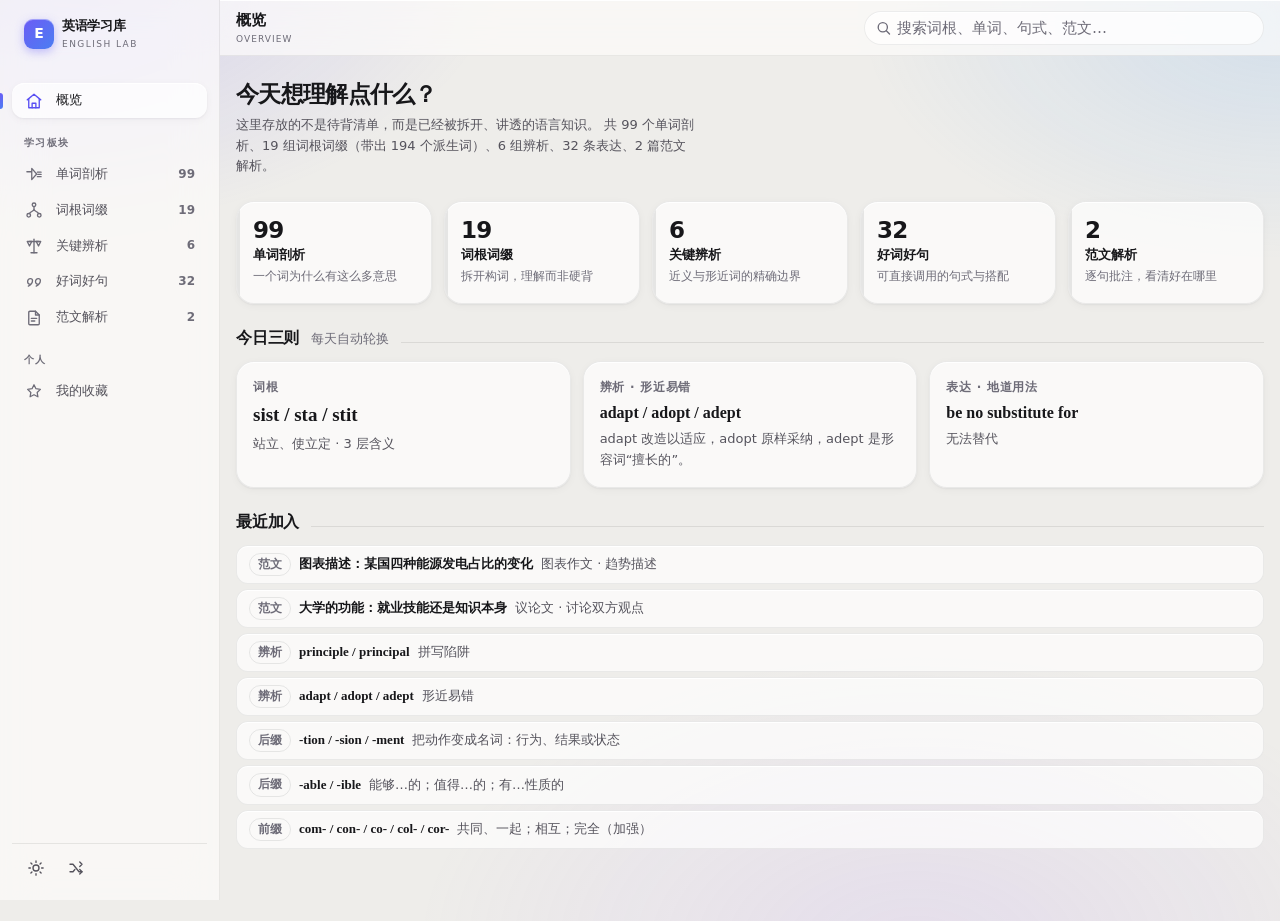
==== index.html @ 4ee68f3d "English Lab：零构建的个人英语学习库 五个板块，数据与界面完全分离，追加内容只需编辑 data/*.js：  - 单词剖析 99 条 / 268 义项：核心图景 → 多维义项 → 构词与边界" ====
<!DOCTYPE html>
<html lang="zh-CN" data-theme="auto">
<head>
<meta charset="UTF-8">
<meta name="viewport" content="width=device-width, initial-scale=1, viewport-fit=cover">
<meta name="description" content="个人英语学习库：词根词缀、关键辨析、好词好句、范文解析">
<meta name="theme-color" content="#f6f5f2" media="(prefers-color-scheme: light)">
<meta name="theme-color" content="#131316" media="(prefers-color-scheme: dark)">
<meta name="apple-mobile-web-app-capable" content="yes">
<title>English Lab · 我的英语学习库</title>
<link rel="stylesheet" href="assets/css/styles.css">
</head>
<body data-section="home">

<!-- 图标 sprite -->
<svg style="display:none" aria-hidden="true">
  <symbol id="i-home" viewBox="0 0 24 24" fill="none" stroke="currentColor" stroke-width="1.8" stroke-linecap="round" stroke-linejoin="round"><path d="M3 10.5 12 3l9 7.5"/><path d="M5 9.5V21h14V9.5"/><path d="M9.5 21v-6h5v6"/></symbol>
  <symbol id="i-roots" viewBox="0 0 24 24" fill="none" stroke="currentColor" stroke-width="1.8" stroke-linecap="round" stroke-linejoin="round"><circle cx="12" cy="5" r="2.4"/><circle cx="5" cy="19" r="2.4"/><circle cx="19" cy="19" r="2.4"/><path d="M12 7.4v3.2M12 10.6c0 3-3.5 3-5.6 5.2M12 10.6c0 3 3.5 3 5.6 5.2"/></symbol>
  <symbol id="i-contrast" viewBox="0 0 24 24" fill="none" stroke="currentColor" stroke-width="1.8" stroke-linecap="round" stroke-linejoin="round"><path d="M12 3v18"/><path d="M6 6H3l3 6 3-6H6z"/><path d="M18 6h-3l3 6 3-6h-3z"/><path d="M6 6h12"/><path d="M8 21h8"/></symbol>
  <symbol id="i-phrase" viewBox="0 0 24 24" fill="none" stroke="currentColor" stroke-width="1.8" stroke-linecap="round" stroke-linejoin="round"><path d="M7 15c-2.2 0-3.5-1.5-3.5-3.6S5 7.5 7.2 7.5c1.6 0 2.8 1 2.8 2.6 0 3.4-2.4 6-5.5 7.4"/><path d="M17.5 15c-2.2 0-3.5-1.5-3.5-3.6s1.5-3.9 3.7-3.9c1.6 0 2.8 1 2.8 2.6 0 3.4-2.4 6-5.5 7.4"/></symbol>
  <symbol id="i-essay" viewBox="0 0 24 24" fill="none" stroke="currentColor" stroke-width="1.8" stroke-linecap="round" stroke-linejoin="round"><path d="M14 3H6.5A1.5 1.5 0 0 0 5 4.5v15A1.5 1.5 0 0 0 6.5 21h11a1.5 1.5 0 0 0 1.5-1.5V8z"/><path d="M14 3v5h5"/><path d="M8.5 12.5h7M8.5 16h4.5"/></symbol>
  <symbol id="i-star" viewBox="0 0 24 24" fill="none" stroke="currentColor" stroke-width="1.7" stroke-linecap="round" stroke-linejoin="round"><path d="m12 3.6 2.6 5.3 5.9.9-4.3 4.1 1 5.8-5.2-2.7-5.2 2.7 1-5.8L3.5 9.8l5.9-.9z"/></symbol>
  <symbol id="i-search" viewBox="0 0 24 24" fill="none" stroke="currentColor" stroke-width="1.9" stroke-linecap="round"><circle cx="11" cy="11" r="6.5"/><path d="m16 16 4.5 4.5"/></symbol>
  <symbol id="i-x" viewBox="0 0 24 24" fill="none" stroke="currentColor" stroke-width="2" stroke-linecap="round"><path d="M6 6l12 12M18 6 6 18"/></symbol>
  <symbol id="i-back" viewBox="0 0 24 24" fill="none" stroke="currentColor" stroke-width="2" stroke-linecap="round" stroke-linejoin="round"><path d="M14.5 5 8 12l6.5 7"/></symbol>
  <symbol id="i-sun" viewBox="0 0 24 24" fill="none" stroke="currentColor" stroke-width="1.8" stroke-linecap="round"><circle cx="12" cy="12" r="4"/><path d="M12 2.5v2M12 19.5v2M2.5 12h2M19.5 12h2M5.2 5.2l1.4 1.4M17.4 17.4l1.4 1.4M18.8 5.2l-1.4 1.4M6.6 17.4l-1.4 1.4"/></symbol>
  <symbol id="i-moon" viewBox="0 0 24 24" fill="none" stroke="currentColor" stroke-width="1.8" stroke-linecap="round" stroke-linejoin="round"><path d="M20 14.5A8.5 8.5 0 0 1 9.5 4a8.5 8.5 0 1 0 10.5 10.5z"/></symbol>
  <symbol id="i-copy" viewBox="0 0 24 24" fill="none" stroke="currentColor" stroke-width="1.7" stroke-linecap="round" stroke-linejoin="round"><rect x="9" y="9" width="11" height="11" rx="2"/><path d="M5.5 15H5a1 1 0 0 1-1-1V5a1 1 0 0 1 1-1h9a1 1 0 0 1 1 1v.5"/></symbol>
  <symbol id="i-shuffle" viewBox="0 0 24 24" fill="none" stroke="currentColor" stroke-width="1.8" stroke-linecap="round" stroke-linejoin="round"><path d="M17 4l3 3-3 3"/><path d="M17 14l3 3-3 3"/><path d="M4 7h4l8 10h4"/><path d="M4 17h4l2.5-3"/></symbol>
  <symbol id="i-chev" viewBox="0 0 24 24" fill="none" stroke="currentColor" stroke-width="2.2" stroke-linecap="round" stroke-linejoin="round"><path d="M9 5.5 15.5 12 9 18.5"/></symbol>
  <symbol id="i-collapse" viewBox="0 0 24 24" fill="none" stroke="currentColor" stroke-width="1.8" stroke-linecap="round" stroke-linejoin="round"><path d="M4 6h16M4 18h16"/><path d="M12 9.5 9 12.5h6L12 9.5z" fill="currentColor" stroke="none"/><path d="M12 14.5 9 11.5h6l-3 3z" fill="currentColor" stroke="none"/></symbol>
  <symbol id="i-expand" viewBox="0 0 24 24" fill="none" stroke="currentColor" stroke-width="1.8" stroke-linecap="round" stroke-linejoin="round"><path d="M4 5h16M4 19h16"/><path d="M12 8.5 9 11.5h6L12 8.5z" fill="currentColor" stroke="none"/><path d="M12 15.5 9 12.5h6l-3 3z" fill="currentColor" stroke="none"/></symbol>
  <symbol id="i-sort" viewBox="0 0 24 24" fill="none" stroke="currentColor" stroke-width="1.8" stroke-linecap="round" stroke-linejoin="round"><path d="M4 7h13M4 12h9M4 17h5"/><path d="M18 10.5V19m0 0 2.5-2.5M18 19l-2.5-2.5"/></symbol>
  <!-- 单词剖析：一束光经棱镜散成多条谱线＝一个词长出多个义项 -->
  <symbol id="i-word" viewBox="0 0 24 24" fill="none" stroke="currentColor" stroke-width="1.7" stroke-linecap="round" stroke-linejoin="round"><path d="M2.5 9h6.2"/><path d="M9 4.5 15.5 12 9 19.5z"/><path d="M16.5 9.5h5M17 12.5h4.5M16.5 15.5h5"/></symbol>
  <symbol id="i-link" viewBox="0 0 24 24" fill="none" stroke="currentColor" stroke-width="1.8" stroke-linecap="round" stroke-linejoin="round"><path d="M10 13.5a3.5 3.5 0 0 0 5 0l3-3a3.5 3.5 0 0 0-5-5l-1.5 1.5"/><path d="M14 10.5a3.5 3.5 0 0 0-5 0l-3 3a3.5 3.5 0 0 0 5 5l1.5-1.5"/></symbol>
</svg>

<div class="app">

  <!-- 侧栏 / 导轨 -->
  <nav class="rail" aria-label="主导航">
    <div class="brand">
      <div class="brand__mark">E</div>
      <div class="brand__txt">英语学习库<small>English Lab</small></div>
    </div>
    <ul class="navlist" id="nav"></ul>
    <div class="rail__foot">
      <button class="btn btn--icon btn--ghost" id="themeBtn" title="切换主题" aria-label="切换主题">
        <svg width="18" height="18"><use href="#i-sun"/></svg>
      </button>
      <button class="btn btn--icon btn--ghost" id="shuffleBtn" title="随机复习一条" aria-label="随机复习">
        <svg width="18" height="18"><use href="#i-shuffle"/></svg>
      </button>
    </div>
  </nav>

  <!-- 主区 -->
  <div class="main">
    <header class="topbar">
      <div class="topbar__title" id="pageTitle">概览<small>OVERVIEW</small></div>
      <div class="topbar__spacer"></div>
      <div class="search" id="searchBox">
        <span class="search__icon"><svg width="17" height="17"><use href="#i-search"/></svg></span>
        <input id="searchInput" type="search" placeholder="搜索词根、单词、句式、范文…" autocomplete="off" aria-label="全站搜索">
        <button class="search__clear" id="searchClear" aria-label="清除"><svg width="14" height="14"><use href="#i-x"/></svg></button>
      </div>
    </header>

    <main class="content" id="view" tabindex="-1"></main>
  </div>
</div>

<!-- 手机底部导航 -->
<nav class="tabbar" id="tabbar" aria-label="底部导航"></nav>

<script src="data/words.js"></script>
<script src="data/roots.js"></script>
<script src="data/contrasts.js"></script>
<script src="data/phrases.js"></script>
<script src="data/essays.js"></script>
<script src="assets/js/app.js"></script>
</body>
</html>
---- assets/css/styles.css ----
/* ============================================================
   English Lab — 设计系统（玻璃质感版）
   材质分三层：
     ① 环境层  body 上一层固定的柔和光晕，玻璃能透出颜色靠它
     ② 悬浮层  顶栏 / 侧栏 / 标签栏 / 浮层面板 —— 半透明 + backdrop blur
     ③ 内容层  卡片 —— 半透明填充 + 顶部高光描边，不加 blur（几十张卡同时 blur 太贵）
   配色：一个主题色（靛紫）+ 一个功能色（琥珀＝提醒/标记），其余中性灰阶。

   1. 令牌  2. 基础  3. 布局  4. 导航  5. 组件
   6. 板块  7. 响应式  8. 动效
   ============================================================ */

/* ---------- 1. 令牌 ---------- */
:root {
  /* 中性灰阶 */
  --bg:            #eeedea;
  --ink:           #17171a;
  --ink-2:         #55535c;
  --ink-3:         #6e6c78;

  /* 玻璃材质 */
  --glass:         rgba(255, 255, 255, .68);   /* 内容层卡片 */
  --glass-2:       rgba(255, 255, 255, .52);   /* 次级面 */
  --glass-chrome:  rgba(252, 251, 250, .72);   /* 悬浮层 */
  --glass-pop:     rgba(255, 255, 255, .86);   /* 浮层面板，需更实 */
  --glass-hi:      rgba(255, 255, 255, .9);    /* 顶部高光 */
  --glass-edge:    rgba(23, 23, 26, .07);      /* 外描边 */
  --line:          rgba(23, 23, 26, .09);
  --line-strong:   rgba(23, 23, 26, .18);
  --blur:          22px;

  /* 主题色 */
  --accent:        #5a4ff3;
  --accent-soft:   rgba(90, 79, 243, .12);
  --accent-line:   rgba(90, 79, 243, .3);
  --accent-ink:    #3f34c9;
  --accent-grad:   linear-gradient(135deg, #6c5cf5 0%, #4b7ef2 100%);

  /* 功能色 */
  --warn:          #b0700c;
  --warn-soft:     rgba(202, 138, 30, .16);

  /* 环境光晕 */
  --amb-a:         rgba(96, 84, 245, .20);
  --amb-b:         rgba(72, 150, 240, .16);
  --amb-c:         rgba(168, 120, 245, .13);

  --font-cn: "PingFang SC", "Microsoft YaHei", "Hiragino Sans GB", system-ui, sans-serif;
  --font-en: "Charter", "Iowan Old Style", "Georgia", "Songti SC", serif;
  --font-ui: system-ui, -apple-system, "Segoe UI", var(--font-cn), sans-serif;
  --fs-xs: .75rem;  --fs-sm: .8125rem; --fs-base: .9375rem;
  --fs-md: 1rem; --fs-lg: 1.1875rem; --fs-xl: 1.4375rem; --fs-2xl: 1.75rem;

  --s1: 4px; --s2: 8px; --s3: 12px; --s4: 16px; --s5: 24px; --s6: 32px; --s7: 48px;
  --r-sm: 8px; --r-md: 12px; --r-lg: 18px; --r-xl: 24px; --r-full: 999px;

  /* 阴影带一点主题色，避免灰扑扑 */
  --sh-1: 0 1px 2px rgba(23,23,40,.05), 0 2px 8px rgba(23,23,40,.04);
  --sh-2: 0 2px 6px rgba(23,23,40,.06), 0 12px 32px rgba(40,36,90,.10);
  --sh-3: 0 8px 24px rgba(23,23,40,.10), 0 24px 64px rgba(40,36,90,.18);
  --hi: inset 0 1px 0 var(--glass-hi);

  --rail: 220px;
  --topbar: 56px;
  --tabbar: 62px;
  --safe-b: env(safe-area-inset-bottom, 0px);
}

@media (prefers-color-scheme: dark) {
  :root:not([data-theme="light"]) {
    --bg: #0c0c10;
    --ink: #ecebf0; --ink-2: #a9a7b4; --ink-3: #8a8894;
    --glass: rgba(46, 46, 56, .58);
    --glass-2: rgba(46, 46, 56, .40);
    --glass-chrome: rgba(24, 24, 30, .70);
    --glass-pop: rgba(38, 38, 47, .88);
    --glass-hi: rgba(255, 255, 255, .10);
    --glass-edge: rgba(255, 255, 255, .09);
    --line: rgba(255, 255, 255, .10);
    --line-strong: rgba(255, 255, 255, .22);
    --accent: #948cff; --accent-soft: rgba(148, 140, 255, .18);
    --accent-line: rgba(148, 140, 255, .36); --accent-ink: #bab4ff;
    --accent-grad: linear-gradient(135deg, #8d7dff 0%, #5b9dff 100%);
    --warn: #e0a655; --warn-soft: rgba(224, 166, 85, .18);
    --amb-a: rgba(108, 92, 245, .26);
    --amb-b: rgba(56, 130, 240, .20);
    --amb-c: rgba(180, 120, 250, .16);
    --sh-1: 0 1px 2px rgba(0,0,0,.5);
    --sh-2: 0 2px 8px rgba(0,0,0,.5), 0 12px 32px rgba(0,0,0,.4);
    --sh-3: 0 12px 40px rgba(0,0,0,.6), 0 24px 70px rgba(0,0,0,.5);
  }
}
:root[data-theme="dark"] {
  --bg: #0c0c10;
  --ink: #ecebf0; --ink-2: #a9a7b4; --ink-3: #8a8894;
  --glass: rgba(46, 46, 56, .58);
  --glass-2: rgba(46, 46, 56, .40);
  --glass-chrome: rgba(24, 24, 30, .70);
  --glass-pop: rgba(38, 38, 47, .88);
  --glass-hi: rgba(255, 255, 255, .10);
  --glass-edge: rgba(255, 255, 255, .09);
  --line: rgba(255, 255, 255, .10);
  --line-strong: rgba(255, 255, 255, .22);
  --accent: #948cff; --accent-soft: rgba(148, 140, 255, .18);
  --accent-line: rgba(148, 140, 255, .36); --accent-ink: #bab4ff;
  --accent-grad: linear-gradient(135deg, #8d7dff 0%, #5b9dff 100%);
  --warn: #e0a655; --warn-soft: rgba(224, 166, 85, .18);
  --amb-a: rgba(108, 92, 245, .26);
  --amb-b: rgba(56, 130, 240, .20);
  --amb-c: rgba(180, 120, 250, .16);
  --sh-1: 0 1px 2px rgba(0,0,0,.5);
  --sh-2: 0 2px 8px rgba(0,0,0,.5), 0 12px 32px rgba(0,0,0,.4);
  --sh-3: 0 12px 40px rgba(0,0,0,.6), 0 24px 70px rgba(0,0,0,.5);
}

/* ---------- 2. 基础 ---------- */
*, *::before, *::after { box-sizing: border-box; }
html { -webkit-text-size-adjust: 100%; }
body {
  margin: 0; background: var(--bg); color: var(--ink);
  font-family: var(--font-ui); font-size: var(--fs-base); line-height: 1.6;
  -webkit-font-smoothing: antialiased; overscroll-behavior-y: none;
}
/* ① 环境层：固定的柔和光晕，玻璃透出的颜色全来自这里 */
body::before {
  content: ""; position: fixed; inset: -10%; z-index: -1; pointer-events: none;
  background:
    radial-gradient(46% 38% at 10% 4%,  var(--amb-a), transparent 68%),
    radial-gradient(42% 34% at 92% 10%, var(--amb-b), transparent 66%),
    radial-gradient(48% 40% at 68% 96%, var(--amb-c), transparent 68%);
}

h1,h2,h3,h4 { margin: 0; font-weight: 650; line-height: 1.3; letter-spacing: -.014em; }
p { margin: 0; }
ul { margin: 0; padding: 0; list-style: none; }
button { font: inherit; color: inherit; background: none; border: 0; cursor: pointer; }
a { color: inherit; text-decoration: none; }
input { font: inherit; color: inherit; }
:focus-visible { outline: 2px solid var(--accent); outline-offset: 2px; border-radius: 5px; }
::selection { background: var(--accent-soft); color: var(--accent-ink); }

.en { font-family: var(--font-en); }
.sr { position: absolute; width: 1px; height: 1px; overflow: hidden; clip: rect(0 0 0 0); }

* { scrollbar-width: thin; scrollbar-color: var(--line-strong) transparent; }
*::-webkit-scrollbar { width: 9px; height: 9px; }
*::-webkit-scrollbar-thumb { background: var(--line-strong); border-radius: 99px; border: 3px solid transparent; background-clip: content-box; }
*::-webkit-scrollbar-track { background: transparent; }

/* 玻璃工具类 */
.glass { background: var(--glass); border: 1px solid var(--glass-edge); box-shadow: var(--sh-1), var(--hi); }

/* ---------- 3. 布局 ---------- */
.app { display: grid; grid-template-columns: var(--rail) 1fr; min-height: 100dvh; }
.main { min-width: 0; display: flex; flex-direction: column; }

/* ② 悬浮层 */
.topbar {
  position: sticky; top: 0; z-index: 40; height: var(--topbar);
  display: flex; align-items: center; gap: var(--s3); padding: 0 var(--s4);
  background: var(--glass-chrome);
  backdrop-filter: blur(var(--blur)) saturate(180%);
  -webkit-backdrop-filter: blur(var(--blur)) saturate(180%);
  border-bottom: 1px solid var(--glass-edge);
  box-shadow: var(--hi);
}
.topbar__title { font-size: var(--fs-base); font-weight: 650; white-space: nowrap; }
.topbar__title small { display: block; font-size: 9px; font-weight: 500; color: var(--ink-3); letter-spacing: .12em; }
.topbar__spacer { flex: 1; }

.content { flex: 1; padding: var(--s5) var(--s4) var(--s7); }
.wrap { max-width: 1180px; margin: 0 auto; }
.wrap--read { max-width: 780px; margin: 0 auto; }

/* ---------- 4. 导航 ---------- */
.rail {
  position: sticky; top: 0; height: 100dvh; z-index: 50;
  display: flex; flex-direction: column; gap: var(--s2);
  padding: var(--s4) var(--s3);
  background: var(--glass-chrome);
  backdrop-filter: blur(var(--blur)) saturate(180%);
  -webkit-backdrop-filter: blur(var(--blur)) saturate(180%);
  border-right: 1px solid var(--glass-edge);
}
.brand { display: flex; align-items: center; gap: var(--s2); padding: 0 var(--s3) var(--s5); }
.brand__mark {
  width: 30px; height: 30px; flex: none; border-radius: 9px;
  display: grid; place-items: center; font-weight: 700; font-size: 14px;
  color: #fff; background: var(--accent-grad);
  box-shadow: 0 3px 10px rgba(90,79,243,.35), inset 0 1px 0 rgba(255,255,255,.4);
}
.brand__txt { font-weight: 700; letter-spacing: -.02em; font-size: var(--fs-sm); }
.brand__txt small { display: block; font-size: 9px; font-weight: 500; letter-spacing: .16em; color: var(--ink-3); text-transform: uppercase; }

.navlist { display: flex; flex-direction: column; gap: 1px; }
.navitem {
  display: flex; align-items: center; gap: var(--s3); position: relative;
  padding: 7px var(--s3); border-radius: var(--r-md);
  color: var(--ink-2); font-weight: 550; font-size: var(--fs-sm);
  transition: background .16s, color .16s;
}
.navitem:hover { background: var(--glass-2); color: var(--ink); }
.navitem__ico { display: grid; place-items: center; width: 20px; height: 20px; flex: none; color: var(--ink-3); transition: color .16s; }
.navitem__label { flex: 1; }
.navitem__count { font-size: var(--fs-xs); color: var(--ink-3); font-variant-numeric: tabular-nums; }
.navitem.is-active { background: var(--glass); color: var(--ink); box-shadow: var(--sh-1), var(--hi); }
.navitem.is-active .navitem__ico { color: var(--accent); }
.navitem.is-active::before {
  content: ""; position: absolute; left: -12px; top: 50%; transform: translateY(-50%);
  width: 3px; height: 16px; border-radius: 0 3px 3px 0; background: var(--accent-grad);
}
.nav-group { margin-top: var(--s4); padding: 0 var(--s3) 5px; font-size: 10px; letter-spacing: .14em; text-transform: uppercase; color: var(--ink-3); font-weight: 650; }
.rail__foot { margin-top: auto; display: flex; align-items: center; gap: var(--s2); padding: var(--s2) var(--s2) 0; border-top: 1px solid var(--line); }

.tabbar { display: none; }

/* ---------- 5. 组件 ---------- */
/* ③ 内容层：半透明 + 顶部高光，不加 blur */
.card { background: var(--glass); border: 1px solid var(--glass-edge); border-radius: var(--r-lg); box-shadow: var(--sh-1), var(--hi); }
.card--pad { padding: var(--s4); }

.btn {
  display: inline-flex; align-items: center; justify-content: center; gap: 6px;
  height: 32px; padding: 0 12px; border-radius: var(--r-full);
  background: var(--glass); border: 1px solid var(--glass-edge); color: var(--ink-2);
  font-size: var(--fs-sm); font-weight: 550; box-shadow: var(--hi);
  transition: background .15s, color .15s, border-color .15s, transform .08s;
}
.btn:hover { border-color: var(--line-strong); color: var(--ink); }
.btn:active { transform: scale(.96); }
.btn--icon { width: 32px; padding: 0; }
.btn--ghost { background: transparent; border-color: transparent; box-shadow: none; }
.btn--ghost:hover { background: var(--glass-2); }

.chips { display: flex; flex-wrap: wrap; gap: 6px; }
.chip {
  padding: 5px 11px; border-radius: var(--r-full); font-size: var(--fs-sm); font-weight: 550;
  background: var(--glass); border: 1px solid var(--glass-edge); color: var(--ink-2);
  box-shadow: var(--hi); transition: all .15s; white-space: nowrap;
}
.chip:hover { border-color: var(--line-strong); color: var(--ink); }
/* 链接型 chip（相关词根等）内容可能很长，允许折行，避免撑破窄屏 */
a.chip { white-space: normal; max-width: 100%; }
.chip.is-on {
  background: var(--accent-grad); border-color: transparent; color: #fff;
  box-shadow: 0 2px 8px rgba(90,79,243,.32), inset 0 1px 0 rgba(255,255,255,.3);
}

.search { position: relative; flex: 1; max-width: 400px; }
.search input {
  width: 100%; height: 34px; padding: 0 32px;
  background: var(--glass); border: 1px solid var(--glass-edge); border-radius: var(--r-full);
  box-shadow: var(--hi);
  transition: border-color .15s, box-shadow .15s;
}
.search input:focus { outline: none; border-color: var(--accent-line); box-shadow: 0 0 0 3px var(--accent-soft); }
.search input::placeholder { color: var(--ink-3); }
.search__icon { position: absolute; left: 11px; top: 50%; transform: translateY(-50%); color: var(--ink-3); pointer-events: none; display: flex; }
.search__clear { position: absolute; right: 4px; top: 50%; transform: translateY(-50%); width: 26px; height: 26px; border-radius: 50%; display: none; place-items: center; color: var(--ink-3); }
.search.has-value .search__clear { display: grid; }
.search__clear:hover { background: var(--glass-2); color: var(--ink); }

.sechead { display: flex; align-items: baseline; gap: var(--s3); margin-bottom: var(--s3); }
.sechead h2 { font-size: var(--fs-md); }
.sechead__meta { font-size: var(--fs-sm); color: var(--ink-3); }
.sechead__rule { flex: 1; height: 1px; background: var(--line); }

.tag { display: inline-block; padding: 1px 8px; border-radius: var(--r-full); font-size: var(--fs-xs); font-weight: 600; background: var(--glass-2); color: var(--ink-2); }
.tag--accent { background: var(--accent-soft); color: var(--accent-ink); }
.tag--warn { background: var(--warn-soft); color: var(--warn); }
.tag--line { background: transparent; border: 1px solid var(--line); color: var(--ink-3); }

/* 构词成分：同一主题色的三档强弱 */
.morph { display: inline-flex; flex-wrap: wrap; align-items: stretch; gap: 3px; }
.morph__part { display: inline-flex; flex-direction: column; align-items: center; padding: 2px 8px 3px; border-radius: var(--r-sm); line-height: 1.2; }
.morph__part b { font-family: var(--font-en); font-size: var(--fs-sm); font-weight: 650; }
.morph__part i { font-style: normal; font-size: 10px; opacity: .8; }
.morph__part[data-k="root"]   { background: var(--accent-soft); color: var(--accent-ink); }
.morph__part[data-k="prefix"] { background: transparent; border: 1px solid var(--accent-line); color: var(--accent-ink); }
.morph__part[data-k="suffix"] { background: var(--glass-2); color: var(--ink-2); }
.morph__plus { align-self: center; color: var(--ink-3); font-size: 11px; }

.legend { display: flex; flex-wrap: wrap; gap: var(--s3); font-size: var(--fs-xs); color: var(--ink-3); }
.legend span { display: inline-flex; align-items: center; gap: 5px; }
.legend i { width: 20px; height: 11px; border-radius: 3px; display: inline-block; }
.legend i[data-k="root"]   { background: var(--accent-soft); }
.legend i[data-k="prefix"] { border: 1px solid var(--accent-line); }
.legend i[data-k="suffix"] { background: var(--glass-2); }

.star { width: 28px; height: 28px; border-radius: 50%; display: grid; place-items: center; color: var(--ink-3); flex: none; transition: color .15s, background .15s, transform .1s; }
.star:hover { background: var(--glass-2); color: var(--warn); }
.star:active { transform: scale(.86); }
.star.is-on { color: var(--warn); }
.star.is-on svg { fill: currentColor; }

.empty { text-align: center; padding: var(--s7) var(--s4); color: var(--ink-3); }
.empty__icon { font-size: 26px; opacity: .45; margin-bottom: var(--s2); }

.backbar {
  display: inline-flex; align-items: center; gap: 3px;
  padding: 5px 11px 5px 7px; border-radius: var(--r-full);
  background: var(--glass); border: 1px solid var(--glass-edge); box-shadow: var(--hi);
  color: var(--ink-2); font-weight: 550; font-size: var(--fs-sm);
  transition: border-color .15s, color .15s;
}
.backbar:hover { border-color: var(--line-strong); color: var(--ink); }

/* 访问栈：顺着链接跳进去后，一层层原路退回 */
.trail { display: flex; align-items: center; gap: 2px; flex-wrap: wrap; min-width: 0; }
.trail__item {
  max-width: 14ch; overflow: hidden; text-overflow: ellipsis; white-space: nowrap;
  padding: 3px 9px; border-radius: var(--r-full);
  font-family: var(--font-en); font-size: var(--fs-sm); font-weight: 600;
  color: var(--ink-3); transition: background .15s, color .15s;
}
.trail__item:hover { background: var(--accent-soft); color: var(--accent-ink); }
.trail__sep { display: flex; color: var(--ink-3); opacity: .5; }
.trail__sep:last-child { display: none; }

/* — 视图控件 — */
.ctrlbar { display: flex; align-items: center; gap: var(--s2); flex-wrap: wrap; margin-bottom: var(--s4); }
.ctrlbar__end { margin-left: auto; display: flex; align-items: center; gap: var(--s2); }

.ctrl { position: relative; }
.ctrl__btn {
  display: inline-flex; align-items: center; gap: 6px; height: 32px; padding: 0 11px;
  border-radius: var(--r-full); background: var(--glass); border: 1px solid var(--glass-edge);
  box-shadow: var(--hi); color: var(--ink-2); font-size: var(--fs-sm); font-weight: 550;
  cursor: pointer; list-style: none; white-space: nowrap;
  transition: border-color .15s, background .15s, color .15s;
}
.ctrl__btn::-webkit-details-marker { display: none; }
.ctrl__btn:hover { border-color: var(--line-strong); color: var(--ink); }
.ctrl[open] .ctrl__btn { background: var(--accent-soft); border-color: var(--accent-line); color: var(--accent-ink); }
.ctrl__state { font-weight: 600; }
.ctrl__sep { color: var(--ink-3); opacity: .6; }
.ctrl__chev { display: flex; color: var(--ink-3); transition: transform .2s cubic-bezier(.2,.7,.3,1); }
.ctrl[open] .ctrl__chev { transform: rotate(90deg); color: inherit; }
.ctrl__panel {
  position: absolute; z-index: 70; top: calc(100% + 7px); left: 0;
  min-width: 264px; max-width: min(92vw, 400px); padding: var(--s4);
  background: var(--glass-pop);
  backdrop-filter: blur(28px) saturate(180%); -webkit-backdrop-filter: blur(28px) saturate(180%);
  border: 1px solid var(--glass-edge); border-radius: var(--r-xl);
  box-shadow: var(--sh-3), var(--hi);
  animation: popIn .18s cubic-bezier(.2,.8,.3,1);
}
.ctrl__group + .ctrl__group { margin-top: var(--s3); padding-top: var(--s3); border-top: 1px solid var(--line); }
.ctrl__label { font-size: 10px; font-weight: 700; letter-spacing: .1em; color: var(--ink-3); margin-bottom: 6px; }

/* — 折叠区 — */
.fold { margin-bottom: var(--s5); }
.fold:last-child { margin-bottom: 0; }
.fold:not([open]) { margin-bottom: var(--s2); }
.fold__sum {
  display: flex; align-items: center; gap: var(--s2);
  padding: 5px 0; margin-bottom: var(--s3);
  cursor: pointer; list-style: none; user-select: none;
  transition: color .15s;
}
.fold__sum::-webkit-details-marker { display: none; }
.fold__sum:hover, .fold__sum:hover .fold__chev { color: var(--accent); }
.fold:not([open]) .fold__sum { margin-bottom: 0; }
.fold__chev { display: grid; place-items: center; width: 15px; height: 15px; flex: none; color: var(--ink-3); transition: transform .2s cubic-bezier(.2,.7,.3,1), color .15s; }
.fold[open] > .fold__sum .fold__chev { transform: rotate(90deg); }
.fold__title { font-size: var(--fs-md); font-weight: 650; letter-spacing: -.012em; }
.fold__meta { font-size: var(--fs-sm); color: var(--ink-3); font-variant-numeric: tabular-nums; }
.fold__rule { flex: 1; height: 1px; background: var(--line); }
.fold__body { animation: foldIn .2s cubic-bezier(.2,.7,.3,1); }

/* 义项节：标题前带序号，让「第几层含义」一眼可数 */
.fold__n {
  display: grid; place-items: center; width: 20px; height: 20px; flex: none;
  border-radius: 50%; background: var(--accent-grad); color: #fff;
  font-size: 11px; font-weight: 700; font-variant-numeric: tabular-nums;
  box-shadow: inset 0 1px 0 rgba(255,255,255,.3);
}
.fold--sense:not([open]) .fold__n { background: var(--glass-2); color: var(--ink-3); box-shadow: none; }
.fold--sense { padding-left: var(--s3); border-left: 2px solid var(--line); }
.fold--sense[open] { border-left-color: var(--accent-line); }

/* 义项总览：进详情页先看到这个词缀一共分几层 */
.sensenav {
  display: flex; align-items: center; gap: 6px; flex-wrap: wrap;
  padding: var(--s3) var(--s4); margin-bottom: var(--s4);
  background: var(--glass); border: 1px solid var(--glass-edge);
  border-radius: var(--r-lg); box-shadow: var(--hi);
}
.sensenav__label { font-size: var(--fs-xs); font-weight: 700; letter-spacing: .06em; color: var(--ink-3); margin-right: 2px; }
.sensenav__item { display: inline-flex; align-items: center; gap: 5px; font-size: var(--fs-sm); color: var(--ink-2); }
.sensenav__item b {
  display: grid; place-items: center; width: 16px; height: 16px;
  border-radius: 50%; background: var(--accent-soft); color: var(--accent-ink);
  font-size: 10px; font-weight: 700;
}
.sensenav__item + .sensenav__item { margin-left: var(--s2); }

.sensegloss { font-family: var(--font-en); font-size: var(--fs-sm); color: var(--ink-3); font-style: italic; margin-bottom: 5px; }
.sensenote { font-size: var(--fs-sm); color: var(--ink-2); line-height: 1.6; margin-bottom: var(--s3); }

.fold--group .fold__title { font-size: var(--fs-base); }
.fold--group .fold__key {
  display: inline-grid; place-items: center; min-width: 24px; height: 22px; padding: 0 7px;
  border-radius: var(--r-sm); background: var(--glass-2); color: var(--ink-2);
  font-family: var(--font-en); font-size: var(--fs-sm); font-weight: 700;
  font-variant-numeric: tabular-nums;
}
.fold--group[open] .fold__key { background: var(--accent-soft); color: var(--accent-ink); }

/* ---------- 6. 板块 ---------- */

/* — 卡片墙 — */
.cardgrid { display: grid; gap: var(--s3); }
.cardgrid--root { grid-template-columns: repeat(auto-fill, minmax(196px, 1fr)); }
.cardgrid--cmp  { grid-template-columns: repeat(auto-fill, minmax(268px, 1fr)); }

.cardgrid--root.cards-min { grid-template-columns: repeat(auto-fill, minmax(140px, 1fr)); gap: var(--s2); }
.cardgrid--root.cards-std { grid-template-columns: repeat(auto-fill, minmax(168px, 1fr)); }
.cardgrid--cmp.cards-min  { grid-template-columns: repeat(auto-fill, minmax(196px, 1fr)); gap: var(--s2); }
.cardgrid--cmp.cards-std  { grid-template-columns: repeat(auto-fill, minmax(230px, 1fr)); }
.pgrid.cards-min { grid-template-columns: repeat(auto-fill, minmax(240px, 1fr)); }

.entry {
  position: relative; display: flex; flex-direction: column; gap: 3px;
  padding: var(--s4) var(--s4) var(--s3); min-height: 100%;
  background: var(--glass); border: 1px solid var(--glass-edge); border-radius: var(--r-lg);
  box-shadow: var(--sh-1), var(--hi);
  transition: transform .18s cubic-bezier(.2,.8,.3,1), box-shadow .18s, border-color .18s, background .18s;
}
.entry:hover {
  transform: translateY(-2px); background: var(--glass-pop);
  box-shadow: var(--sh-2), var(--hi); border-color: var(--accent-line);
}
.entry__top { display: flex; align-items: center; gap: 6px; margin-bottom: 2px; }
.entry__form { font-family: var(--font-en); font-size: var(--fs-lg); font-weight: 700; letter-spacing: -.02em; line-height: 1.2; }
.entry__title { font-family: var(--font-en); font-size: var(--fs-base); font-weight: 650; line-height: 1.35; }
.entry--essay .entry__title { font-family: var(--font-ui); }
.entry__mean { font-weight: 600; color: var(--ink); font-size: var(--fs-sm); }
.entry__gloss { font-family: var(--font-en); font-size: var(--fs-xs); color: var(--ink-3); font-style: italic; }
.entry__desc { font-size: var(--fs-sm); color: var(--ink-2); line-height: 1.5; display: -webkit-box; -webkit-line-clamp: 3; -webkit-box-orient: vertical; overflow: hidden; }
.entry__desc--en { font-family: var(--font-en); }
.entry__foot { margin-top: auto; padding-top: var(--s2); display: flex; align-items: center; gap: 5px; flex-wrap: wrap; }
.entry__peek { font-family: var(--font-en); font-size: var(--fs-xs); color: var(--ink-3); overflow: hidden; text-overflow: ellipsis; white-space: nowrap; }
.entry__n { margin-left: auto; font-size: var(--fs-xs); color: var(--ink-3); font-variant-numeric: tabular-nums; white-space: nowrap; }
.entry__link { display: block; }
.entry__link::after { content: ""; position: absolute; inset: 0; border-radius: inherit; }
.entry__link:focus-visible { outline: none; }
.entry__link:focus-visible::after { outline: 2px solid var(--accent); outline-offset: 2px; border-radius: var(--r-lg); }
.entry .star { position: absolute; top: 7px; right: 7px; z-index: 2; }

/* 年份角标：真题卡片上一眼能看到年份 */
.entry__year {
  font-family: var(--font-en); font-size: var(--fs-xs); font-weight: 700;
  padding: 1px 8px; border-radius: var(--r-full);
  background: var(--accent-soft); color: var(--accent-ink);
  font-variant-numeric: tabular-nums;
}

/* 极简 */
.entry--min { padding: var(--s3) var(--s4); justify-content: center; }
.entry--min .entry__form { font-size: var(--fs-md); padding-right: 18px; }
.entry--min .entry__title { font-size: var(--fs-sm); padding-right: 18px; }
.entry--min .star { top: 2px; right: 2px; width: 24px; height: 24px; opacity: 0; transition: opacity .15s, color .15s, background .15s; }
.entry--min:hover .star, .entry--min .star.is-on, .entry--min .star:focus-visible { opacity: 1; }

/* 标准 */
.entry--std { padding: var(--s3) var(--s4); }
.entry--std .entry__form { font-size: var(--fs-md); padding-right: 18px; }
.entry--std .entry__title { font-size: var(--fs-sm); padding-right: 18px; }
.entry--std .star { top: 4px; right: 4px; width: 26px; height: 26px; }

/* — 单词剖析 — */
.wordimage { margin-top: var(--s3); font-size: var(--fs-sm); color: var(--ink-2); line-height: 1.6; }
.wordorigin { font-family: var(--font-en); font-size: var(--fs-sm); color: var(--ink-2); font-style: italic; }

.sense { padding: var(--s4) 0; border-bottom: 1px solid var(--line); }
.sense:first-child { padding-top: 0; }
.sense:last-child { border-bottom: 0; padding-bottom: 0; }
.sense__head { display: flex; align-items: center; gap: var(--s2); flex-wrap: wrap; }
.sense__n {
  display: grid; place-items: center; width: 20px; height: 20px; flex: none;
  border-radius: 50%; background: var(--accent-grad); color: #fff;
  font-size: 11px; font-weight: 700; font-variant-numeric: tabular-nums;
  box-shadow: inset 0 1px 0 rgba(255,255,255,.3);
}
.sense__dim { font-size: var(--fs-base); font-weight: 650; }
.sense__zh { margin-top: 5px; font-weight: 650; color: var(--accent-ink); font-size: var(--fs-sm); }
.sense__scene { margin-top: 5px; font-size: var(--fs-sm); color: var(--ink-2); line-height: 1.6; }
.sense__feature { margin-top: 4px; font-size: var(--fs-sm); color: var(--ink-3); line-height: 1.55; }
.sense__feature b { color: var(--ink-2); }
.sense__ex { margin-top: var(--s2); padding-left: var(--s3); border-left: 2px solid var(--accent-line); }
.sense__exen { font-family: var(--font-en); font-size: var(--fs-sm); }
.sense__exzh { font-size: var(--fs-xs); color: var(--ink-3); }

/* 双向链接 */
.xlinks { display: flex; flex-wrap: wrap; gap: 6px; }
.xlink {
  display: inline-flex; align-items: baseline; gap: 5px;
  padding: 5px 11px; border-radius: var(--r-full);
  background: var(--glass); border: 1px solid var(--glass-edge); box-shadow: var(--hi);
  font-size: var(--fs-sm); transition: border-color .15s, transform .12s;
}
.xlink:hover { border-color: var(--accent-line); transform: translateY(-1px); }
.xlink__ico { color: var(--accent); align-self: center; display: flex; }
.xlink__t { font-family: var(--font-en); font-weight: 650; }
.xlink__d { color: var(--ink-3); font-size: var(--fs-xs); max-width: 16ch; overflow: hidden; text-overflow: ellipsis; white-space: nowrap; }

.rel { padding: var(--s3) 0; border-bottom: 1px solid var(--line); }
.rel:first-child { padding-top: 0; }
.rel:last-child { border-bottom: 0; padding-bottom: 0; }
.rel__head { display: flex; align-items: baseline; gap: 6px; }
.rel__vs { display: inline-flex; align-items: center; gap: 3px; font-size: var(--fs-xs); font-weight: 700; color: var(--ink-3); letter-spacing: .04em; }
.rel__w { font-family: var(--font-en); font-size: var(--fs-md); font-weight: 700; }
.rel__w--link { color: var(--accent-ink); border-bottom: 1px solid var(--accent-line); }
.rel__w--link:hover { border-bottom-color: var(--accent); }
.rel__note { margin-top: 3px; font-size: var(--fs-sm); color: var(--ink-2); line-height: 1.6; }
.rel--back { opacity: .88; }

/* — 详情页 — */
.page__head { padding-bottom: var(--s4); margin-bottom: var(--s5); border-bottom: 1px solid var(--line); }
.page__eyebrow { font-size: var(--fs-xs); font-weight: 650; letter-spacing: .1em; color: var(--ink-3); text-transform: uppercase; }
.page__form { font-family: var(--font-en); font-size: var(--fs-2xl); font-weight: 700; letter-spacing: -.03em; margin-top: 4px; }
.page__title { font-family: var(--font-en); font-size: var(--fs-xl); font-weight: 700; letter-spacing: -.02em; margin-top: 4px; }
.page__mean { font-size: var(--fs-md); font-weight: 600; margin-top: 2px; }
.page__gloss { font-family: var(--font-en); font-size: var(--fs-sm); color: var(--ink-3); font-style: italic; }
.page__row { display: flex; align-items: flex-start; gap: var(--s3); }
.block { margin-bottom: var(--s5); }

.callout {
  padding: var(--s4); border-radius: var(--r-lg);
  background: var(--accent-soft); border: 1px solid var(--accent-line);
  color: var(--accent-ink); box-shadow: var(--hi);
}
.callout p { font-weight: 550; }

.wordrow { padding: var(--s3) 0; border-bottom: 1px solid var(--line); }
.wordrow:first-child { padding-top: 0; }
.wordrow:last-child { border-bottom: 0; padding-bottom: 0; }
.wordrow__top { display: flex; align-items: baseline; gap: var(--s2); flex-wrap: wrap; }
.wordrow__w { font-family: var(--font-en); font-size: var(--fs-md); font-weight: 650; }
.wordrow__def { color: var(--ink-2); font-size: var(--fs-sm); }
.wordrow__morph { margin-top: 6px; }
.wordrow__ex { margin-top: 6px; padding-left: var(--s3); border-left: 2px solid var(--line); font-family: var(--font-en); color: var(--ink-2); font-size: var(--fs-sm); }

.cmp { display: grid; gap: var(--s2); }
@media (min-width: 680px) { .cmp[data-n="2"], .cmp[data-n="4"] { grid-template-columns: 1fr 1fr; } }
@media (min-width: 840px) { .cmp[data-n="3"] { grid-template-columns: repeat(3, 1fr); } }
.cmpcell { padding: var(--s3) var(--s4); border-radius: var(--r-md); background: var(--glass); border: 1px solid var(--glass-edge); box-shadow: var(--hi); }
.cmpcell__w { font-family: var(--font-en); font-size: var(--fs-md); font-weight: 700; }
.cmpcell__pos { font-size: var(--fs-xs); color: var(--ink-3); font-style: italic; margin-left: 5px; }
.cmpcell__core { font-weight: 650; color: var(--accent-ink); margin-top: 1px; font-size: var(--fs-sm); }
.cmpcell__nuance { font-size: var(--fs-sm); color: var(--ink-2); margin-top: 6px; }
.cmpcell__ex { margin-top: var(--s2); padding-top: var(--s2); border-top: 1px solid var(--line); font-family: var(--font-en); font-size: var(--fs-sm); }
.cmpcell__exzh { font-size: var(--fs-xs); color: var(--ink-3); }

.pitfalls li { position: relative; padding-left: 25px; margin-bottom: var(--s2); font-size: var(--fs-sm); color: var(--ink-2); }
.pitfalls li:last-child { margin-bottom: 0; }
.pitfalls li::before { content: "!"; position: absolute; left: 0; top: 2px; width: 17px; height: 17px; border-radius: 50%; background: var(--warn-soft); color: var(--warn); font-size: 11px; font-weight: 800; display: grid; place-items: center; }
.pitfalls b { color: var(--ink); }

.drill { padding: var(--s3) var(--s4); border-radius: var(--r-md); border: 1px dashed var(--line-strong); margin-bottom: var(--s2); }
.drill:last-child { margin-bottom: 0; }
.drill__q { font-family: var(--font-en); }
.drill__a[hidden] { display: none; }
.drill__a { margin-top: 6px; font-size: var(--fs-sm); }
.drill__ans { font-weight: 700; color: var(--accent-ink); font-family: var(--font-en); }
.drill__why { color: var(--ink-3); }

/* — 首页 — */
.hero { padding: 0 0 var(--s5); }
.hero h1 { font-size: var(--fs-xl); letter-spacing: -.03em; }
.hero p { color: var(--ink-2); margin-top: 5px; max-width: 56ch; font-size: var(--fs-sm); }

.tiles { display: grid; grid-template-columns: repeat(auto-fit, minmax(178px, 1fr)); gap: var(--s3); }
.tile {
  position: relative; display: block; padding: var(--s4);
  background: var(--glass); border: 1px solid var(--glass-edge); border-radius: var(--r-lg);
  box-shadow: var(--sh-1), var(--hi); overflow: hidden;
  transition: transform .18s cubic-bezier(.2,.8,.3,1), box-shadow .18s, border-color .18s, background .18s;
}
.tile::after { content: ""; position: absolute; inset: 0 auto 0 0; width: 3px; background: var(--line); transition: background .18s; }
.tile:hover { transform: translateY(-2px); background: var(--glass-pop); box-shadow: var(--sh-2), var(--hi); border-color: var(--accent-line); }
.tile:hover::after { background: var(--accent-grad); }
.tile__n { font-size: var(--fs-xl); font-weight: 700; letter-spacing: -.03em; font-variant-numeric: tabular-nums; line-height: 1.1; }
.tile__t { font-weight: 650; font-size: var(--fs-sm); margin-top: 1px; }
.tile__d { font-size: var(--fs-xs); color: var(--ink-3); margin-top: 2px; }

.daily { display: grid; gap: var(--s3); grid-template-columns: repeat(auto-fit, minmax(250px, 1fr)); }
.daily__card { display: block; padding: var(--s4); border-radius: var(--r-lg); border: 1px solid var(--glass-edge); background: var(--glass); box-shadow: var(--sh-1), var(--hi); transition: border-color .18s, transform .18s, background .18s; }
.daily__card:hover { border-color: var(--accent-line); transform: translateY(-2px); background: var(--glass-pop); }
.daily__kind { font-size: var(--fs-xs); font-weight: 650; letter-spacing: .06em; color: var(--ink-3); }

.minirow { display: flex; align-items: center; gap: var(--s2); padding: 7px var(--s3); border-radius: var(--r-md); background: var(--glass); border: 1px solid var(--glass-edge); box-shadow: var(--hi); margin-bottom: 5px; transition: border-color .15s, transform .12s; }
.minirow:hover { border-color: var(--accent-line); transform: translateX(2px); }
.minirow__t { font-family: var(--font-en); font-weight: 650; font-size: var(--fs-sm); }
.minirow__d { font-size: var(--fs-sm); color: var(--ink-2); overflow: hidden; text-overflow: ellipsis; white-space: nowrap; }

/* — 好词好句 — */
.pgrid { display: grid; gap: var(--s2); grid-template-columns: repeat(auto-fill, minmax(276px, 1fr)); }
.phrase {
  position: relative; padding: var(--s3) var(--s4); border-radius: var(--r-md);
  background: var(--glass); border: 1px solid var(--glass-edge); box-shadow: var(--sh-1), var(--hi);
  display: flex; flex-direction: column; gap: 4px;
  transition: border-color .15s, background .15s;
}
.phrase:hover { border-color: var(--accent-line); background: var(--glass-pop); }
.phrase__en { font-family: var(--font-en); font-size: var(--fs-base); font-weight: 600; line-height: 1.45; padding-right: 26px; }
.phrase__zh { color: var(--ink-2); font-size: var(--fs-sm); }
.phrase__note { font-size: var(--fs-sm); color: var(--ink-2); line-height: 1.5; padding-top: 6px; border-top: 1px solid var(--line); }
.phrase__foot { display: flex; align-items: center; gap: 5px; flex-wrap: wrap; margin-top: 2px; }
.phrase .star { position: absolute; top: 5px; right: 5px; }

.phrase--min { cursor: pointer; }
.phrase--min .phrase__en { padding-right: 30px; }
.phrase--min .phrase__body { display: none; }
.phrase--min.is-open .phrase__body { display: flex; flex-direction: column; gap: 4px; animation: foldIn .18s cubic-bezier(.2,.7,.3,1); }
.phrase--min::after {
  content: ""; position: absolute; right: 9px; bottom: 7px;
  width: 5px; height: 5px; border-right: 1.5px solid var(--ink-3); border-bottom: 1.5px solid var(--ink-3);
  transform: rotate(45deg); transition: transform .2s, border-color .2s;
}
.phrase--min.is-open::after { transform: rotate(-135deg); border-color: var(--accent); }
.phrase--min:hover::after { border-color: var(--accent); }

/* — 范文 — */
.promptbox { padding: var(--s3) var(--s4); border-radius: var(--r-md); background: var(--glass-2); border-left: 3px solid var(--accent); }
.promptbox p { font-family: var(--font-en); font-size: var(--fs-sm); }

.outline li { display: flex; gap: var(--s3); padding: var(--s2) 0; border-bottom: 1px solid var(--line); }
.outline li:first-child { padding-top: 0; }
.outline li:last-child { border-bottom: 0; padding-bottom: 0; }
.outline__label { font-weight: 650; font-size: var(--fs-sm); min-width: 108px; color: var(--accent-ink); }
.outline__purpose { font-size: var(--fs-sm); color: var(--ink-2); flex: 1; }

.para { margin-bottom: var(--s5); }
.para__role { display: inline-block; font-size: var(--fs-xs); font-weight: 700; letter-spacing: .06em; padding: 2px 9px; border-radius: var(--r-full); background: var(--glass-2); color: var(--ink-2); margin-bottom: var(--s2); }
.para__text { font-family: var(--font-en); font-size: 1.0625rem; line-height: 1.8; }
.para__analysis { margin-top: var(--s2); padding: var(--s2) var(--s3); border-radius: var(--r-md); background: var(--glass-2); font-size: var(--fs-sm); color: var(--ink-2); line-height: 1.55; }
.para__analysis b { color: var(--ink); }

.anno { background: linear-gradient(transparent 62%, var(--accent-soft) 62%); cursor: pointer; border-radius: 3px; padding: 0 1px; transition: background .15s; }
.anno:hover { background: var(--accent-soft); }
.anno.is-open { background: var(--accent-grad); color: #fff; }
.anno__note { display: none; margin: var(--s2) 0; padding: var(--s2) var(--s3); border-left: 3px solid var(--accent); background: var(--accent-soft); color: var(--accent-ink); border-radius: 0 var(--r-md) var(--r-md) 0; font-family: var(--font-ui); font-size: var(--fs-sm); line-height: 1.55; }
.anno__note.is-open { display: block; animation: slideIn .2s cubic-bezier(.2,.7,.3,1); }

.hl { display: flex; gap: var(--s3); padding: var(--s2) 0; border-bottom: 1px solid var(--line); }
.hl:first-child { padding-top: 0; }
.hl:last-child { border-bottom: 0; padding-bottom: 0; }
.hl__en { font-family: var(--font-en); font-weight: 650; font-size: var(--fs-sm); }
.hl__zh { font-size: var(--fs-sm); color: var(--ink-2); }
.hl__why { font-size: var(--fs-xs); color: var(--ink-3); }

/* — 搜索结果 — */
.hit { display: block; padding: var(--s2) var(--s3); border-radius: var(--r-md); border: 1px solid var(--glass-edge); background: var(--glass); box-shadow: var(--hi); margin-bottom: 5px; transition: border-color .15s, transform .12s; }
.hit:hover { border-color: var(--accent-line); transform: translateX(2px); }
.hit__where { display: flex; align-items: center; gap: 5px; font-size: 10px; font-weight: 700; letter-spacing: .06em; color: var(--ink-3); }
/* 卡片命中：比正文片段更实一点，让它在结果里一眼可辨 */
.hit--card { border-color: var(--accent-line); }
.hit--card .hit__title { font-size: var(--fs-base); }
.hit__badge { padding: 1px 6px; border-radius: var(--r-full); background: var(--accent-soft); color: var(--accent-ink); letter-spacing: 0; }
.hit__title { font-weight: 600; font-size: var(--fs-sm); }
.hit__sub { font-size: var(--fs-sm); color: var(--ink-3); overflow: hidden; text-overflow: ellipsis; white-space: nowrap; }
.hit em { font-style: normal; background: var(--accent-soft); color: var(--accent-ink); border-radius: 3px; padding: 0 2px; }

/* ---------- 7. 响应式 ---------- */
@media (max-width: 1099px) and (min-width: 760px) {
  :root { --rail: 78px; }
  .brand { flex-direction: column; gap: 5px; padding: 0 0 var(--s4); }
  .brand__txt { display: none; }
  .navitem { flex-direction: column; gap: 3px; padding: 8px 4px; font-size: 11px; text-align: center; }
  .navitem__label { flex: none; }
  .navitem__count, .nav-group { display: none; }
  .navitem.is-active::before { display: none; }
  .rail { padding: var(--s4) var(--s2); }
  .rail__foot { flex-direction: column; }
}

@media (max-width: 759px) {
  .app { grid-template-columns: 1fr; }
  .rail { display: none; }
  .content { padding: var(--s4) var(--s3) calc(var(--tabbar) + var(--s6) + var(--safe-b)); }
  .topbar { padding: 0 var(--s3); gap: var(--s2); }
  .topbar__title small { display: none; }
  .search { max-width: none; }

  .tabbar {
    position: fixed; left: 0; right: 0; bottom: 0; z-index: 60;
    display: grid; grid-auto-flow: column; grid-auto-columns: 1fr;
    height: calc(var(--tabbar) + var(--safe-b)); padding-bottom: var(--safe-b);
    background: var(--glass-chrome);
    backdrop-filter: blur(26px) saturate(180%); -webkit-backdrop-filter: blur(26px) saturate(180%);
    border-top: 1px solid var(--glass-edge); box-shadow: var(--hi);
  }
  .tab { display: flex; flex-direction: column; align-items: center; justify-content: center; gap: 2px; color: var(--ink-3); font-size: 10px; font-weight: 600; transition: color .15s; }
  .tab.is-active { color: var(--accent); }
  .tab.is-active .tab__ico { background: var(--accent-soft); }
  .tab__ico { display: grid; place-items: center; width: 42px; height: 26px; border-radius: var(--r-full); transition: background .18s; }

  .foldall__txt { display: none; }
  #foldAll { width: 36px; height: 36px; padding: 0; }
  /* 访问栈单独占一行，深栈时换行而不是把工具条撑破 */
  .trail { flex: 1 0 100%; order: 2; }
  .trail__item { max-width: 10ch; padding: 3px 7px; }
  .ctrl__panel { max-width: calc(100vw - var(--s5)); }

  .tiles { grid-template-columns: 1fr 1fr; }
  .cardgrid--root { grid-template-columns: 1fr 1fr; }
  .cardgrid--cmp { grid-template-columns: 1fr; }
  .pgrid { grid-template-columns: 1fr; }
  .para__text { font-size: 1rem; }
  .outline li { flex-direction: column; gap: 1px; }
  .outline__label { min-width: 0; }
  .hl { flex-direction: column; gap: 1px; }
}

@media (max-width: 359px) { .cardgrid--root { grid-template-columns: 1fr; } }

/* 触摸设备：放大点按目标 */
@media (pointer: coarse) {
  .star { width: 36px; height: 36px; }
  .entry--min .star, .entry--std .star { opacity: 1; width: 32px; height: 32px; }
  .btn--icon { width: 36px; height: 36px; }
  .chip { padding: 8px 13px; }
  .ctrl__btn { height: 38px; }
  .backbar { padding: 8px 13px 8px 9px; }
  .fold__sum { padding: 8px 0; }
}

/* 系统开启「降低透明度」时退回实色，保证可读性 */
@media (prefers-reduced-transparency: reduce) {
  :root {
    --glass: #ffffff; --glass-2: #f2f1ee; --glass-chrome: #f7f6f4;
    --glass-pop: #ffffff; --glass-hi: transparent;
  }
  :root[data-theme="dark"], :root:not([data-theme="light"]) {
    --glass: #1f1f26; --glass-2: #2a2a33; --glass-chrome: #16161b; --glass-pop: #24242c;
  }
  body::before { display: none; }
  .topbar, .rail, .tabbar, .ctrl__panel { backdrop-filter: none; -webkit-backdrop-filter: none; }
}

/* ---------- 8. 动效 ---------- */
@keyframes slideIn { from { opacity: 0; transform: translateY(-4px); } to { opacity: 1; transform: none; } }
@keyframes foldIn { from { opacity: 0; transform: translateY(-5px); } to { opacity: 1; transform: none; } }
@keyframes popIn { from { opacity: 0; transform: translateY(-6px) scale(.97); } to { opacity: 1; transform: none; } }
@keyframes fadeUp { from { opacity: 0; transform: translateY(6px); } to { opacity: 1; transform: none; } }
.view { animation: fadeUp .22s cubic-bezier(.2,.7,.3,1); }

@media (prefers-reduced-motion: reduce) {
  *, *::before, *::after { animation-duration: .01ms !important; transition-duration: .01ms !important; }
}

@media print {
  .rail, .tabbar, .topbar, .star, .btn, .ctrlbar, .backbar { display: none !important; }
  body::before { display: none; }
  .app { grid-template-columns: 1fr; }
  .content { padding: 0; }
  .card, .phrase, .tile, .entry { box-shadow: none; background: #fff; break-inside: avoid; }
}
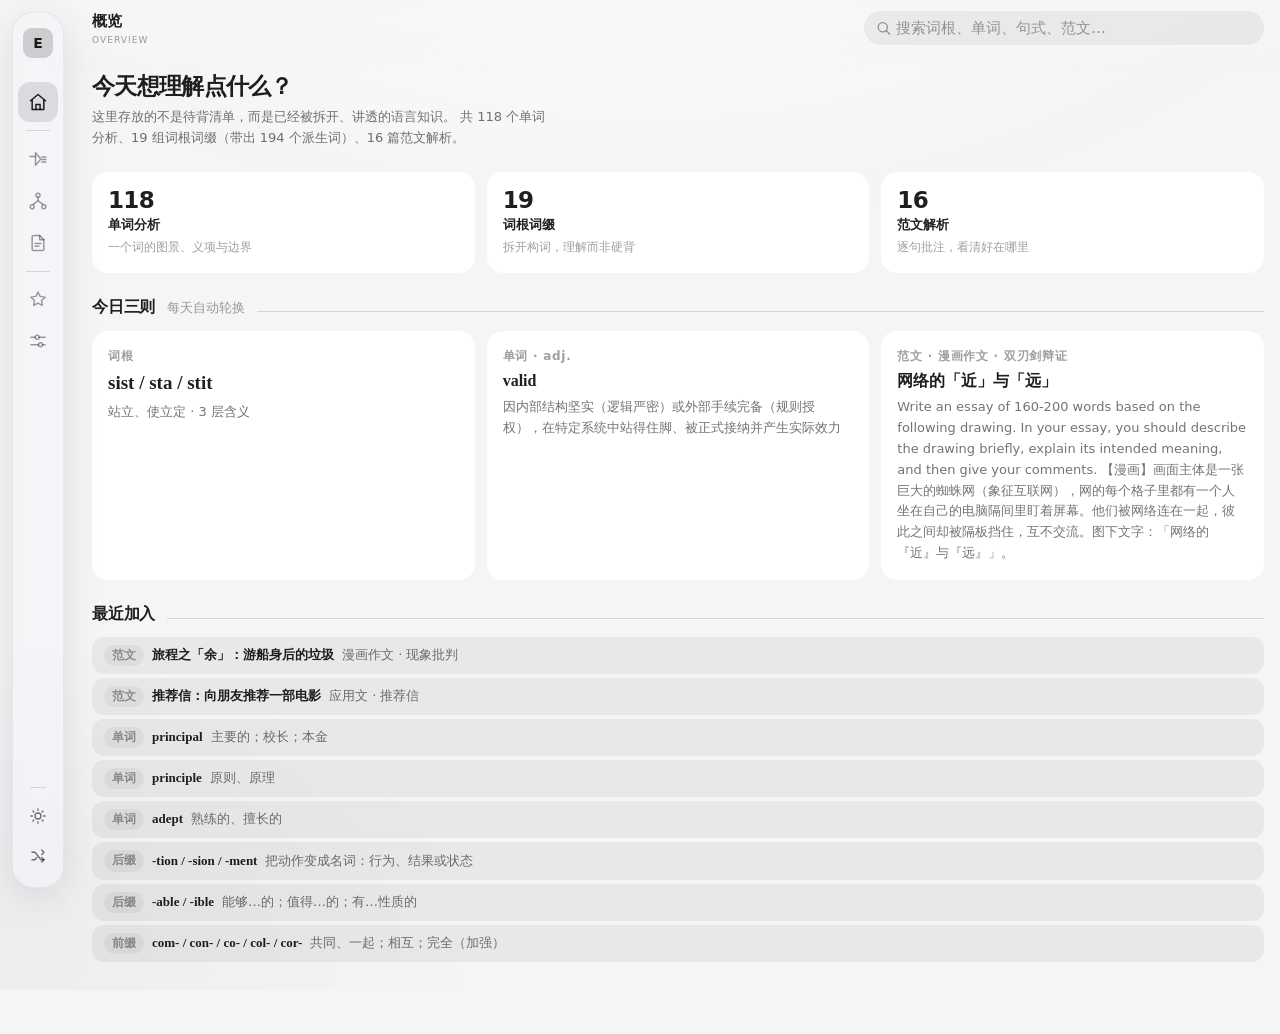
==== commit 189c6859: "重做设计系统，合并板块，新增偏好设置与单词标签 设计系统   照 Apple HIG 的两层模型重写，材质参数取自 Apple Podcasts 线上样式表：   功能层（侧栏/顶栏/标签栏/浮层/药" ====
--- a/index.html
+++ b/index.html
@@ -4,8 +4,8 @@
 <meta charset="UTF-8">
 <meta name="viewport" content="width=device-width, initial-scale=1, viewport-fit=cover">
 <meta name="description" content="个人英语学习库：词根词缀、关键辨析、好词好句、范文解析">
-<meta name="theme-color" content="#f6f5f2" media="(prefers-color-scheme: light)">
-<meta name="theme-color" content="#131316" media="(prefers-color-scheme: dark)">
+<meta name="theme-color" content="#f0f0f2" media="(prefers-color-scheme: light)">
+<meta name="theme-color" content="#121214" media="(prefers-color-scheme: dark)">
 <meta name="apple-mobile-web-app-capable" content="yes">
 <title>English Lab · 我的英语学习库</title>
 <link rel="stylesheet" href="assets/css/styles.css">
@@ -33,6 +33,7 @@
   <symbol id="i-sort" viewBox="0 0 24 24" fill="none" stroke="currentColor" stroke-width="1.8" stroke-linecap="round" stroke-linejoin="round"><path d="M4 7h13M4 12h9M4 17h5"/><path d="M18 10.5V19m0 0 2.5-2.5M18 19l-2.5-2.5"/></symbol>
   <!-- 单词剖析：一束光经棱镜散成多条谱线＝一个词长出多个义项 -->
   <symbol id="i-word" viewBox="0 0 24 24" fill="none" stroke="currentColor" stroke-width="1.7" stroke-linecap="round" stroke-linejoin="round"><path d="M2.5 9h6.2"/><path d="M9 4.5 15.5 12 9 19.5z"/><path d="M16.5 9.5h5M17 12.5h4.5M16.5 15.5h5"/></symbol>
+  <symbol id="i-settings" viewBox="0 0 24 24" fill="none" stroke="currentColor" stroke-width="1.8" stroke-linecap="round" stroke-linejoin="round"><path d="M3.5 7.5h5M13.5 7.5h7M3.5 16.5h9M17.5 16.5h3"/><circle cx="11" cy="7.5" r="2.4"/><circle cx="15" cy="16.5" r="2.4"/></symbol>
   <symbol id="i-link" viewBox="0 0 24 24" fill="none" stroke="currentColor" stroke-width="1.8" stroke-linecap="round" stroke-linejoin="round"><path d="M10 13.5a3.5 3.5 0 0 0 5 0l3-3a3.5 3.5 0 0 0-5-5l-1.5 1.5"/><path d="M14 10.5a3.5 3.5 0 0 0-5 0l-3 3a3.5 3.5 0 0 0 5 5l1.5-1.5"/></symbol>
 </svg>
 
@@ -76,8 +77,6 @@
 
 <script src="data/words.js"></script>
 <script src="data/roots.js"></script>
-<script src="data/contrasts.js"></script>
-<script src="data/phrases.js"></script>
 <script src="data/essays.js"></script>
 <script src="assets/js/app.js"></script>
 </body>
--- a/assets/css/styles.css
+++ b/assets/css/styles.css
@@ -1,10 +1,21 @@
 /* ============================================================
-   English Lab — 设计系统（玻璃质感版）
-   材质分三层：
-     ① 环境层  body 上一层固定的柔和光晕，玻璃能透出颜色靠它
-     ② 悬浮层  顶栏 / 侧栏 / 标签栏 / 浮层面板 —— 半透明 + backdrop blur
-     ③ 内容层  卡片 —— 半透明填充 + 顶部高光描边，不加 blur（几十张卡同时 blur 太贵）
-   配色：一个主题色（靛紫）+ 一个功能色（琥珀＝提醒/标记），其余中性灰阶。
+   English Lab — 设计系统
+   照 Apple HIG 的两层模型重做（材质参数取自 Apple Podcasts 线上样式表）：
+
+     ▸ 功能层（悬浮）  侧栏 / 顶栏 / 标签栏 / 浮层 / 药丸控件
+       "Liquid Glass forms a distinct functional layer for controls and
+        navigation elements ... that floats above the content layer."
+       配方：半透明填充 + saturate(220%) blur(16px)
+             + 四周等宽 .5px 内描边（--rim）
+             + 全向投影 0 10px 40px
+       它们与窗口边缘留出等距 --gap，内容从底下滚过去。
+
+     ▸ 内容层（平面）  卡片 / 行 / 区块
+       "Don't use Liquid Glass in the content layer."
+       没有描边、没有模糊、没有高光：只有填充色和 .5px 分隔线。
+
+   文字与填充都是「同一个颜色的不同透明度」，照 Apple 的
+   primary/secondary/tertiary/quaternary/quinary 五档来。
 
    1. 令牌  2. 基础  3. 布局  4. 导航  5. 组件
    6. 板块  7. 响应式  8. 动效
@@ -12,38 +23,65 @@
 
 /* ---------- 1. 令牌 ---------- */
 :root {
-  /* 中性灰阶 */
-  --bg:            #eeedea;
-  --ink:           #17171a;
-  --ink-2:         #55535c;
-  --ink-3:         #6e6c78;
-
-  /* 玻璃材质 */
-  --glass:         rgba(255, 255, 255, .68);   /* 内容层卡片 */
-  --glass-2:       rgba(255, 255, 255, .52);   /* 次级面 */
-  --glass-chrome:  rgba(252, 251, 250, .72);   /* 悬浮层 */
-  --glass-pop:     rgba(255, 255, 255, .86);   /* 浮层面板，需更实 */
-  --glass-hi:      rgba(255, 255, 255, .9);    /* 顶部高光 */
-  --glass-edge:    rgba(23, 23, 26, .07);      /* 外描边 */
-  --line:          rgba(23, 23, 26, .09);
-  --line-strong:   rgba(23, 23, 26, .18);
-  --blur:          22px;
-
-  /* 主题色 */
-  --accent:        #5a4ff3;
-  --accent-soft:   rgba(90, 79, 243, .12);
-  --accent-line:   rgba(90, 79, 243, .3);
-  --accent-ink:    #3f34c9;
-  --accent-grad:   linear-gradient(135deg, #6c5cf5 0%, #4b7ef2 100%);
-
-  /* 功能色 */
+  /* 画布与文字 —— 文字是「黑色的不同透明度」，不是一串灰色号
+     对齐 Apple: systemPrimary .85 / Secondary .5 / Tertiary .25 */
+  --bg:            #f5f5f7;
+  --ink:           rgba(0, 0, 0, .88);
+  --ink-2:         rgba(0, 0, 0, .55);
+  --ink-3:         rgba(0, 0, 0, .38);
+
+  /* ▸ 功能层材质：只给悬浮的控件和导航用 */
+  --glass-bg:      rgba(245, 245, 247, .55);   /* = Apple --glassMaterialBackground-onLight */
+  --glass-pop:     rgba(250, 250, 252, .88);   /* 浮层含大段文字，用更厚的一档 */
+  --glass-blur:    saturate(220%) blur(16px);
+  --glass-shadow:  0 10px 40px rgba(0, 0, 0, .10);
+  --edge:          rgba(245, 245, 247, .62);   /* 滚动边缘的压底 */
+  --stroke:        rgba(0, 0, 0, .05);         /* = --glassMaterialInnerStrokeAlpha .05 onLight */
+  /* 四条 .5px 内阴影拼成一圈等宽描边：上下左右完全一样，Apple 原样写法 */
+  --rim: inset .5px .5px var(--stroke), inset .5px -.5px var(--stroke),
+         inset -.5px .5px var(--stroke), inset -.5px -.5px var(--stroke);
+
+  /* ▸ 内容层：纯平面。没有描边、没有模糊，只有填充和分隔线 */
+  --surface:       #ffffff;                    /* 卡片 / 容器 */
+  --surface-2:     #ffffff;                    /* 悬停（靠投影抬高，不靠变色） */
+  --fill-1:        rgba(0, 0, 0, .05);         /* = systemQuinary  次级块 */
+  --fill-2:        rgba(0, 0, 0, .10);         /* = systemQuaternary  悬停 / 选中 */
+  --fill-3:        rgba(0, 0, 0, .16);         /* 最强的一档填充 */
+  --divider:       rgba(0, 0, 0, .13);         /* = --labelDivider，配 .5px */
+
+  /* 界面本身（导航、按钮、胶囊、卡片、背景）一律中性，不上色 */
+  --accent:        var(--ink);                 /* 激活态图标 / 焦点环 */
+  --accent-soft:   var(--fill-2);
+  --accent-line:   var(--fill-3);
+  --accent-ink:    var(--ink);
+  --fill-strong:   rgba(0, 0, 0, .88);         /* 实心徽标 / 选中胶囊 */
+  --on-fill:       #ffffff;
+
+  /* ▸ 内容色 —— 只染「正文里有意义的那几个词」：
+       释义、词根、链接、搜索命中、范文批注、练习答案。
+     导航、按钮、卡片、背景一概不碰它。 */
+  --key:           #5a4ff3;
+  --key-ink:       #4136cc;                    /* 浅底上的可读文字色 */
+  --key-soft:      rgba(90, 79, 243, .12);     /* 只用来标记正文，不做面板底色 */
+  --key-line:      rgba(90, 79, 243, .30);
+  --on-key:        #ffffff;
+
+  /* 收藏与提醒 */
   --warn:          #b0700c;
   --warn-soft:     rgba(202, 138, 30, .16);
 
-  /* 环境光晕 */
-  --amb-a:         rgba(96, 84, 245, .20);
-  --amb-b:         rgba(72, 150, 240, .16);
-  --amb-c:         rgba(168, 120, 245, .13);
+  /* 掌握度四档 —— 内容色的一种：它说明的是这个词的状态。
+     一律走低透明度填充，够区分即可，不能盖过正文。 */
+  --m-known:     rgba(46, 138, 92, .15);  --m-known-ink:    #2c6a48;
+  --m-familiar:  rgba(56, 118, 186, .15); --m-familiar-ink: #305f8e;
+  --m-vague:     rgba(178, 128, 28, .18); --m-vague-ink:    #856112;
+  --m-unknown:   rgba(188, 72, 72, .14);  --m-unknown-ink:  #94403f;
+
+  /* 环境层 —— 极淡的明暗起伏，给玻璃一点可折射的东西 */
+  --amb-a:         rgba(255, 255, 255, .9);
+  --amb-b:         rgba(0, 0, 0, .035);
+
+  --line-strong:   var(--fill-3);              /* 滚动条滑块 */
 
   --font-cn: "PingFang SC", "Microsoft YaHei", "Hiragino Sans GB", system-ui, sans-serif;
   --font-en: "Charter", "Iowan Old Style", "Georgia", "Songti SC", serif;
@@ -52,65 +90,77 @@
   --fs-md: 1rem; --fs-lg: 1.1875rem; --fs-xl: 1.4375rem; --fs-2xl: 1.75rem;
 
   --s1: 4px; --s2: 8px; --s3: 12px; --s4: 16px; --s5: 24px; --s6: 32px; --s7: 48px;
-  --r-sm: 8px; --r-md: 12px; --r-lg: 18px; --r-xl: 24px; --r-full: 999px;
-
-  /* 阴影带一点主题色，避免灰扑扑 */
-  --sh-1: 0 1px 2px rgba(23,23,40,.05), 0 2px 8px rgba(23,23,40,.04);
-  --sh-2: 0 2px 6px rgba(23,23,40,.06), 0 12px 32px rgba(40,36,90,.10);
-  --sh-3: 0 8px 24px rgba(23,23,40,.10), 0 24px 64px rgba(40,36,90,.18);
-  --hi: inset 0 1px 0 var(--glass-hi);
-
-  --rail: 220px;
+  --r-sm: 8px; --r-md: 12px; --r-lg: 16px; --r-xl: 22px; --r-full: 999px;
+
+  /* 内容层是平的，没有静态阴影；只有悬停抬起时才给一层 */
+  --sh-2: 0 4px 16px rgba(0,0,0,.07);
+
+  --gap: 12px;                                 /* 悬浮件与窗口边缘的等距留白 */
+  --rail: 76px;                                /* 只放图标的导轨：76 - 2×gap = 52px 面板 */
   --topbar: 56px;
-  --tabbar: 62px;
+  --tabbar: 58px;
   --safe-b: env(safe-area-inset-bottom, 0px);
 }
 
 @media (prefers-color-scheme: dark) {
   :root:not([data-theme="light"]) {
-    --bg: #0c0c10;
-    --ink: #ecebf0; --ink-2: #a9a7b4; --ink-3: #8a8894;
-    --glass: rgba(46, 46, 56, .58);
-    --glass-2: rgba(46, 46, 56, .40);
-    --glass-chrome: rgba(24, 24, 30, .70);
-    --glass-pop: rgba(38, 38, 47, .88);
-    --glass-hi: rgba(255, 255, 255, .10);
-    --glass-edge: rgba(255, 255, 255, .09);
-    --line: rgba(255, 255, 255, .10);
-    --line-strong: rgba(255, 255, 255, .22);
-    --accent: #948cff; --accent-soft: rgba(148, 140, 255, .18);
-    --accent-line: rgba(148, 140, 255, .36); --accent-ink: #bab4ff;
-    --accent-grad: linear-gradient(135deg, #8d7dff 0%, #5b9dff 100%);
+    --bg: #0d0d0f;
+    --ink: rgba(255, 255, 255, .92);
+    --ink-2: rgba(255, 255, 255, .60);
+    --ink-3: rgba(255, 255, 255, .42);
+    --glass-bg: rgba(38, 38, 40, .6);          /* = --glassMaterialBackground-onDark */
+    --glass-pop: rgba(44, 44, 46, .86);
+    --glass-shadow: 0 10px 40px rgba(0, 0, 0, .2);
+    --edge: rgba(13, 13, 15, .62);
+    --stroke: rgba(255, 255, 255, .2);         /* 深色下描边更亮：Apple 也是 .05 → .2 */
+    --surface: rgba(255, 255, 255, .055);
+    --surface-2: rgba(255, 255, 255, .085);
+    --fill-1: rgba(255, 255, 255, .07);
+    --fill-2: rgba(255, 255, 255, .12);
+    --fill-3: rgba(255, 255, 255, .20);
+    --divider: rgba(255, 255, 255, .10);
+    --fill-strong: rgba(255, 255, 255, .92); --on-fill: #17171a;
+    --m-known: rgba(108, 198, 148, .18);  --m-known-ink:    #8ed6ae;
+    --m-familiar: rgba(120, 174, 238, .18); --m-familiar-ink: #9cc3f0;
+    --m-vague: rgba(222, 178, 90, .18);   --m-vague-ink:    #dfb87a;
+    --m-unknown: rgba(238, 128, 128, .16); --m-unknown-ink:  #eea2a2;
+    --key: #948cff; --key-ink: #b9b3ff;
+    --key-soft: rgba(148, 140, 255, .18); --key-line: rgba(148, 140, 255, .36);
+    --on-key: #16132a;
     --warn: #e0a655; --warn-soft: rgba(224, 166, 85, .18);
-    --amb-a: rgba(108, 92, 245, .26);
-    --amb-b: rgba(56, 130, 240, .20);
-    --amb-c: rgba(180, 120, 250, .16);
-    --sh-1: 0 1px 2px rgba(0,0,0,.5);
-    --sh-2: 0 2px 8px rgba(0,0,0,.5), 0 12px 32px rgba(0,0,0,.4);
-    --sh-3: 0 12px 40px rgba(0,0,0,.6), 0 24px 70px rgba(0,0,0,.5);
+    --amb-a: rgba(255, 255, 255, .05);
+    --amb-b: rgba(255, 255, 255, .02);
+    --sh-2: 0 4px 16px rgba(0,0,0,.4);
   }
 }
 :root[data-theme="dark"] {
-  --bg: #0c0c10;
-  --ink: #ecebf0; --ink-2: #a9a7b4; --ink-3: #8a8894;
-  --glass: rgba(46, 46, 56, .58);
-  --glass-2: rgba(46, 46, 56, .40);
-  --glass-chrome: rgba(24, 24, 30, .70);
-  --glass-pop: rgba(38, 38, 47, .88);
-  --glass-hi: rgba(255, 255, 255, .10);
-  --glass-edge: rgba(255, 255, 255, .09);
-  --line: rgba(255, 255, 255, .10);
-  --line-strong: rgba(255, 255, 255, .22);
-  --accent: #948cff; --accent-soft: rgba(148, 140, 255, .18);
-  --accent-line: rgba(148, 140, 255, .36); --accent-ink: #bab4ff;
-  --accent-grad: linear-gradient(135deg, #8d7dff 0%, #5b9dff 100%);
+  --bg: #0d0d0f;
+  --ink: rgba(255, 255, 255, .92);
+  --ink-2: rgba(255, 255, 255, .60);
+  --ink-3: rgba(255, 255, 255, .42);
+  --glass-bg: rgba(38, 38, 40, .6);          /* = --glassMaterialBackground-onDark */
+  --glass-pop: rgba(44, 44, 46, .86);
+  --glass-shadow: 0 10px 40px rgba(0, 0, 0, .2);
+  --edge: rgba(13, 13, 15, .62);
+  --stroke: rgba(255, 255, 255, .2);         /* 深色下描边更亮：Apple 也是 .05 → .2 */
+  --surface: rgba(255, 255, 255, .055);
+  --surface-2: rgba(255, 255, 255, .085);
+  --fill-1: rgba(255, 255, 255, .07);
+  --fill-2: rgba(255, 255, 255, .12);
+  --fill-3: rgba(255, 255, 255, .20);
+  --divider: rgba(255, 255, 255, .10);
+  --fill-strong: rgba(255, 255, 255, .92); --on-fill: #17171a;
+  --m-known: rgba(108, 198, 148, .18);  --m-known-ink:    #8ed6ae;
+  --m-familiar: rgba(120, 174, 238, .18); --m-familiar-ink: #9cc3f0;
+  --m-vague: rgba(222, 178, 90, .18);   --m-vague-ink:    #dfb87a;
+  --m-unknown: rgba(238, 128, 128, .16); --m-unknown-ink:  #eea2a2;
+  --key: #948cff; --key-ink: #b9b3ff;
+  --key-soft: rgba(148, 140, 255, .18); --key-line: rgba(148, 140, 255, .36);
+  --on-key: #16132a;
   --warn: #e0a655; --warn-soft: rgba(224, 166, 85, .18);
-  --amb-a: rgba(108, 92, 245, .26);
-  --amb-b: rgba(56, 130, 240, .20);
-  --amb-c: rgba(180, 120, 250, .16);
-  --sh-1: 0 1px 2px rgba(0,0,0,.5);
-  --sh-2: 0 2px 8px rgba(0,0,0,.5), 0 12px 32px rgba(0,0,0,.4);
-  --sh-3: 0 12px 40px rgba(0,0,0,.6), 0 24px 70px rgba(0,0,0,.5);
+  --amb-a: rgba(255, 255, 255, .05);
+  --amb-b: rgba(255, 255, 255, .02);
+  --sh-2: 0 4px 16px rgba(0,0,0,.4);
 }
 
 /* ---------- 2. 基础 ---------- */
@@ -121,13 +171,12 @@
   font-family: var(--font-ui); font-size: var(--fs-base); line-height: 1.6;
   -webkit-font-smoothing: antialiased; overscroll-behavior-y: none;
 }
-/* ① 环境层：固定的柔和光晕，玻璃透出的颜色全来自这里 */
+/* 环境层：极淡的明暗起伏，让上面的玻璃有东西可折射 */
 body::before {
   content: ""; position: fixed; inset: -10%; z-index: -1; pointer-events: none;
   background:
-    radial-gradient(46% 38% at 10% 4%,  var(--amb-a), transparent 68%),
-    radial-gradient(42% 34% at 92% 10%, var(--amb-b), transparent 66%),
-    radial-gradient(48% 40% at 68% 96%, var(--amb-c), transparent 68%);
+    radial-gradient(64% 46% at 50% -4%, var(--amb-a), transparent 72%),
+    radial-gradient(52% 42% at 4% 96%,  var(--amb-b), transparent 70%);
 }
 
 h1,h2,h3,h4 { margin: 0; font-weight: 650; line-height: 1.3; letter-spacing: -.014em; }
@@ -137,7 +186,7 @@
 a { color: inherit; text-decoration: none; }
 input { font: inherit; color: inherit; }
 :focus-visible { outline: 2px solid var(--accent); outline-offset: 2px; border-radius: 5px; }
-::selection { background: var(--accent-soft); color: var(--accent-ink); }
+::selection { background: var(--key-soft); color: var(--key-ink); }
 
 .en { font-family: var(--font-en); }
 .sr { position: absolute; width: 1px; height: 1px; overflow: hidden; clip: rect(0 0 0 0); }
@@ -148,162 +197,199 @@
 *::-webkit-scrollbar-track { background: transparent; }
 
 /* 玻璃工具类 */
-.glass { background: var(--glass); border: 1px solid var(--glass-edge); box-shadow: var(--sh-1), var(--hi); }
+/* 悬浮件的统一配方：Apple 的 .glass-button-platter 就是这四行 */
+.glass, .floats {
+  background: var(--glass-bg);
+  backdrop-filter: var(--glass-blur); -webkit-backdrop-filter: var(--glass-blur);
+  box-shadow: var(--glass-shadow), var(--rim);
+}
 
 /* ---------- 3. 布局 ---------- */
 .app { display: grid; grid-template-columns: var(--rail) 1fr; min-height: 100dvh; }
 .main { min-width: 0; display: flex; flex-direction: column; }
 
-/* ② 悬浮层 */
+/* 顶栏不是一个「条」，是一层滚动边缘效果：只有模糊，没有底色、没有横线。
+   内容从底下滚过去，模糊在下沿渐隐（Apple 的 scroll edge effect）。 */
 .topbar {
   position: sticky; top: 0; z-index: 40; height: var(--topbar);
-  display: flex; align-items: center; gap: var(--s3); padding: 0 var(--s4);
-  background: var(--glass-chrome);
-  backdrop-filter: blur(var(--blur)) saturate(180%);
-  -webkit-backdrop-filter: blur(var(--blur)) saturate(180%);
-  border-bottom: 1px solid var(--glass-edge);
-  box-shadow: var(--hi);
-}
+  display: flex; align-items: center; gap: var(--s3);
+  padding: 0 var(--s4);
+}
+.topbar::before {
+  content: ""; position: absolute; inset: 0 0 -14px;
+  background: var(--edge);
+  backdrop-filter: blur(14px) saturate(180%);
+  -webkit-backdrop-filter: blur(14px) saturate(180%);
+  -webkit-mask-image: linear-gradient(#000 62%, transparent);
+  mask-image: linear-gradient(#000 62%, transparent);
+  pointer-events: none;
+}
+.topbar > * { position: relative; }
 .topbar__title { font-size: var(--fs-base); font-weight: 650; white-space: nowrap; }
 .topbar__title small { display: block; font-size: 9px; font-weight: 500; color: var(--ink-3); letter-spacing: .12em; }
 .topbar__spacer { flex: 1; }
 
-.content { flex: 1; padding: var(--s5) var(--s4) var(--s7); }
+.content { flex: 1; padding: var(--s4) var(--s4) var(--s7); }
 .wrap { max-width: 1180px; margin: 0 auto; }
 .wrap--read { max-width: 780px; margin: 0 auto; }
 
 /* ---------- 4. 导航 ---------- */
+/* 侧栏是一块浮起来的板：四边离窗口等距 --gap，四周同一圈描边，
+   投影是全向的。没有 border-right —— 它不再「贴」在窗口左边。 */
 .rail {
-  position: sticky; top: 0; height: 100dvh; z-index: 50;
+  position: sticky; top: var(--gap); z-index: 50;
+  height: calc(100dvh - var(--gap) * 2);
+  margin: var(--gap);
   display: flex; flex-direction: column; gap: var(--s2);
-  padding: var(--s4) var(--s3);
-  background: var(--glass-chrome);
-  backdrop-filter: blur(var(--blur)) saturate(180%);
-  -webkit-backdrop-filter: blur(var(--blur)) saturate(180%);
-  border-right: 1px solid var(--glass-edge);
-}
-.brand { display: flex; align-items: center; gap: var(--s2); padding: 0 var(--s3) var(--s5); }
+  padding: var(--s4) 6px;
+  border-radius: var(--r-xl); overflow: hidden;
+  background: var(--glass-bg);
+  backdrop-filter: var(--glass-blur); -webkit-backdrop-filter: var(--glass-blur);
+  box-shadow: var(--glass-shadow), var(--rim);
+}
+.brand { display: flex; justify-content: center; padding: 0 0 var(--s4); }
+.brand__txt { display: none; }
 .brand__mark {
   width: 30px; height: 30px; flex: none; border-radius: 9px;
   display: grid; place-items: center; font-weight: 700; font-size: 14px;
-  color: #fff; background: var(--accent-grad);
-  box-shadow: 0 3px 10px rgba(90,79,243,.35), inset 0 1px 0 rgba(255,255,255,.4);
+  color: var(--ink); background: var(--fill-3);
 }
 .brand__txt { font-weight: 700; letter-spacing: -.02em; font-size: var(--fs-sm); }
 .brand__txt small { display: block; font-size: 9px; font-weight: 500; letter-spacing: .16em; color: var(--ink-3); text-transform: uppercase; }
 
-.navlist { display: flex; flex-direction: column; gap: 1px; }
+.navlist { display: flex; flex-direction: column; align-items: center; gap: 2px; min-height: 0; overflow-y: auto; }
+/* 只有图标：名称给 title 和 aria-label，不占版面 */
 .navitem {
-  display: flex; align-items: center; gap: var(--s3); position: relative;
-  padding: 7px var(--s3); border-radius: var(--r-md);
-  color: var(--ink-2); font-weight: 550; font-size: var(--fs-sm);
+  display: grid; place-items: center;
+  width: 40px; height: 40px; border-radius: var(--r-md);
+  color: var(--ink-2);
   transition: background .16s, color .16s;
 }
-.navitem:hover { background: var(--glass-2); color: var(--ink); }
-.navitem__ico { display: grid; place-items: center; width: 20px; height: 20px; flex: none; color: var(--ink-3); transition: color .16s; }
-.navitem__label { flex: 1; }
-.navitem__count { font-size: var(--fs-xs); color: var(--ink-3); font-variant-numeric: tabular-nums; }
-.navitem.is-active { background: var(--glass); color: var(--ink); box-shadow: var(--sh-1), var(--hi); }
-.navitem.is-active .navitem__ico { color: var(--accent); }
-.navitem.is-active::before {
-  content: ""; position: absolute; left: -12px; top: 50%; transform: translateY(-50%);
-  width: 3px; height: 16px; border-radius: 0 3px 3px 0; background: var(--accent-grad);
-}
-.nav-group { margin-top: var(--s4); padding: 0 var(--s3) 5px; font-size: 10px; letter-spacing: .14em; text-transform: uppercase; color: var(--ink-3); font-weight: 650; }
-.rail__foot { margin-top: auto; display: flex; align-items: center; gap: var(--s2); padding: var(--s2) var(--s2) 0; border-top: 1px solid var(--line); }
+.nav-sep { width: 24px; height: .5px; background: var(--divider); margin: 6px 0; }
+.navitem:hover { background: var(--fill-1); color: var(--ink); }
+.navitem__ico { display: grid; place-items: center; color: var(--ink-3); transition: color .16s; }
+/* 选中态 = 一块填充，仅此而已（Apple: .navigation-item--selected 只改 background-color） */
+.navitem.is-active { background: var(--fill-2); color: var(--ink); }
+.navitem.is-active .navitem__ico { color: var(--ink); }
+.rail__foot { margin-top: auto; display: flex; flex-direction: column; align-items: center; gap: var(--s2); padding: var(--s3) 0 0; margin-inline: var(--s3); border-top: .5px solid var(--divider); }
 
 .tabbar { display: none; }
 
 /* ---------- 5. 组件 ---------- */
-/* ③ 内容层：半透明 + 顶部高光，不加 blur */
-.card { background: var(--glass); border: 1px solid var(--glass-edge); border-radius: var(--r-lg); box-shadow: var(--sh-1), var(--hi); }
+/* 内容层：平的。填充 + 圆角，没有描边、没有模糊、没有高光。 */
+.card { background: var(--surface); border-radius: var(--r-lg); }
 .card--pad { padding: var(--s4); }
 
 .btn {
   display: inline-flex; align-items: center; justify-content: center; gap: 6px;
   height: 32px; padding: 0 12px; border-radius: var(--r-full);
-  background: var(--glass); border: 1px solid var(--glass-edge); color: var(--ink-2);
-  font-size: var(--fs-sm); font-weight: 550; box-shadow: var(--hi);
-  transition: background .15s, color .15s, border-color .15s, transform .08s;
-}
-.btn:hover { border-color: var(--line-strong); color: var(--ink); }
+  background: var(--fill-1); color: var(--ink-2);
+  font-size: var(--fs-sm); font-weight: 550;
+  transition: background .15s, color .15s, transform .08s;
+}
+.btn:hover { background: var(--fill-2); color: var(--ink); }
 .btn:active { transform: scale(.96); }
 .btn--icon { width: 32px; padding: 0; }
-.btn--ghost { background: transparent; border-color: transparent; box-shadow: none; }
-.btn--ghost:hover { background: var(--glass-2); }
+.btn--ghost { background: transparent; }
+.btn--ghost:hover { background: var(--fill-1); }
 
 .chips { display: flex; flex-wrap: wrap; gap: 6px; }
 .chip {
   padding: 5px 11px; border-radius: var(--r-full); font-size: var(--fs-sm); font-weight: 550;
-  background: var(--glass); border: 1px solid var(--glass-edge); color: var(--ink-2);
-  box-shadow: var(--hi); transition: all .15s; white-space: nowrap;
-}
-.chip:hover { border-color: var(--line-strong); color: var(--ink); }
+  background: var(--fill-1); color: var(--ink-2);
+  transition: background .15s, color .15s; white-space: nowrap;
+}
+.chip:hover { background: var(--fill-2); color: var(--ink); }
 /* 链接型 chip（相关词根等）内容可能很长，允许折行，避免撑破窄屏 */
 a.chip { white-space: normal; max-width: 100%; }
 .chip.is-on {
-  background: var(--accent-grad); border-color: transparent; color: #fff;
-  box-shadow: 0 2px 8px rgba(90,79,243,.32), inset 0 1px 0 rgba(255,255,255,.3);
+  background: var(--fill-strong); color: var(--on-fill);
 }
 
 .search { position: relative; flex: 1; max-width: 400px; }
 .search input {
   width: 100%; height: 34px; padding: 0 32px;
-  background: var(--glass); border: 1px solid var(--glass-edge); border-radius: var(--r-full);
-  box-shadow: var(--hi);
-  transition: border-color .15s, box-shadow .15s;
-}
-.search input:focus { outline: none; border-color: var(--accent-line); box-shadow: 0 0 0 3px var(--accent-soft); }
+  background: var(--fill-1); border: 0; border-radius: var(--r-full);
+  transition: background .15s, box-shadow .15s;
+}
+.search input:focus { outline: none; background: var(--fill-2); box-shadow: 0 0 0 3px var(--fill-1); }
 .search input::placeholder { color: var(--ink-3); }
 .search__icon { position: absolute; left: 11px; top: 50%; transform: translateY(-50%); color: var(--ink-3); pointer-events: none; display: flex; }
 .search__clear { position: absolute; right: 4px; top: 50%; transform: translateY(-50%); width: 26px; height: 26px; border-radius: 50%; display: none; place-items: center; color: var(--ink-3); }
 .search.has-value .search__clear { display: grid; }
-.search__clear:hover { background: var(--glass-2); color: var(--ink); }
+.search__clear:hover { background: var(--fill-2); color: var(--ink); }
 
 .sechead { display: flex; align-items: baseline; gap: var(--s3); margin-bottom: var(--s3); }
 .sechead h2 { font-size: var(--fs-md); }
 .sechead__meta { font-size: var(--fs-sm); color: var(--ink-3); }
-.sechead__rule { flex: 1; height: 1px; background: var(--line); }
-
-.tag { display: inline-block; padding: 1px 8px; border-radius: var(--r-full); font-size: var(--fs-xs); font-weight: 600; background: var(--glass-2); color: var(--ink-2); }
-.tag--accent { background: var(--accent-soft); color: var(--accent-ink); }
+.sechead__rule { flex: 1; height: .5px; background: var(--divider); }
+
+.tag { display: inline-block; padding: 1px 8px; border-radius: var(--r-full); font-size: var(--fs-xs); font-weight: 600; background: var(--fill-1); color: var(--ink-2); }
+.tag--accent { background: var(--fill-2); color: var(--ink); }
 .tag--warn { background: var(--warn-soft); color: var(--warn); }
-.tag--line { background: transparent; border: 1px solid var(--line); color: var(--ink-3); }
+.tag--line { background: var(--fill-1); color: var(--ink-3); }
 
 /* 构词成分：同一主题色的三档强弱 */
 .morph { display: inline-flex; flex-wrap: wrap; align-items: stretch; gap: 3px; }
 .morph__part { display: inline-flex; flex-direction: column; align-items: center; padding: 2px 8px 3px; border-radius: var(--r-sm); line-height: 1.2; }
 .morph__part b { font-family: var(--font-en); font-size: var(--fs-sm); font-weight: 650; }
 .morph__part i { font-style: normal; font-size: 10px; opacity: .8; }
-.morph__part[data-k="root"]   { background: var(--accent-soft); color: var(--accent-ink); }
-.morph__part[data-k="prefix"] { background: transparent; border: 1px solid var(--accent-line); color: var(--accent-ink); }
-.morph__part[data-k="suffix"] { background: var(--glass-2); color: var(--ink-2); }
+/* 词根是正文的主角，上色；前后缀是配角，留在中性档 */
+.morph__part[data-k="root"]   { background: var(--key-soft); color: var(--key-ink); }
+.morph__part[data-k="prefix"] { background: var(--fill-2); color: var(--ink); }
+.morph__part[data-k="suffix"] { background: var(--fill-1); color: var(--ink-2); }
 .morph__plus { align-self: center; color: var(--ink-3); font-size: 11px; }
+
+/* 构词成分本身就是入口：能点的按下去有反馈，点不了的用虚线说明「还没建」 */
+.morph__part--to { cursor: pointer; transition: background .15s, transform .1s; }
+.morph__part--to:hover { background: var(--fill-3); }
+.morph__part[data-k="root"].morph__part--to:hover { background: var(--key-line); }
+.morph__part--to:active { transform: scale(.96); }
+.morph__part--none { cursor: help; font: inherit; text-align: center; }
+.morph__part--none b { text-decoration: underline dotted; text-underline-offset: 2px; opacity: .75; }
+.morph__part--none i { opacity: .6; }
+.morph__part--here { cursor: default; }
+.legend__hint { color: var(--ink-3); opacity: .8; }
 
 .legend { display: flex; flex-wrap: wrap; gap: var(--s3); font-size: var(--fs-xs); color: var(--ink-3); }
 .legend span { display: inline-flex; align-items: center; gap: 5px; }
 .legend i { width: 20px; height: 11px; border-radius: 3px; display: inline-block; }
-.legend i[data-k="root"]   { background: var(--accent-soft); }
-.legend i[data-k="prefix"] { border: 1px solid var(--accent-line); }
-.legend i[data-k="suffix"] { background: var(--glass-2); }
+.legend i[data-k="root"]   { background: var(--key-soft); }
+.legend i[data-k="prefix"] { background: var(--fill-2); }
+.legend i[data-k="suffix"] { background: var(--fill-1); }
 
 .star { width: 28px; height: 28px; border-radius: 50%; display: grid; place-items: center; color: var(--ink-3); flex: none; transition: color .15s, background .15s, transform .1s; }
-.star:hover { background: var(--glass-2); color: var(--warn); }
+.star:hover { background: var(--fill-1); color: var(--warn); }
 .star:active { transform: scale(.86); }
 .star.is-on { color: var(--warn); }
 .star.is-on svg { fill: currentColor; }
 
+/* 轻提示：功能层的一枚浮起胶囊，内容从底下过 */
+.toast {
+  position: fixed; z-index: 90;
+  left: 50%; bottom: calc(var(--safe-b) + var(--gap));
+  transform: translate(-50%, 10px);
+  max-width: min(92vw, 460px); padding: 9px var(--s4);
+  border-radius: var(--r-full);
+  background: var(--glass-pop);
+  backdrop-filter: var(--glass-blur); -webkit-backdrop-filter: var(--glass-blur);
+  box-shadow: var(--glass-shadow), var(--rim);
+  color: var(--ink); font-size: var(--fs-sm); line-height: 1.4; text-align: center;
+  opacity: 0; pointer-events: none;
+  transition: opacity .18s, transform .18s cubic-bezier(.2,.8,.3,1);
+}
+.toast.is-on { opacity: 1; transform: translate(-50%, 0); }
+
 .empty { text-align: center; padding: var(--s7) var(--s4); color: var(--ink-3); }
 .empty__icon { font-size: 26px; opacity: .45; margin-bottom: var(--s2); }
 
 .backbar {
   display: inline-flex; align-items: center; gap: 3px;
   padding: 5px 11px 5px 7px; border-radius: var(--r-full);
-  background: var(--glass); border: 1px solid var(--glass-edge); box-shadow: var(--hi);
-  color: var(--ink-2); font-weight: 550; font-size: var(--fs-sm);
-  transition: border-color .15s, color .15s;
-}
-.backbar:hover { border-color: var(--line-strong); color: var(--ink); }
+  background: var(--fill-1); color: var(--ink-2); font-weight: 550; font-size: var(--fs-sm);
+  transition: background .15s, color .15s;
+}
+.backbar:hover { background: var(--fill-2); color: var(--ink); }
 
 /* 访问栈：顺着链接跳进去后，一层层原路退回 */
 .trail { display: flex; align-items: center; gap: 2px; flex-wrap: wrap; min-width: 0; }
@@ -313,7 +399,7 @@
   font-family: var(--font-en); font-size: var(--fs-sm); font-weight: 600;
   color: var(--ink-3); transition: background .15s, color .15s;
 }
-.trail__item:hover { background: var(--accent-soft); color: var(--accent-ink); }
+.trail__item:hover { background: var(--fill-2); color: var(--ink); }
 .trail__sep { display: flex; color: var(--ink-3); opacity: .5; }
 .trail__sep:last-child { display: none; }
 
@@ -324,14 +410,14 @@
 .ctrl { position: relative; }
 .ctrl__btn {
   display: inline-flex; align-items: center; gap: 6px; height: 32px; padding: 0 11px;
-  border-radius: var(--r-full); background: var(--glass); border: 1px solid var(--glass-edge);
-  box-shadow: var(--hi); color: var(--ink-2); font-size: var(--fs-sm); font-weight: 550;
+  border-radius: var(--r-full); background: var(--fill-1);
+  color: var(--ink-2); font-size: var(--fs-sm); font-weight: 550;
   cursor: pointer; list-style: none; white-space: nowrap;
-  transition: border-color .15s, background .15s, color .15s;
+  transition: background .15s, color .15s;
 }
 .ctrl__btn::-webkit-details-marker { display: none; }
-.ctrl__btn:hover { border-color: var(--line-strong); color: var(--ink); }
-.ctrl[open] .ctrl__btn { background: var(--accent-soft); border-color: var(--accent-line); color: var(--accent-ink); }
+.ctrl__btn:hover { background: var(--fill-2); color: var(--ink); }
+.ctrl[open] .ctrl__btn { background: var(--fill-3); color: var(--ink); }
 .ctrl__state { font-weight: 600; }
 .ctrl__sep { color: var(--ink-3); opacity: .6; }
 .ctrl__chev { display: flex; color: var(--ink-3); transition: transform .2s cubic-bezier(.2,.7,.3,1); }
@@ -340,12 +426,12 @@
   position: absolute; z-index: 70; top: calc(100% + 7px); left: 0;
   min-width: 264px; max-width: min(92vw, 400px); padding: var(--s4);
   background: var(--glass-pop);
-  backdrop-filter: blur(28px) saturate(180%); -webkit-backdrop-filter: blur(28px) saturate(180%);
-  border: 1px solid var(--glass-edge); border-radius: var(--r-xl);
-  box-shadow: var(--sh-3), var(--hi);
+  backdrop-filter: var(--glass-blur); -webkit-backdrop-filter: var(--glass-blur);
+  border-radius: var(--r-xl);
+  box-shadow: var(--glass-shadow), var(--rim);
   animation: popIn .18s cubic-bezier(.2,.8,.3,1);
 }
-.ctrl__group + .ctrl__group { margin-top: var(--s3); padding-top: var(--s3); border-top: 1px solid var(--line); }
+.ctrl__group + .ctrl__group { margin-top: var(--s3); padding-top: var(--s3); border-top: .5px solid var(--divider); }
 .ctrl__label { font-size: 10px; font-weight: 700; letter-spacing: .1em; color: var(--ink-3); margin-bottom: 6px; }
 
 /* — 折叠区 — */
@@ -365,32 +451,30 @@
 .fold[open] > .fold__sum .fold__chev { transform: rotate(90deg); }
 .fold__title { font-size: var(--fs-md); font-weight: 650; letter-spacing: -.012em; }
 .fold__meta { font-size: var(--fs-sm); color: var(--ink-3); font-variant-numeric: tabular-nums; }
-.fold__rule { flex: 1; height: 1px; background: var(--line); }
+.fold__rule { flex: 1; height: .5px; background: var(--divider); }
 .fold__body { animation: foldIn .2s cubic-bezier(.2,.7,.3,1); }
 
 /* 义项节：标题前带序号，让「第几层含义」一眼可数 */
 .fold__n {
   display: grid; place-items: center; width: 20px; height: 20px; flex: none;
-  border-radius: 50%; background: var(--accent-grad); color: #fff;
+  border-radius: 50%; background: var(--fill-strong); color: var(--on-fill);
   font-size: 11px; font-weight: 700; font-variant-numeric: tabular-nums;
-  box-shadow: inset 0 1px 0 rgba(255,255,255,.3);
-}
-.fold--sense:not([open]) .fold__n { background: var(--glass-2); color: var(--ink-3); box-shadow: none; }
-.fold--sense { padding-left: var(--s3); border-left: 2px solid var(--line); }
-.fold--sense[open] { border-left-color: var(--accent-line); }
+}
+.fold--sense:not([open]) .fold__n { background: var(--fill-2); color: var(--ink-2); }
+/* 义项层级靠缩进表达，不再挂一条左边线 */
+.fold--sense { padding-left: var(--s4); }
 
 /* 义项总览：进详情页先看到这个词缀一共分几层 */
 .sensenav {
   display: flex; align-items: center; gap: 6px; flex-wrap: wrap;
   padding: var(--s3) var(--s4); margin-bottom: var(--s4);
-  background: var(--glass); border: 1px solid var(--glass-edge);
-  border-radius: var(--r-lg); box-shadow: var(--hi);
+  background: var(--fill-1); border-radius: var(--r-lg);
 }
 .sensenav__label { font-size: var(--fs-xs); font-weight: 700; letter-spacing: .06em; color: var(--ink-3); margin-right: 2px; }
 .sensenav__item { display: inline-flex; align-items: center; gap: 5px; font-size: var(--fs-sm); color: var(--ink-2); }
 .sensenav__item b {
   display: grid; place-items: center; width: 16px; height: 16px;
-  border-radius: 50%; background: var(--accent-soft); color: var(--accent-ink);
+  border-radius: 50%; background: var(--fill-2); color: var(--ink);
   font-size: 10px; font-weight: 700;
 }
 .sensenav__item + .sensenav__item { margin-left: var(--s2); }
@@ -401,11 +485,11 @@
 .fold--group .fold__title { font-size: var(--fs-base); }
 .fold--group .fold__key {
   display: inline-grid; place-items: center; min-width: 24px; height: 22px; padding: 0 7px;
-  border-radius: var(--r-sm); background: var(--glass-2); color: var(--ink-2);
+  border-radius: var(--r-sm); background: var(--fill-1); color: var(--ink-2);
   font-family: var(--font-en); font-size: var(--fs-sm); font-weight: 700;
   font-variant-numeric: tabular-nums;
 }
-.fold--group[open] .fold__key { background: var(--accent-soft); color: var(--accent-ink); }
+.fold--group[open] .fold__key { background: var(--fill-2); color: var(--ink); }
 
 /* ---------- 6. 板块 ---------- */
 
@@ -418,19 +502,15 @@
 .cardgrid--root.cards-std { grid-template-columns: repeat(auto-fill, minmax(168px, 1fr)); }
 .cardgrid--cmp.cards-min  { grid-template-columns: repeat(auto-fill, minmax(196px, 1fr)); gap: var(--s2); }
 .cardgrid--cmp.cards-std  { grid-template-columns: repeat(auto-fill, minmax(230px, 1fr)); }
-.pgrid.cards-min { grid-template-columns: repeat(auto-fill, minmax(240px, 1fr)); }
 
 .entry {
   position: relative; display: flex; flex-direction: column; gap: 3px;
   padding: var(--s4) var(--s4) var(--s3); min-height: 100%;
-  background: var(--glass); border: 1px solid var(--glass-edge); border-radius: var(--r-lg);
-  box-shadow: var(--sh-1), var(--hi);
-  transition: transform .18s cubic-bezier(.2,.8,.3,1), box-shadow .18s, border-color .18s, background .18s;
-}
-.entry:hover {
-  transform: translateY(-2px); background: var(--glass-pop);
-  box-shadow: var(--sh-2), var(--hi); border-color: var(--accent-line);
-}
+  background: var(--surface); border-radius: var(--r-lg);
+  transition: transform .18s cubic-bezier(.2,.8,.3,1), box-shadow .18s;
+}
+/* 悬停＝抬起来，不是描边变色 */
+.entry:hover { transform: translateY(-1px); box-shadow: var(--sh-2); }
 .entry__top { display: flex; align-items: center; gap: 6px; margin-bottom: 2px; }
 .entry__form { font-family: var(--font-en); font-size: var(--fs-lg); font-weight: 700; letter-spacing: -.02em; line-height: 1.2; }
 .entry__title { font-family: var(--font-en); font-size: var(--fs-base); font-weight: 650; line-height: 1.35; }
@@ -452,7 +532,7 @@
 .entry__year {
   font-family: var(--font-en); font-size: var(--fs-xs); font-weight: 700;
   padding: 1px 8px; border-radius: var(--r-full);
-  background: var(--accent-soft); color: var(--accent-ink);
+  background: var(--fill-2); color: var(--ink);
   font-variant-numeric: tabular-nums;
 }
 
@@ -469,26 +549,64 @@
 .entry--std .entry__title { font-size: var(--fs-sm); padding-right: 18px; }
 .entry--std .star { top: 4px; right: 4px; width: 26px; height: 26px; }
 
+/* — 标签 — */
+.tagbar { margin-bottom: var(--s5); }
+.tagrow { display: flex; align-items: baseline; gap: var(--s3); padding: 5px 0; }
+.tagrow__label { flex: none; width: 3.5em; font-size: var(--fs-xs); font-weight: 650; color: var(--ink-3); cursor: help; }
+.tagbar__note { margin-top: 6px; font-size: var(--fs-xs); color: var(--ink-3); line-height: 1.5; }
+
+/* 标签胶囊比普通 chip 小一档：它是内容的注记，不是操作按钮 */
+.chip--tag { padding: 3px 10px; font-size: var(--fs-xs); font-weight: 600; }
+/* 考纲＝中性填充（并列的类别，颜色给不出额外信息）
+   自建＝内容色（是你自己对内容下的判断） */
+.chip--tag[data-tag="exam"].is-on   { background: var(--fill-3); color: var(--ink); }
+.chip--tag[data-tag="custom"].is-on { background: var(--key-soft); color: var(--key-ink); }
+.chip__x { margin-left: 4px; opacity: .5; font-weight: 500; }
+
+/* 掌握度：四档各一个色，chip 和卡片上的圆点共用同一套变量 */
+.chip--tag[data-kind="known"].is-on    { background: var(--m-known);    color: var(--m-known-ink); }
+.chip--tag[data-kind="familiar"].is-on { background: var(--m-familiar); color: var(--m-familiar-ink); }
+.chip--tag[data-kind="vague"].is-on    { background: var(--m-vague);    color: var(--m-vague-ink); }
+.chip--tag[data-kind="unknown"].is-on  { background: var(--m-unknown);  color: var(--m-unknown-ink); }
+
+.entry__id { display: flex; align-items: center; gap: 6px; min-width: 0; }
+.mdot { flex: none; width: 7px; height: 7px; border-radius: 50%; }
+.mdot[data-kind="known"]    { background: var(--m-known-ink); }
+.mdot[data-kind="familiar"] { background: var(--m-familiar-ink); }
+.mdot[data-kind="vague"]    { background: var(--m-vague-ink); }
+.mdot[data-kind="unknown"]  { background: var(--m-unknown-ink); }
+
+/* 新增自建标签：一个胶囊形状的输入框，不聚焦时几乎看不见 */
+.tagadd input {
+  width: 7em; height: 26px; padding: 0 10px;
+  border: 0; border-radius: var(--r-full);
+  background: transparent; color: var(--ink);
+  font-size: var(--fs-xs); font-weight: 600;
+  transition: background .15s, width .15s;
+}
+.tagadd input::placeholder { color: var(--ink-3); }
+.tagadd input:hover { background: var(--fill-1); }
+.tagadd input:focus { outline: none; background: var(--fill-2); width: 9em; }
+
 /* — 单词剖析 — */
 .wordimage { margin-top: var(--s3); font-size: var(--fs-sm); color: var(--ink-2); line-height: 1.6; }
 .wordorigin { font-family: var(--font-en); font-size: var(--fs-sm); color: var(--ink-2); font-style: italic; }
 
-.sense { padding: var(--s4) 0; border-bottom: 1px solid var(--line); }
+.sense { padding: var(--s4) 0; border-bottom: .5px solid var(--divider); }
 .sense:first-child { padding-top: 0; }
 .sense:last-child { border-bottom: 0; padding-bottom: 0; }
 .sense__head { display: flex; align-items: center; gap: var(--s2); flex-wrap: wrap; }
 .sense__n {
   display: grid; place-items: center; width: 20px; height: 20px; flex: none;
-  border-radius: 50%; background: var(--accent-grad); color: #fff;
+  border-radius: 50%; background: var(--fill-strong); color: var(--on-fill);
   font-size: 11px; font-weight: 700; font-variant-numeric: tabular-nums;
-  box-shadow: inset 0 1px 0 rgba(255,255,255,.3);
 }
 .sense__dim { font-size: var(--fs-base); font-weight: 650; }
-.sense__zh { margin-top: 5px; font-weight: 650; color: var(--accent-ink); font-size: var(--fs-sm); }
+.sense__zh { margin-top: 5px; font-weight: 650; color: var(--key-ink); font-size: var(--fs-sm); }
 .sense__scene { margin-top: 5px; font-size: var(--fs-sm); color: var(--ink-2); line-height: 1.6; }
 .sense__feature { margin-top: 4px; font-size: var(--fs-sm); color: var(--ink-3); line-height: 1.55; }
 .sense__feature b { color: var(--ink-2); }
-.sense__ex { margin-top: var(--s2); padding-left: var(--s3); border-left: 2px solid var(--accent-line); }
+.sense__ex { margin-top: var(--s2); padding: var(--s2) var(--s3); border-radius: var(--r-md); background: var(--fill-1); }
 .sense__exen { font-family: var(--font-en); font-size: var(--fs-sm); }
 .sense__exzh { font-size: var(--fs-xs); color: var(--ink-3); }
 
@@ -497,27 +615,26 @@
 .xlink {
   display: inline-flex; align-items: baseline; gap: 5px;
   padding: 5px 11px; border-radius: var(--r-full);
-  background: var(--glass); border: 1px solid var(--glass-edge); box-shadow: var(--hi);
-  font-size: var(--fs-sm); transition: border-color .15s, transform .12s;
-}
-.xlink:hover { border-color: var(--accent-line); transform: translateY(-1px); }
-.xlink__ico { color: var(--accent); align-self: center; display: flex; }
+  background: var(--fill-1); font-size: var(--fs-sm); transition: background .15s;
+}
+.xlink:hover { background: var(--fill-2); }
+.xlink__ico { color: var(--ink-3); align-self: center; display: flex; }
 .xlink__t { font-family: var(--font-en); font-weight: 650; }
 .xlink__d { color: var(--ink-3); font-size: var(--fs-xs); max-width: 16ch; overflow: hidden; text-overflow: ellipsis; white-space: nowrap; }
 
-.rel { padding: var(--s3) 0; border-bottom: 1px solid var(--line); }
+.rel { padding: var(--s3) 0; border-bottom: .5px solid var(--divider); }
 .rel:first-child { padding-top: 0; }
 .rel:last-child { border-bottom: 0; padding-bottom: 0; }
 .rel__head { display: flex; align-items: baseline; gap: 6px; }
 .rel__vs { display: inline-flex; align-items: center; gap: 3px; font-size: var(--fs-xs); font-weight: 700; color: var(--ink-3); letter-spacing: .04em; }
 .rel__w { font-family: var(--font-en); font-size: var(--fs-md); font-weight: 700; }
-.rel__w--link { color: var(--accent-ink); border-bottom: 1px solid var(--accent-line); }
-.rel__w--link:hover { border-bottom-color: var(--accent); }
+.rel__w--link { color: var(--key-ink); border-bottom: 1px solid var(--key-line); }
+.rel__w--link:hover { border-bottom-color: var(--key); }
 .rel__note { margin-top: 3px; font-size: var(--fs-sm); color: var(--ink-2); line-height: 1.6; }
 .rel--back { opacity: .88; }
 
 /* — 详情页 — */
-.page__head { padding-bottom: var(--s4); margin-bottom: var(--s5); border-bottom: 1px solid var(--line); }
+.page__head { padding-bottom: var(--s4); margin-bottom: var(--s5); border-bottom: .5px solid var(--divider); }
 .page__eyebrow { font-size: var(--fs-xs); font-weight: 650; letter-spacing: .1em; color: var(--ink-3); text-transform: uppercase; }
 .page__form { font-family: var(--font-en); font-size: var(--fs-2xl); font-weight: 700; letter-spacing: -.03em; margin-top: 4px; }
 .page__title { font-family: var(--font-en); font-size: var(--fs-xl); font-weight: 700; letter-spacing: -.02em; margin-top: 4px; }
@@ -528,42 +645,48 @@
 
 .callout {
   padding: var(--s4); border-radius: var(--r-lg);
-  background: var(--accent-soft); border: 1px solid var(--accent-line);
-  color: var(--accent-ink); box-shadow: var(--hi);
+  background: var(--fill-1); color: var(--key-ink);
 }
 .callout p { font-weight: 550; }
 
-.wordrow { padding: var(--s3) 0; border-bottom: 1px solid var(--line); }
+.wordrow { padding: var(--s3) 0; border-bottom: .5px solid var(--divider); }
 .wordrow:first-child { padding-top: 0; }
 .wordrow:last-child { border-bottom: 0; padding-bottom: 0; }
 .wordrow__top { display: flex; align-items: baseline; gap: var(--s2); flex-wrap: wrap; }
 .wordrow__w { font-family: var(--font-en); font-size: var(--fs-md); font-weight: 650; }
 .wordrow__def { color: var(--ink-2); font-size: var(--fs-sm); }
 .wordrow__morph { margin-top: 6px; }
-.wordrow__ex { margin-top: 6px; padding-left: var(--s3); border-left: 2px solid var(--line); font-family: var(--font-en); color: var(--ink-2); font-size: var(--fs-sm); }
-
-.cmp { display: grid; gap: var(--s2); }
-@media (min-width: 680px) { .cmp[data-n="2"], .cmp[data-n="4"] { grid-template-columns: 1fr 1fr; } }
-@media (min-width: 840px) { .cmp[data-n="3"] { grid-template-columns: repeat(3, 1fr); } }
-.cmpcell { padding: var(--s3) var(--s4); border-radius: var(--r-md); background: var(--glass); border: 1px solid var(--glass-edge); box-shadow: var(--hi); }
-.cmpcell__w { font-family: var(--font-en); font-size: var(--fs-md); font-weight: 700; }
-.cmpcell__pos { font-size: var(--fs-xs); color: var(--ink-3); font-style: italic; margin-left: 5px; }
-.cmpcell__core { font-weight: 650; color: var(--accent-ink); margin-top: 1px; font-size: var(--fs-sm); }
-.cmpcell__nuance { font-size: var(--fs-sm); color: var(--ink-2); margin-top: 6px; }
-.cmpcell__ex { margin-top: var(--s2); padding-top: var(--s2); border-top: 1px solid var(--line); font-family: var(--font-en); font-size: var(--fs-sm); }
-.cmpcell__exzh { font-size: var(--fs-xs); color: var(--ink-3); }
+.wordrow__ex { margin-top: 6px; padding: var(--s2) var(--s3); border-radius: var(--r-md); background: var(--fill-1); font-family: var(--font-en); color: var(--ink-2); font-size: var(--fs-sm); }
+
+/* — 偏好设置 —
+   分组列表：一组一张平的卡，行与行之间 .5px 分隔线，没有描边 */
+.prow { display: flex; align-items: flex-start; gap: var(--s4); padding: var(--s3) var(--s4); border-bottom: .5px solid var(--divider); }
+.prow:last-child { border-bottom: 0; }
+.prow__main { flex: 1; min-width: 0; }
+.prow__label { font-weight: 650; font-size: var(--fs-base); }
+.prow__hint { margin-top: 2px; font-size: var(--fs-sm); color: var(--ink-3); line-height: 1.5; }
+.prow__ctl { flex: none; display: flex; align-items: center; }
+.prow__ctl .chips { justify-content: flex-end; }
+.prow .btn:disabled { opacity: .45; cursor: default; }
+.prow .btn:disabled:hover { background: var(--fill-1); color: var(--ink-2); }
+/* 依赖条件没满足的设置项：变淡且点不动，但位置留着，不做布局跳动 */
+.prow--off .prow__label, .prow--off .prow__hint { opacity: .5; }
+.prow--off .chip { opacity: .4; pointer-events: none; }
+.prow .chip:disabled { pointer-events: none; }
+
+.settings__note { margin-top: var(--s5); font-size: var(--fs-sm); color: var(--ink-3); text-align: center; }
 
 .pitfalls li { position: relative; padding-left: 25px; margin-bottom: var(--s2); font-size: var(--fs-sm); color: var(--ink-2); }
 .pitfalls li:last-child { margin-bottom: 0; }
 .pitfalls li::before { content: "!"; position: absolute; left: 0; top: 2px; width: 17px; height: 17px; border-radius: 50%; background: var(--warn-soft); color: var(--warn); font-size: 11px; font-weight: 800; display: grid; place-items: center; }
 .pitfalls b { color: var(--ink); }
 
-.drill { padding: var(--s3) var(--s4); border-radius: var(--r-md); border: 1px dashed var(--line-strong); margin-bottom: var(--s2); }
+.drill { padding: var(--s3) var(--s4); border-radius: var(--r-md); background: var(--fill-1); margin-bottom: var(--s2); }
 .drill:last-child { margin-bottom: 0; }
 .drill__q { font-family: var(--font-en); }
 .drill__a[hidden] { display: none; }
 .drill__a { margin-top: 6px; font-size: var(--fs-sm); }
-.drill__ans { font-weight: 700; color: var(--accent-ink); font-family: var(--font-en); }
+.drill__ans { font-weight: 700; color: var(--key-ink); font-family: var(--font-en); }
 .drill__why { color: var(--ink-3); }
 
 /* — 首页 — */
@@ -574,77 +697,50 @@
 .tiles { display: grid; grid-template-columns: repeat(auto-fit, minmax(178px, 1fr)); gap: var(--s3); }
 .tile {
   position: relative; display: block; padding: var(--s4);
-  background: var(--glass); border: 1px solid var(--glass-edge); border-radius: var(--r-lg);
-  box-shadow: var(--sh-1), var(--hi); overflow: hidden;
-  transition: transform .18s cubic-bezier(.2,.8,.3,1), box-shadow .18s, border-color .18s, background .18s;
-}
-.tile::after { content: ""; position: absolute; inset: 0 auto 0 0; width: 3px; background: var(--line); transition: background .18s; }
-.tile:hover { transform: translateY(-2px); background: var(--glass-pop); box-shadow: var(--sh-2), var(--hi); border-color: var(--accent-line); }
-.tile:hover::after { background: var(--accent-grad); }
+  background: var(--surface); border-radius: var(--r-lg); overflow: hidden;
+  transition: transform .18s cubic-bezier(.2,.8,.3,1), box-shadow .18s;
+}
+.tile:hover { transform: translateY(-1px); box-shadow: var(--sh-2); }
 .tile__n { font-size: var(--fs-xl); font-weight: 700; letter-spacing: -.03em; font-variant-numeric: tabular-nums; line-height: 1.1; }
 .tile__t { font-weight: 650; font-size: var(--fs-sm); margin-top: 1px; }
 .tile__d { font-size: var(--fs-xs); color: var(--ink-3); margin-top: 2px; }
 
 .daily { display: grid; gap: var(--s3); grid-template-columns: repeat(auto-fit, minmax(250px, 1fr)); }
-.daily__card { display: block; padding: var(--s4); border-radius: var(--r-lg); border: 1px solid var(--glass-edge); background: var(--glass); box-shadow: var(--sh-1), var(--hi); transition: border-color .18s, transform .18s, background .18s; }
-.daily__card:hover { border-color: var(--accent-line); transform: translateY(-2px); background: var(--glass-pop); }
+.daily__card { display: block; padding: var(--s4); border-radius: var(--r-lg); background: var(--surface); transition: transform .18s, box-shadow .18s; }
+.daily__card:hover { transform: translateY(-1px); box-shadow: var(--sh-2); }
 .daily__kind { font-size: var(--fs-xs); font-weight: 650; letter-spacing: .06em; color: var(--ink-3); }
 
-.minirow { display: flex; align-items: center; gap: var(--s2); padding: 7px var(--s3); border-radius: var(--r-md); background: var(--glass); border: 1px solid var(--glass-edge); box-shadow: var(--hi); margin-bottom: 5px; transition: border-color .15s, transform .12s; }
-.minirow:hover { border-color: var(--accent-line); transform: translateX(2px); }
+.minirow { display: flex; align-items: center; gap: var(--s2); padding: 8px var(--s3); border-radius: var(--r-md); background: var(--fill-1); margin-bottom: 4px; transition: background .15s; }
+.minirow:hover { background: var(--fill-2); }
 .minirow__t { font-family: var(--font-en); font-weight: 650; font-size: var(--fs-sm); }
 .minirow__d { font-size: var(--fs-sm); color: var(--ink-2); overflow: hidden; text-overflow: ellipsis; white-space: nowrap; }
 
-/* — 好词好句 — */
-.pgrid { display: grid; gap: var(--s2); grid-template-columns: repeat(auto-fill, minmax(276px, 1fr)); }
-.phrase {
-  position: relative; padding: var(--s3) var(--s4); border-radius: var(--r-md);
-  background: var(--glass); border: 1px solid var(--glass-edge); box-shadow: var(--sh-1), var(--hi);
-  display: flex; flex-direction: column; gap: 4px;
-  transition: border-color .15s, background .15s;
-}
-.phrase:hover { border-color: var(--accent-line); background: var(--glass-pop); }
-.phrase__en { font-family: var(--font-en); font-size: var(--fs-base); font-weight: 600; line-height: 1.45; padding-right: 26px; }
-.phrase__zh { color: var(--ink-2); font-size: var(--fs-sm); }
-.phrase__note { font-size: var(--fs-sm); color: var(--ink-2); line-height: 1.5; padding-top: 6px; border-top: 1px solid var(--line); }
-.phrase__foot { display: flex; align-items: center; gap: 5px; flex-wrap: wrap; margin-top: 2px; }
-.phrase .star { position: absolute; top: 5px; right: 5px; }
-
-.phrase--min { cursor: pointer; }
-.phrase--min .phrase__en { padding-right: 30px; }
-.phrase--min .phrase__body { display: none; }
-.phrase--min.is-open .phrase__body { display: flex; flex-direction: column; gap: 4px; animation: foldIn .18s cubic-bezier(.2,.7,.3,1); }
-.phrase--min::after {
-  content: ""; position: absolute; right: 9px; bottom: 7px;
-  width: 5px; height: 5px; border-right: 1.5px solid var(--ink-3); border-bottom: 1.5px solid var(--ink-3);
-  transform: rotate(45deg); transition: transform .2s, border-color .2s;
-}
-.phrase--min.is-open::after { transform: rotate(-135deg); border-color: var(--accent); }
-.phrase--min:hover::after { border-color: var(--accent); }
+/* 一行并排的元信息标签 */
+.metarow { display: flex; align-items: center; gap: 5px; flex-wrap: wrap; }
 
 /* — 范文 — */
-.promptbox { padding: var(--s3) var(--s4); border-radius: var(--r-md); background: var(--glass-2); border-left: 3px solid var(--accent); }
+.promptbox { padding: var(--s3) var(--s4); border-radius: var(--r-md); background: var(--fill-1); }
 .promptbox p { font-family: var(--font-en); font-size: var(--fs-sm); }
 
-.outline li { display: flex; gap: var(--s3); padding: var(--s2) 0; border-bottom: 1px solid var(--line); }
+.outline li { display: flex; gap: var(--s3); padding: var(--s2) 0; border-bottom: .5px solid var(--divider); }
 .outline li:first-child { padding-top: 0; }
 .outline li:last-child { border-bottom: 0; padding-bottom: 0; }
-.outline__label { font-weight: 650; font-size: var(--fs-sm); min-width: 108px; color: var(--accent-ink); }
+.outline__label { font-weight: 650; font-size: var(--fs-sm); min-width: 108px; color: var(--key-ink); }
 .outline__purpose { font-size: var(--fs-sm); color: var(--ink-2); flex: 1; }
 
 .para { margin-bottom: var(--s5); }
-.para__role { display: inline-block; font-size: var(--fs-xs); font-weight: 700; letter-spacing: .06em; padding: 2px 9px; border-radius: var(--r-full); background: var(--glass-2); color: var(--ink-2); margin-bottom: var(--s2); }
+.para__role { display: inline-block; font-size: var(--fs-xs); font-weight: 700; letter-spacing: .06em; padding: 2px 9px; border-radius: var(--r-full); background: var(--fill-1); color: var(--ink-2); margin-bottom: var(--s2); }
 .para__text { font-family: var(--font-en); font-size: 1.0625rem; line-height: 1.8; }
-.para__analysis { margin-top: var(--s2); padding: var(--s2) var(--s3); border-radius: var(--r-md); background: var(--glass-2); font-size: var(--fs-sm); color: var(--ink-2); line-height: 1.55; }
+.para__analysis { margin-top: var(--s2); padding: var(--s2) var(--s3); border-radius: var(--r-md); background: var(--fill-1); font-size: var(--fs-sm); color: var(--ink-2); line-height: 1.55; }
 .para__analysis b { color: var(--ink); }
 
-.anno { background: linear-gradient(transparent 62%, var(--accent-soft) 62%); cursor: pointer; border-radius: 3px; padding: 0 1px; transition: background .15s; }
-.anno:hover { background: var(--accent-soft); }
-.anno.is-open { background: var(--accent-grad); color: #fff; }
-.anno__note { display: none; margin: var(--s2) 0; padding: var(--s2) var(--s3); border-left: 3px solid var(--accent); background: var(--accent-soft); color: var(--accent-ink); border-radius: 0 var(--r-md) var(--r-md) 0; font-family: var(--font-ui); font-size: var(--fs-sm); line-height: 1.55; }
+.anno { background: linear-gradient(transparent 62%, var(--key-soft) 62%); cursor: pointer; border-radius: 3px; padding: 0 1px; transition: background .15s; }
+.anno:hover { background: var(--key-soft); }
+.anno.is-open { background: var(--key); color: var(--on-key); }
+.anno__note { display: none; margin: var(--s2) 0; padding: var(--s2) var(--s3); background: var(--fill-1); color: var(--key-ink); border-radius: var(--r-md); font-family: var(--font-ui); font-size: var(--fs-sm); line-height: 1.55; }
 .anno__note.is-open { display: block; animation: slideIn .2s cubic-bezier(.2,.7,.3,1); }
 
-.hl { display: flex; gap: var(--s3); padding: var(--s2) 0; border-bottom: 1px solid var(--line); }
+.hl { display: flex; gap: var(--s3); padding: var(--s2) 0; border-bottom: .5px solid var(--divider); }
 .hl:first-child { padding-top: 0; }
 .hl:last-child { border-bottom: 0; padding-bottom: 0; }
 .hl__en { font-family: var(--font-en); font-weight: 650; font-size: var(--fs-sm); }
@@ -652,50 +748,50 @@
 .hl__why { font-size: var(--fs-xs); color: var(--ink-3); }
 
 /* — 搜索结果 — */
-.hit { display: block; padding: var(--s2) var(--s3); border-radius: var(--r-md); border: 1px solid var(--glass-edge); background: var(--glass); box-shadow: var(--hi); margin-bottom: 5px; transition: border-color .15s, transform .12s; }
-.hit:hover { border-color: var(--accent-line); transform: translateX(2px); }
+.hit { display: block; padding: var(--s2) var(--s3); border-radius: var(--r-md); background: var(--fill-1); margin-bottom: 4px; transition: background .15s; }
+.hit:hover { background: var(--fill-2); }
 .hit__where { display: flex; align-items: center; gap: 5px; font-size: 10px; font-weight: 700; letter-spacing: .06em; color: var(--ink-3); }
-/* 卡片命中：比正文片段更实一点，让它在结果里一眼可辨 */
-.hit--card { border-color: var(--accent-line); }
+/* 卡片命中：填充更实一点，让它在结果里一眼可辨 */
+.hit--card { background: var(--surface); box-shadow: var(--sh-2); }
 .hit--card .hit__title { font-size: var(--fs-base); }
-.hit__badge { padding: 1px 6px; border-radius: var(--r-full); background: var(--accent-soft); color: var(--accent-ink); letter-spacing: 0; }
+.hit__badge { padding: 1px 6px; border-radius: var(--r-full); background: var(--fill-2); color: var(--ink); letter-spacing: 0; }
 .hit__title { font-weight: 600; font-size: var(--fs-sm); }
 .hit__sub { font-size: var(--fs-sm); color: var(--ink-3); overflow: hidden; text-overflow: ellipsis; white-space: nowrap; }
-.hit em { font-style: normal; background: var(--accent-soft); color: var(--accent-ink); border-radius: 3px; padding: 0 2px; }
+.hit em { font-style: normal; background: var(--key-soft); color: var(--key-ink); border-radius: 3px; padding: 0 2px; }
 
 /* ---------- 7. 响应式 ---------- */
-@media (max-width: 1099px) and (min-width: 760px) {
-  :root { --rail: 78px; }
-  .brand { flex-direction: column; gap: 5px; padding: 0 0 var(--s4); }
-  .brand__txt { display: none; }
-  .navitem { flex-direction: column; gap: 3px; padding: 8px 4px; font-size: 11px; text-align: center; }
-  .navitem__label { flex: none; }
-  .navitem__count, .nav-group { display: none; }
-  .navitem.is-active::before { display: none; }
-  .rail { padding: var(--s4) var(--s2); }
-  .rail__foot { flex-direction: column; }
-}
-
 @media (max-width: 759px) {
   .app { grid-template-columns: 1fr; }
   .rail { display: none; }
-  .content { padding: var(--s4) var(--s3) calc(var(--tabbar) + var(--s6) + var(--safe-b)); }
+  .content { padding: var(--s3) var(--s3) calc(var(--tabbar) + var(--s7) + var(--safe-b)); }
   .topbar { padding: 0 var(--s3); gap: var(--s2); }
   .topbar__title small { display: none; }
   .search { max-width: none; }
 
+  /* 底栏也是浮起来的：离三边等距，整圈同样的描边，内容从底下滚过去 */
   .tabbar {
-    position: fixed; left: 0; right: 0; bottom: 0; z-index: 60;
+    position: fixed; z-index: 60;
+    left: var(--gap); right: var(--gap);
+    bottom: calc(var(--safe-b) + var(--gap));
     display: grid; grid-auto-flow: column; grid-auto-columns: 1fr;
-    height: calc(var(--tabbar) + var(--safe-b)); padding-bottom: var(--safe-b);
-    background: var(--glass-chrome);
-    backdrop-filter: blur(26px) saturate(180%); -webkit-backdrop-filter: blur(26px) saturate(180%);
-    border-top: 1px solid var(--glass-edge); box-shadow: var(--hi);
+    height: var(--tabbar); border-radius: var(--r-full);
+    background: var(--glass-bg);
+    backdrop-filter: var(--glass-blur); -webkit-backdrop-filter: var(--glass-blur);
+    box-shadow: var(--glass-shadow), var(--rim);
   }
   .tab { display: flex; flex-direction: column; align-items: center; justify-content: center; gap: 2px; color: var(--ink-3); font-size: 10px; font-weight: 600; transition: color .15s; }
-  .tab.is-active { color: var(--accent); }
-  .tab.is-active .tab__ico { background: var(--accent-soft); }
-  .tab__ico { display: grid; place-items: center; width: 42px; height: 26px; border-radius: var(--r-full); transition: background .18s; }
+  .tab.is-active { color: var(--ink); }
+  .tab.is-active .tab__ico { background: var(--fill-2); }
+  .tab__ico { display: grid; place-items: center; width: 40px; height: 26px; border-radius: var(--r-full); transition: background .18s; }
+
+  .toast { bottom: calc(var(--safe-b) + var(--tabbar) + var(--gap) * 2); }
+
+  .tagrow { flex-direction: column; gap: 4px; }
+  .tagrow__label { width: auto; }
+
+  .prow { flex-direction: column; gap: var(--s2); }
+  .prow__ctl { width: 100%; }
+  .prow__ctl .chips { justify-content: flex-start; }
 
   .foldall__txt { display: none; }
   #foldAll { width: 36px; height: 36px; padding: 0; }
@@ -707,7 +803,6 @@
   .tiles { grid-template-columns: 1fr 1fr; }
   .cardgrid--root { grid-template-columns: 1fr 1fr; }
   .cardgrid--cmp { grid-template-columns: 1fr; }
-  .pgrid { grid-template-columns: 1fr; }
   .para__text { font-size: 1rem; }
   .outline li { flex-direction: column; gap: 1px; }
   .outline__label { min-width: 0; }
@@ -729,15 +824,15 @@
 
 /* 系统开启「降低透明度」时退回实色，保证可读性 */
 @media (prefers-reduced-transparency: reduce) {
-  :root {
-    --glass: #ffffff; --glass-2: #f2f1ee; --glass-chrome: #f7f6f4;
-    --glass-pop: #ffffff; --glass-hi: transparent;
-  }
+  :root { --glass-bg: #f7f7f9; --glass-pop: #ffffff; --surface: #ffffff; }
   :root[data-theme="dark"], :root:not([data-theme="light"]) {
-    --glass: #1f1f26; --glass-2: #2a2a33; --glass-chrome: #16161b; --glass-pop: #24242c;
+    --glass-bg: #1c1c1e; --glass-pop: #2c2c2e; --surface: #1c1c1e;
   }
   body::before { display: none; }
-  .topbar, .rail, .tabbar, .ctrl__panel { backdrop-filter: none; -webkit-backdrop-filter: none; }
+  .topbar::before, .rail, .tabbar, .ctrl__panel, .glass {
+    backdrop-filter: none; -webkit-backdrop-filter: none;
+  }
+  .topbar::before { background: var(--bg); -webkit-mask-image: none; mask-image: none; }
 }
 
 /* ---------- 8. 动效 ---------- */
@@ -756,5 +851,6 @@
   body::before { display: none; }
   .app { grid-template-columns: 1fr; }
   .content { padding: 0; }
-  .card, .phrase, .tile, .entry { box-shadow: none; background: #fff; break-inside: avoid; }
-}
+  .card, .tile, .entry { box-shadow: none; background: #fff; break-inside: avoid; }
+  .rail { margin: 0; }
+}
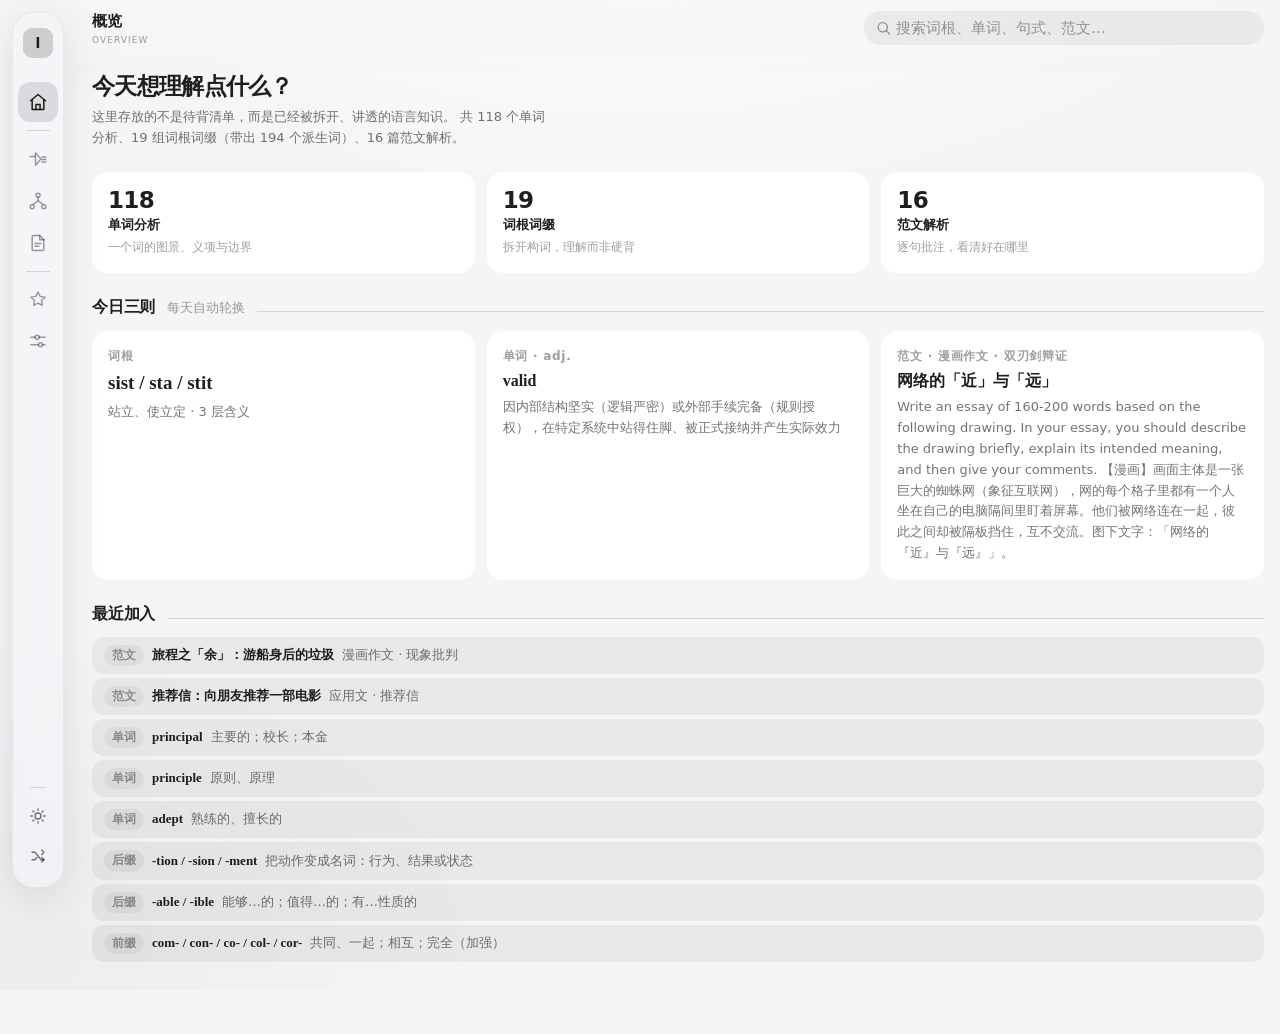
==== commit 07b4a335: "改名 lex，手机端导航改成左侧抽屉，加应用图标 改名   显示名从 English Lab 改成 lex（仓库名和 Pages 路径不变）。   标题、品牌标记、README、manifest 一并" ====
--- a/index.html
+++ b/index.html
@@ -3,12 +3,19 @@
 <head>
 <meta charset="UTF-8">
 <meta name="viewport" content="width=device-width, initial-scale=1, viewport-fit=cover">
-<meta name="description" content="个人英语学习库：词根词缀、关键辨析、好词好句、范文解析">
+<meta name="description" content="lex — 个人英语学习库：单词分析、词根词缀、范文解析">
+<meta name="apple-mobile-web-app-title" content="lex">
+<meta name="apple-mobile-web-app-status-bar-style" content="black-translucent">
+<meta name="mobile-web-app-capable" content="yes">
 <meta name="theme-color" content="#f0f0f2" media="(prefers-color-scheme: light)">
 <meta name="theme-color" content="#121214" media="(prefers-color-scheme: dark)">
 <meta name="apple-mobile-web-app-capable" content="yes">
-<title>English Lab · 我的英语学习库</title>
-<link rel="stylesheet" href="assets/css/styles.css">
+<title>lex · 我的英语学习库</title>
+<link rel="icon" href="assets/icon/icon.svg" type="image/svg+xml">
+<link rel="icon" href="assets/icon/favicon-32.png" sizes="32x32" type="image/png">
+<link rel="apple-touch-icon" href="assets/icon/apple-touch-icon.png">
+<link rel="manifest" href="manifest.webmanifest">
+<link rel="stylesheet" href="assets/css/styles.css?v=202608231827">
 </head>
 <body data-section="home">
 
@@ -33,6 +40,7 @@
   <symbol id="i-sort" viewBox="0 0 24 24" fill="none" stroke="currentColor" stroke-width="1.8" stroke-linecap="round" stroke-linejoin="round"><path d="M4 7h13M4 12h9M4 17h5"/><path d="M18 10.5V19m0 0 2.5-2.5M18 19l-2.5-2.5"/></symbol>
   <!-- 单词剖析：一束光经棱镜散成多条谱线＝一个词长出多个义项 -->
   <symbol id="i-word" viewBox="0 0 24 24" fill="none" stroke="currentColor" stroke-width="1.7" stroke-linecap="round" stroke-linejoin="round"><path d="M2.5 9h6.2"/><path d="M9 4.5 15.5 12 9 19.5z"/><path d="M16.5 9.5h5M17 12.5h4.5M16.5 15.5h5"/></symbol>
+  <symbol id="i-menu" viewBox="0 0 24 24" fill="none" stroke="currentColor" stroke-width="1.9" stroke-linecap="round"><path d="M4 7h16M4 12h16M4 17h16"/></symbol>
   <symbol id="i-settings" viewBox="0 0 24 24" fill="none" stroke="currentColor" stroke-width="1.8" stroke-linecap="round" stroke-linejoin="round"><path d="M3.5 7.5h5M13.5 7.5h7M3.5 16.5h9M17.5 16.5h3"/><circle cx="11" cy="7.5" r="2.4"/><circle cx="15" cy="16.5" r="2.4"/></symbol>
   <symbol id="i-link" viewBox="0 0 24 24" fill="none" stroke="currentColor" stroke-width="1.8" stroke-linecap="round" stroke-linejoin="round"><path d="M10 13.5a3.5 3.5 0 0 0 5 0l3-3a3.5 3.5 0 0 0-5-5l-1.5 1.5"/><path d="M14 10.5a3.5 3.5 0 0 0-5 0l-3 3a3.5 3.5 0 0 0 5 5l1.5-1.5"/></symbol>
 </svg>
@@ -40,10 +48,10 @@
 <div class="app">
 
   <!-- 侧栏 / 导轨 -->
-  <nav class="rail" aria-label="主导航">
+  <nav class="rail" id="rail" aria-label="主导航">
     <div class="brand">
-      <div class="brand__mark">E</div>
-      <div class="brand__txt">英语学习库<small>English Lab</small></div>
+      <div class="brand__mark">l</div>
+      <div class="brand__txt">lex<small>我的英语学习库</small></div>
     </div>
     <ul class="navlist" id="nav"></ul>
     <div class="rail__foot">
@@ -59,6 +67,10 @@
   <!-- 主区 -->
   <div class="main">
     <header class="topbar">
+      <button class="btn btn--icon btn--ghost topbar__menu" id="menuBtn"
+              aria-label="打开导航" aria-controls="rail" aria-expanded="false">
+        <svg width="18" height="18"><use href="#i-menu"/></svg>
+      </button>
       <div class="topbar__title" id="pageTitle">概览<small>OVERVIEW</small></div>
       <div class="topbar__spacer"></div>
       <div class="search" id="searchBox">
@@ -72,12 +84,17 @@
   </div>
 </div>
 
-<!-- 手机底部导航 -->
-<nav class="tabbar" id="tabbar" aria-label="底部导航"></nav>
+<!-- 手机上侧栏变成可折叠抽屉，这层遮罩用来点击关闭 -->
+<div class="scrim" id="scrim" hidden></div>
 
-<script src="data/words.js"></script>
-<script src="data/roots.js"></script>
-<script src="data/essays.js"></script>
-<script src="assets/js/app.js"></script>
+<!-- 右下角：随机复习下一条 -->
+<button class="fab" id="fabShuffle" aria-label="随机复习下一条">
+  <svg width="22" height="22"><use href="#i-shuffle"/></svg>
+</button>
+
+<script src="data/words.js?v=202608231827"></script>
+<script src="data/roots.js?v=202608231827"></script>
+<script src="data/essays.js?v=202608231827"></script>
+<script src="assets/js/app.js?v=202608231827"></script>
 </body>
 </html>
--- a/assets/css/styles.css
+++ b/assets/css/styles.css
@@ -98,7 +98,6 @@
   --gap: 12px;                                 /* 悬浮件与窗口边缘的等距留白 */
   --rail: 76px;                                /* 只放图标的导轨：76 - 2×gap = 52px 面板 */
   --topbar: 56px;
-  --tabbar: 58px;
   --safe-b: env(safe-area-inset-bottom, 0px);
 }
 
@@ -267,13 +266,15 @@
 }
 .nav-sep { width: 24px; height: .5px; background: var(--divider); margin: 6px 0; }
 .navitem:hover { background: var(--fill-1); color: var(--ink); }
-.navitem__ico { display: grid; place-items: center; color: var(--ink-3); transition: color .16s; }
+.navitem__ico { display: grid; place-items: center; flex: none; color: var(--ink-3); transition: color .16s; }
+/* 桌面导轨只留图标，名称交给 title 提示；DOM 里保留文字是为了读屏和手机抽屉 */
+.navitem__label, .navitem__count { display: none; }
+/* 权重要压过后面 .btn 的 display，所以用子选择器而不是单类 */
+.topbar > .topbar__menu { display: none; }
 /* 选中态 = 一块填充，仅此而已（Apple: .navigation-item--selected 只改 background-color） */
 .navitem.is-active { background: var(--fill-2); color: var(--ink); }
 .navitem.is-active .navitem__ico { color: var(--ink); }
 .rail__foot { margin-top: auto; display: flex; flex-direction: column; align-items: center; gap: var(--s2); padding: var(--s3) 0 0; margin-inline: var(--s3); border-top: .5px solid var(--divider); }
-
-.tabbar { display: none; }
 
 /* ---------- 5. 组件 ---------- */
 /* 内容层：平的。填充 + 圆角，没有描边、没有模糊、没有高光。 */
@@ -363,6 +364,29 @@
 .star:active { transform: scale(.86); }
 .star.is-on { color: var(--warn); }
 .star.is-on svg { fill: currentColor; }
+
+/* 抽屉背后的遮罩：手机上才会出现 */
+.scrim {
+  position: fixed; inset: 0; z-index: 45;
+  background: rgba(0, 0, 0, .32);
+  backdrop-filter: blur(2px); -webkit-backdrop-filter: blur(2px);
+  opacity: 0; transition: opacity .22s;
+}
+body.nav-open .scrim { opacity: 1; }
+
+/* 右下角「随机复习下一条」。桌面上导轨底部已经有这个按钮，所以只在手机出现 */
+.fab {
+  display: none;
+  position: fixed; z-index: 55;
+  right: var(--gap); bottom: calc(var(--safe-b) + var(--gap));
+  width: 52px; height: 52px; border-radius: 50%;
+  place-items: center; color: var(--ink);
+  background: var(--glass-bg);
+  backdrop-filter: var(--glass-blur); -webkit-backdrop-filter: var(--glass-blur);
+  box-shadow: var(--glass-shadow), var(--rim);
+  transition: transform .12s;
+}
+.fab:active { transform: scale(.92); }
 
 /* 轻提示：功能层的一枚浮起胶囊，内容从底下过 */
 .toast {
@@ -762,29 +786,41 @@
 /* ---------- 7. 响应式 ---------- */
 @media (max-width: 759px) {
   .app { grid-template-columns: 1fr; }
-  .rail { display: none; }
-  .content { padding: var(--s3) var(--s3) calc(var(--tabbar) + var(--s7) + var(--safe-b)); }
+
+  /* 侧栏变成从左侧滑出的抽屉：同一个元素，换一种呈现 */
+  .rail {
+    position: fixed; top: var(--gap); left: 0; z-index: 50;
+    width: min(76vw, 268px); height: calc(100dvh - var(--gap) * 2);
+    margin: 0 var(--gap);
+    padding: var(--s4) var(--s2);
+    transform: translateX(calc(-100% - var(--gap) * 2));
+    transition: transform .26s cubic-bezier(.2, .8, .3, 1);
+    visibility: hidden;
+  }
+  body.nav-open .rail { transform: none; visibility: visible; }
+
+  .brand { justify-content: flex-start; padding: 0 var(--s3) var(--s4); }
+  .brand__txt { display: block; font-weight: 700; letter-spacing: -.02em; font-size: var(--fs-md); }
+  .brand__txt small { display: block; font-size: 10px; font-weight: 500; letter-spacing: .04em; color: var(--ink-3); }
+
+  /* 抽屉里有地方，就把名称和条数都摆出来 */
+  .navlist { align-items: stretch; gap: 2px; }
+  .navitem { width: auto; height: auto; display: flex; align-items: center; gap: var(--s3); padding: 10px var(--s3); }
+  .navitem__label { display: block; flex: 1; font-size: var(--fs-base); font-weight: 550; }
+  .navitem__count { display: block; font-size: var(--fs-xs); color: var(--ink-3); font-variant-numeric: tabular-nums; }
+  .nav-sep { width: auto; margin: 6px var(--s3); }
+  .rail__foot { flex-direction: row; justify-content: flex-start; gap: var(--s2); }
+
+  .topbar > .topbar__menu { display: grid; margin-left: -4px; }
+  .fab { display: grid; }
+  /* 底部不再有标签栏，只需给右下角那颗按钮让出位置 */
+  .content { padding: var(--s3) var(--s3) calc(var(--safe-b) + 76px); }
   .topbar { padding: 0 var(--s3); gap: var(--s2); }
   .topbar__title small { display: none; }
   .search { max-width: none; }
 
-  /* 底栏也是浮起来的：离三边等距，整圈同样的描边，内容从底下滚过去 */
-  .tabbar {
-    position: fixed; z-index: 60;
-    left: var(--gap); right: var(--gap);
-    bottom: calc(var(--safe-b) + var(--gap));
-    display: grid; grid-auto-flow: column; grid-auto-columns: 1fr;
-    height: var(--tabbar); border-radius: var(--r-full);
-    background: var(--glass-bg);
-    backdrop-filter: var(--glass-blur); -webkit-backdrop-filter: var(--glass-blur);
-    box-shadow: var(--glass-shadow), var(--rim);
-  }
-  .tab { display: flex; flex-direction: column; align-items: center; justify-content: center; gap: 2px; color: var(--ink-3); font-size: 10px; font-weight: 600; transition: color .15s; }
-  .tab.is-active { color: var(--ink); }
-  .tab.is-active .tab__ico { background: var(--fill-2); }
-  .tab__ico { display: grid; place-items: center; width: 40px; height: 26px; border-radius: var(--r-full); transition: background .18s; }
-
-  .toast { bottom: calc(var(--safe-b) + var(--tabbar) + var(--gap) * 2); }
+
+  .toast { bottom: calc(var(--safe-b) + var(--gap) * 2 + 52px); }
 
   .tagrow { flex-direction: column; gap: 4px; }
   .tagrow__label { width: auto; }
@@ -829,7 +865,7 @@
     --glass-bg: #1c1c1e; --glass-pop: #2c2c2e; --surface: #1c1c1e;
   }
   body::before { display: none; }
-  .topbar::before, .rail, .tabbar, .ctrl__panel, .glass {
+  .topbar::before, .rail, .fab, .scrim, .ctrl__panel, .glass {
     backdrop-filter: none; -webkit-backdrop-filter: none;
   }
   .topbar::before { background: var(--bg); -webkit-mask-image: none; mask-image: none; }
@@ -847,7 +883,7 @@
 }
 
 @media print {
-  .rail, .tabbar, .topbar, .star, .btn, .ctrlbar, .backbar { display: none !important; }
+  .rail, .topbar, .star, .btn, .ctrlbar, .backbar, .fab, .scrim { display: none !important; }
   body::before { display: none; }
   .app { grid-template-columns: 1fr; }
   .content { padding: 0; }
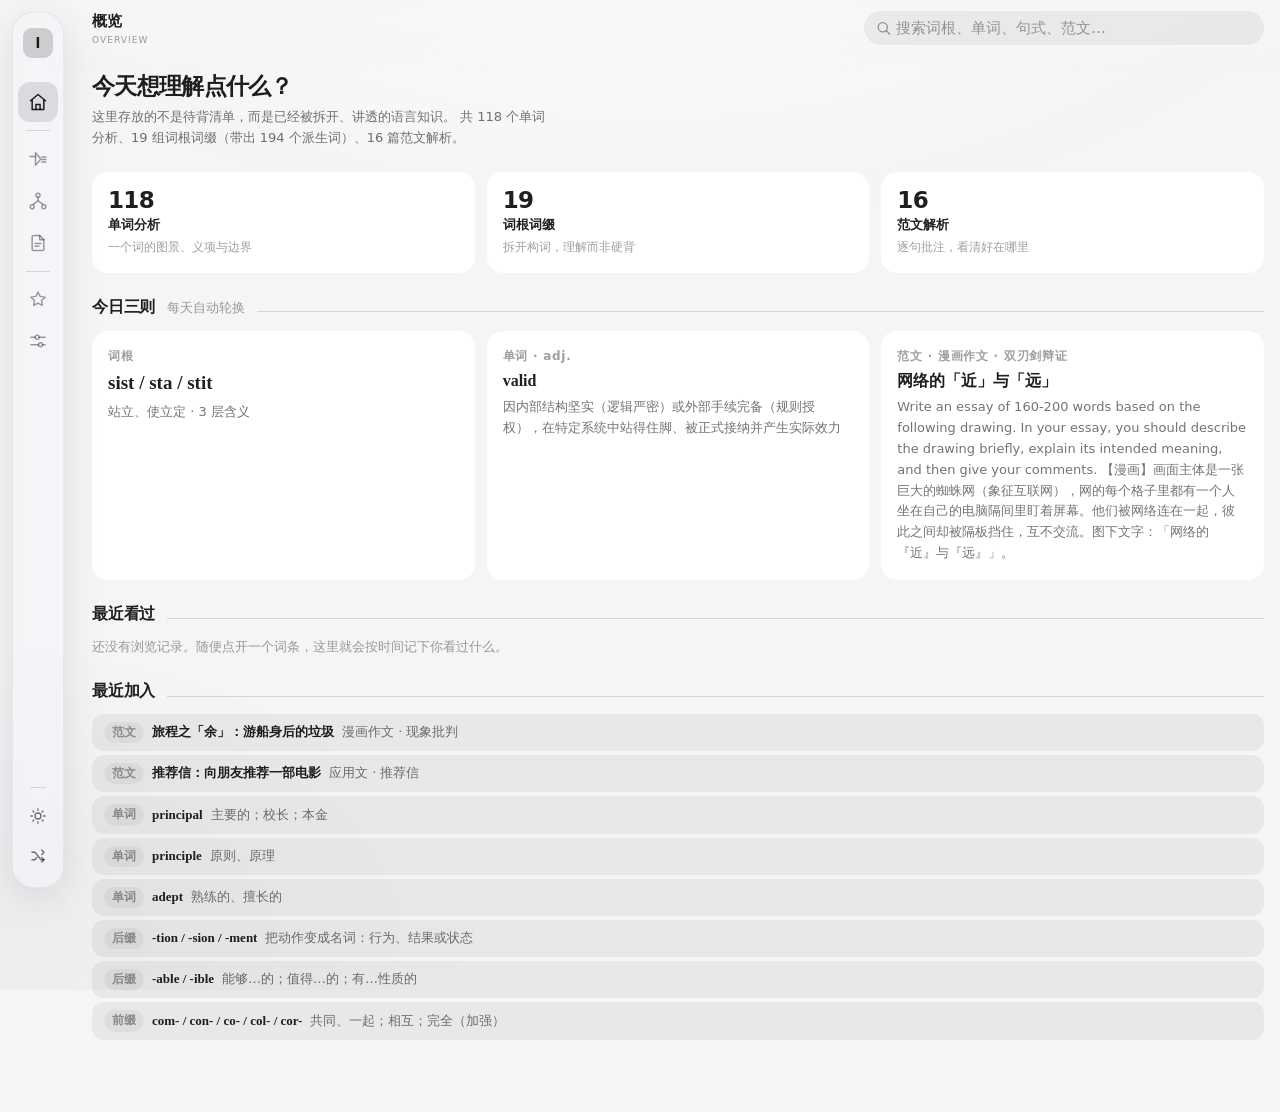
==== commit 4a8e12c5: "首页加「最近看过」：按时间倒序 + 分档 + 按分类筛 浏览记录写在 el.recent，只记详情页（列表页和搜索不算看过某个内容）， 同一条只留最近那一次，上限 60 条。和访问栈 trail 是两" ====
--- a/index.html
+++ b/index.html
@@ -15,7 +15,7 @@
 <link rel="icon" href="assets/icon/favicon-32.png" sizes="32x32" type="image/png">
 <link rel="apple-touch-icon" href="assets/icon/apple-touch-icon.png">
 <link rel="manifest" href="manifest.webmanifest">
-<link rel="stylesheet" href="assets/css/styles.css?v=202608231827">
+<link rel="stylesheet" href="assets/css/styles.css?v=202608231835">
 </head>
 <body data-section="home">
 
@@ -92,9 +92,9 @@
   <svg width="22" height="22"><use href="#i-shuffle"/></svg>
 </button>
 
-<script src="data/words.js?v=202608231827"></script>
-<script src="data/roots.js?v=202608231827"></script>
-<script src="data/essays.js?v=202608231827"></script>
-<script src="assets/js/app.js?v=202608231827"></script>
+<script src="data/words.js?v=202608231835"></script>
+<script src="data/roots.js?v=202608231835"></script>
+<script src="data/essays.js?v=202608231835"></script>
+<script src="assets/js/app.js?v=202608231835"></script>
 </body>
 </html>
--- a/assets/css/styles.css
+++ b/assets/css/styles.css
@@ -729,6 +729,17 @@
 .tile__t { font-weight: 650; font-size: var(--fs-sm); margin-top: 1px; }
 .tile__d { font-size: var(--fs-xs); color: var(--ink-3); margin-top: 2px; }
 
+/* — 最近看过 — */
+.timegroup + .timegroup { margin-top: var(--s4); }
+.timegroup__label {
+  display: flex; align-items: baseline; gap: 6px;
+  margin: 0 0 6px 2px; font-size: var(--fs-xs); font-weight: 700;
+  letter-spacing: .04em; color: var(--ink-2);
+}
+.timegroup__label span { font-weight: 500; color: var(--ink-3); font-variant-numeric: tabular-nums; }
+.minirow__time { flex: none; margin-left: auto; padding-left: var(--s2); font-size: var(--fs-xs); color: var(--ink-3); font-variant-numeric: tabular-nums; white-space: nowrap; }
+.recent__empty { font-size: var(--fs-sm); color: var(--ink-3); line-height: 1.6; margin-bottom: var(--s5); }
+
 .daily { display: grid; gap: var(--s3); grid-template-columns: repeat(auto-fit, minmax(250px, 1fr)); }
 .daily__card { display: block; padding: var(--s4); border-radius: var(--r-lg); background: var(--surface); transition: transform .18s, box-shadow .18s; }
 .daily__card:hover { transform: translateY(-1px); box-shadow: var(--sh-2); }
@@ -737,7 +748,7 @@
 .minirow { display: flex; align-items: center; gap: var(--s2); padding: 8px var(--s3); border-radius: var(--r-md); background: var(--fill-1); margin-bottom: 4px; transition: background .15s; }
 .minirow:hover { background: var(--fill-2); }
 .minirow__t { font-family: var(--font-en); font-weight: 650; font-size: var(--fs-sm); }
-.minirow__d { font-size: var(--fs-sm); color: var(--ink-2); overflow: hidden; text-overflow: ellipsis; white-space: nowrap; }
+.minirow__d { flex: 1; min-width: 0; font-size: var(--fs-sm); color: var(--ink-2); overflow: hidden; text-overflow: ellipsis; white-space: nowrap; }
 
 /* 一行并排的元信息标签 */
 .metarow { display: flex; align-items: center; gap: 5px; flex-wrap: wrap; }
@@ -822,6 +833,8 @@
 
   .toast { bottom: calc(var(--safe-b) + var(--gap) * 2 + 52px); }
 
+  .minirow__d { display: none; }
+
   .tagrow { flex-direction: column; gap: 4px; }
   .tagrow__label { width: auto; }
 
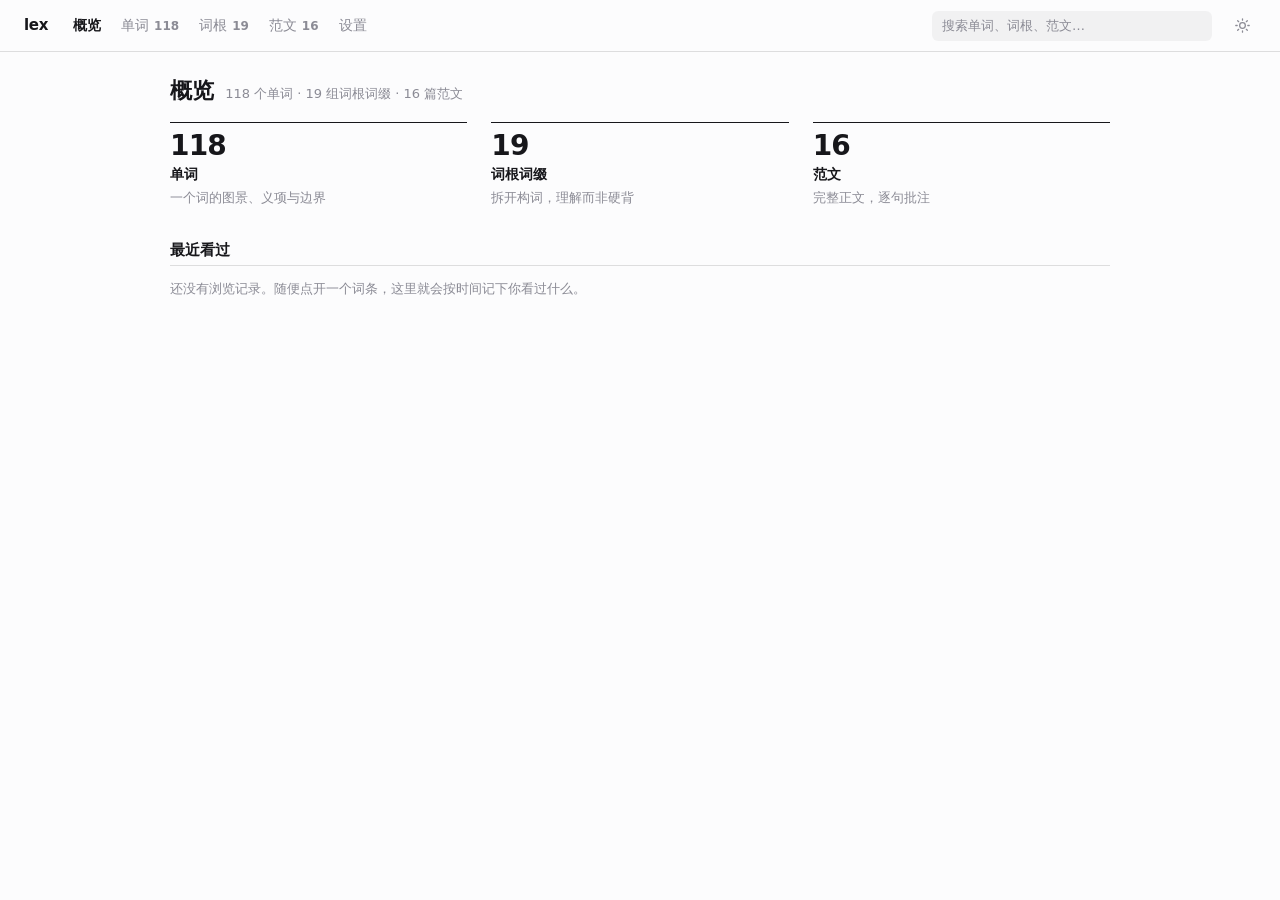
==== commit 5dcacc90: "重构：内容直接铺开，不再套折叠；数据改成 JSON 详情页原本每段内容都包在 <details> 里 —— 单词 7 块、范文 5 块、词根每个 义项 1 块。读一个词要展开七次，范文正文被批注框从中" ====
--- a/index.html
+++ b/index.html
@@ -3,98 +3,47 @@
 <head>
 <meta charset="UTF-8">
 <meta name="viewport" content="width=device-width, initial-scale=1, viewport-fit=cover">
-<meta name="description" content="lex — 个人英语学习库：单词分析、词根词缀、范文解析">
+<meta name="description" content="lex — 个人英语学习库：单词、词根词缀、范文">
 <meta name="apple-mobile-web-app-title" content="lex">
-<meta name="apple-mobile-web-app-status-bar-style" content="black-translucent">
+<meta name="apple-mobile-web-app-status-bar-style" content="default">
 <meta name="mobile-web-app-capable" content="yes">
-<meta name="theme-color" content="#f0f0f2" media="(prefers-color-scheme: light)">
-<meta name="theme-color" content="#121214" media="(prefers-color-scheme: dark)">
+<meta name="theme-color" content="#fcfcfd" media="(prefers-color-scheme: light)">
+<meta name="theme-color" content="#131316" media="(prefers-color-scheme: dark)">
 <meta name="apple-mobile-web-app-capable" content="yes">
 <title>lex · 我的英语学习库</title>
 <link rel="icon" href="assets/icon/icon.svg" type="image/svg+xml">
 <link rel="icon" href="assets/icon/favicon-32.png" sizes="32x32" type="image/png">
 <link rel="apple-touch-icon" href="assets/icon/apple-touch-icon.png">
 <link rel="manifest" href="manifest.webmanifest">
-<link rel="stylesheet" href="assets/css/styles.css?v=202608231835">
+<link rel="stylesheet" href="assets/css/styles.css?v=202609061535">
 </head>
 <body data-section="home">
 
-<!-- 图标 sprite -->
+<!-- 图标 sprite。导航是文字，所以这里只剩真正需要图形的几个 -->
 <svg style="display:none" aria-hidden="true">
-  <symbol id="i-home" viewBox="0 0 24 24" fill="none" stroke="currentColor" stroke-width="1.8" stroke-linecap="round" stroke-linejoin="round"><path d="M3 10.5 12 3l9 7.5"/><path d="M5 9.5V21h14V9.5"/><path d="M9.5 21v-6h5v6"/></symbol>
-  <symbol id="i-roots" viewBox="0 0 24 24" fill="none" stroke="currentColor" stroke-width="1.8" stroke-linecap="round" stroke-linejoin="round"><circle cx="12" cy="5" r="2.4"/><circle cx="5" cy="19" r="2.4"/><circle cx="19" cy="19" r="2.4"/><path d="M12 7.4v3.2M12 10.6c0 3-3.5 3-5.6 5.2M12 10.6c0 3 3.5 3 5.6 5.2"/></symbol>
-  <symbol id="i-contrast" viewBox="0 0 24 24" fill="none" stroke="currentColor" stroke-width="1.8" stroke-linecap="round" stroke-linejoin="round"><path d="M12 3v18"/><path d="M6 6H3l3 6 3-6H6z"/><path d="M18 6h-3l3 6 3-6h-3z"/><path d="M6 6h12"/><path d="M8 21h8"/></symbol>
-  <symbol id="i-phrase" viewBox="0 0 24 24" fill="none" stroke="currentColor" stroke-width="1.8" stroke-linecap="round" stroke-linejoin="round"><path d="M7 15c-2.2 0-3.5-1.5-3.5-3.6S5 7.5 7.2 7.5c1.6 0 2.8 1 2.8 2.6 0 3.4-2.4 6-5.5 7.4"/><path d="M17.5 15c-2.2 0-3.5-1.5-3.5-3.6s1.5-3.9 3.7-3.9c1.6 0 2.8 1 2.8 2.6 0 3.4-2.4 6-5.5 7.4"/></symbol>
-  <symbol id="i-essay" viewBox="0 0 24 24" fill="none" stroke="currentColor" stroke-width="1.8" stroke-linecap="round" stroke-linejoin="round"><path d="M14 3H6.5A1.5 1.5 0 0 0 5 4.5v15A1.5 1.5 0 0 0 6.5 21h11a1.5 1.5 0 0 0 1.5-1.5V8z"/><path d="M14 3v5h5"/><path d="M8.5 12.5h7M8.5 16h4.5"/></symbol>
-  <symbol id="i-star" viewBox="0 0 24 24" fill="none" stroke="currentColor" stroke-width="1.7" stroke-linecap="round" stroke-linejoin="round"><path d="m12 3.6 2.6 5.3 5.9.9-4.3 4.1 1 5.8-5.2-2.7-5.2 2.7 1-5.8L3.5 9.8l5.9-.9z"/></symbol>
   <symbol id="i-search" viewBox="0 0 24 24" fill="none" stroke="currentColor" stroke-width="1.9" stroke-linecap="round"><circle cx="11" cy="11" r="6.5"/><path d="m16 16 4.5 4.5"/></symbol>
   <symbol id="i-x" viewBox="0 0 24 24" fill="none" stroke="currentColor" stroke-width="2" stroke-linecap="round"><path d="M6 6l12 12M18 6 6 18"/></symbol>
   <symbol id="i-back" viewBox="0 0 24 24" fill="none" stroke="currentColor" stroke-width="2" stroke-linecap="round" stroke-linejoin="round"><path d="M14.5 5 8 12l6.5 7"/></symbol>
   <symbol id="i-sun" viewBox="0 0 24 24" fill="none" stroke="currentColor" stroke-width="1.8" stroke-linecap="round"><circle cx="12" cy="12" r="4"/><path d="M12 2.5v2M12 19.5v2M2.5 12h2M19.5 12h2M5.2 5.2l1.4 1.4M17.4 17.4l1.4 1.4M18.8 5.2l-1.4 1.4M6.6 17.4l-1.4 1.4"/></symbol>
   <symbol id="i-moon" viewBox="0 0 24 24" fill="none" stroke="currentColor" stroke-width="1.8" stroke-linecap="round" stroke-linejoin="round"><path d="M20 14.5A8.5 8.5 0 0 1 9.5 4a8.5 8.5 0 1 0 10.5 10.5z"/></symbol>
   <symbol id="i-copy" viewBox="0 0 24 24" fill="none" stroke="currentColor" stroke-width="1.7" stroke-linecap="round" stroke-linejoin="round"><rect x="9" y="9" width="11" height="11" rx="2"/><path d="M5.5 15H5a1 1 0 0 1-1-1V5a1 1 0 0 1 1-1h9a1 1 0 0 1 1 1v.5"/></symbol>
-  <symbol id="i-shuffle" viewBox="0 0 24 24" fill="none" stroke="currentColor" stroke-width="1.8" stroke-linecap="round" stroke-linejoin="round"><path d="M17 4l3 3-3 3"/><path d="M17 14l3 3-3 3"/><path d="M4 7h4l8 10h4"/><path d="M4 17h4l2.5-3"/></symbol>
-  <symbol id="i-chev" viewBox="0 0 24 24" fill="none" stroke="currentColor" stroke-width="2.2" stroke-linecap="round" stroke-linejoin="round"><path d="M9 5.5 15.5 12 9 18.5"/></symbol>
-  <symbol id="i-collapse" viewBox="0 0 24 24" fill="none" stroke="currentColor" stroke-width="1.8" stroke-linecap="round" stroke-linejoin="round"><path d="M4 6h16M4 18h16"/><path d="M12 9.5 9 12.5h6L12 9.5z" fill="currentColor" stroke="none"/><path d="M12 14.5 9 11.5h6l-3 3z" fill="currentColor" stroke="none"/></symbol>
-  <symbol id="i-expand" viewBox="0 0 24 24" fill="none" stroke="currentColor" stroke-width="1.8" stroke-linecap="round" stroke-linejoin="round"><path d="M4 5h16M4 19h16"/><path d="M12 8.5 9 11.5h6L12 8.5z" fill="currentColor" stroke="none"/><path d="M12 15.5 9 12.5h6l-3 3z" fill="currentColor" stroke="none"/></symbol>
-  <symbol id="i-sort" viewBox="0 0 24 24" fill="none" stroke="currentColor" stroke-width="1.8" stroke-linecap="round" stroke-linejoin="round"><path d="M4 7h13M4 12h9M4 17h5"/><path d="M18 10.5V19m0 0 2.5-2.5M18 19l-2.5-2.5"/></symbol>
-  <!-- 单词剖析：一束光经棱镜散成多条谱线＝一个词长出多个义项 -->
-  <symbol id="i-word" viewBox="0 0 24 24" fill="none" stroke="currentColor" stroke-width="1.7" stroke-linecap="round" stroke-linejoin="round"><path d="M2.5 9h6.2"/><path d="M9 4.5 15.5 12 9 19.5z"/><path d="M16.5 9.5h5M17 12.5h4.5M16.5 15.5h5"/></symbol>
-  <symbol id="i-menu" viewBox="0 0 24 24" fill="none" stroke="currentColor" stroke-width="1.9" stroke-linecap="round"><path d="M4 7h16M4 12h16M4 17h16"/></symbol>
-  <symbol id="i-settings" viewBox="0 0 24 24" fill="none" stroke="currentColor" stroke-width="1.8" stroke-linecap="round" stroke-linejoin="round"><path d="M3.5 7.5h5M13.5 7.5h7M3.5 16.5h9M17.5 16.5h3"/><circle cx="11" cy="7.5" r="2.4"/><circle cx="15" cy="16.5" r="2.4"/></symbol>
-  <symbol id="i-link" viewBox="0 0 24 24" fill="none" stroke="currentColor" stroke-width="1.8" stroke-linecap="round" stroke-linejoin="round"><path d="M10 13.5a3.5 3.5 0 0 0 5 0l3-3a3.5 3.5 0 0 0-5-5l-1.5 1.5"/><path d="M14 10.5a3.5 3.5 0 0 0-5 0l-3 3a3.5 3.5 0 0 0 5 5l1.5-1.5"/></symbol>
 </svg>
 
-<div class="app">
+<header class="topbar">
+  <a class="brand" href="#/home">lex</a>
+  <nav class="nav" id="nav" aria-label="主导航"></nav>
+  <div class="search" id="searchBox">
+    <input id="searchInput" type="search" placeholder="搜索单词、词根、范文…" autocomplete="off" aria-label="全站搜索">
+    <button class="search__clear" id="searchClear" aria-label="清除"><svg width="13" height="13"><use href="#i-x"/></svg></button>
+  </div>
+  <button class="iconbtn" id="themeBtn" title="切换主题" aria-label="切换主题">
+    <svg width="17" height="17"><use href="#i-sun"/></svg>
+  </button>
+</header>
 
-  <!-- 侧栏 / 导轨 -->
-  <nav class="rail" id="rail" aria-label="主导航">
-    <div class="brand">
-      <div class="brand__mark">l</div>
-      <div class="brand__txt">lex<small>我的英语学习库</small></div>
-    </div>
-    <ul class="navlist" id="nav"></ul>
-    <div class="rail__foot">
-      <button class="btn btn--icon btn--ghost" id="themeBtn" title="切换主题" aria-label="切换主题">
-        <svg width="18" height="18"><use href="#i-sun"/></svg>
-      </button>
-      <button class="btn btn--icon btn--ghost" id="shuffleBtn" title="随机复习一条" aria-label="随机复习">
-        <svg width="18" height="18"><use href="#i-shuffle"/></svg>
-      </button>
-    </div>
-  </nav>
+<main class="content" id="view" tabindex="-1"></main>
 
-  <!-- 主区 -->
-  <div class="main">
-    <header class="topbar">
-      <button class="btn btn--icon btn--ghost topbar__menu" id="menuBtn"
-              aria-label="打开导航" aria-controls="rail" aria-expanded="false">
-        <svg width="18" height="18"><use href="#i-menu"/></svg>
-      </button>
-      <div class="topbar__title" id="pageTitle">概览<small>OVERVIEW</small></div>
-      <div class="topbar__spacer"></div>
-      <div class="search" id="searchBox">
-        <span class="search__icon"><svg width="17" height="17"><use href="#i-search"/></svg></span>
-        <input id="searchInput" type="search" placeholder="搜索词根、单词、句式、范文…" autocomplete="off" aria-label="全站搜索">
-        <button class="search__clear" id="searchClear" aria-label="清除"><svg width="14" height="14"><use href="#i-x"/></svg></button>
-      </div>
-    </header>
-
-    <main class="content" id="view" tabindex="-1"></main>
-  </div>
-</div>
-
-<!-- 手机上侧栏变成可折叠抽屉，这层遮罩用来点击关闭 -->
-<div class="scrim" id="scrim" hidden></div>
-
-<!-- 右下角：随机复习下一条 -->
-<button class="fab" id="fabShuffle" aria-label="随机复习下一条">
-  <svg width="22" height="22"><use href="#i-shuffle"/></svg>
-</button>
-
-<script src="data/words.js?v=202608231835"></script>
-<script src="data/roots.js?v=202608231835"></script>
-<script src="data/essays.js?v=202608231835"></script>
-<script src="assets/js/app.js?v=202608231835"></script>
+<script src="assets/js/md.js?v=202609061535"></script>
+<script src="assets/js/app.js?v=202609061535"></script>
 </body>
 </html>
--- a/assets/css/styles.css
+++ b/assets/css/styles.css
@@ -1,165 +1,68 @@
 /* ============================================================
-   English Lab — 设计系统
-   照 Apple HIG 的两层模型重做（材质参数取自 Apple Podcasts 线上样式表）：
-
-     ▸ 功能层（悬浮）  侧栏 / 顶栏 / 标签栏 / 浮层 / 药丸控件
-       "Liquid Glass forms a distinct functional layer for controls and
-        navigation elements ... that floats above the content layer."
-       配方：半透明填充 + saturate(220%) blur(16px)
-             + 四周等宽 .5px 内描边（--rim）
-             + 全向投影 0 10px 40px
-       它们与窗口边缘留出等距 --gap，内容从底下滚过去。
-
-     ▸ 内容层（平面）  卡片 / 行 / 区块
-       "Don't use Liquid Glass in the content layer."
-       没有描边、没有模糊、没有高光：只有填充色和 .5px 分隔线。
-
-   文字与填充都是「同一个颜色的不同透明度」，照 Apple 的
-   primary/secondary/tertiary/quaternary/quinary 五档来。
-
-   1. 令牌  2. 基础  3. 布局  4. 导航  5. 组件
-   6. 板块  7. 响应式  8. 动效
+   lex — 样式
+
+   实用主义：内容层是平的，没有玻璃、没有模糊、没有阴影、没有悬停抬起，
+   也没有把内容装起来的彩色盒子。层次只靠三样东西：
+     字号字重  ·  .5px 细线  ·  留白
+
+   颜色只出现在内容上：英文正文用衬线，释义和站内链接用唯一那个强调色，
+   其余一律是三档灰。外壳（顶栏、导航、按钮）永远中性。
+
+     1. 令牌   2. 基础   3. 外壳   4. 通用件
+     5. 列表   6. 正文   7. markdown   8. 范文   9. 设置   10. 响应式
    ============================================================ */
 
 /* ---------- 1. 令牌 ---------- */
 :root {
-  /* 画布与文字 —— 文字是「黑色的不同透明度」，不是一串灰色号
-     对齐 Apple: systemPrimary .85 / Secondary .5 / Tertiary .25 */
-  --bg:            #f5f5f7;
-  --ink:           rgba(0, 0, 0, .88);
-  --ink-2:         rgba(0, 0, 0, .55);
-  --ink-3:         rgba(0, 0, 0, .38);
-
-  /* ▸ 功能层材质：只给悬浮的控件和导航用 */
-  --glass-bg:      rgba(245, 245, 247, .55);   /* = Apple --glassMaterialBackground-onLight */
-  --glass-pop:     rgba(250, 250, 252, .88);   /* 浮层含大段文字，用更厚的一档 */
-  --glass-blur:    saturate(220%) blur(16px);
-  --glass-shadow:  0 10px 40px rgba(0, 0, 0, .10);
-  --edge:          rgba(245, 245, 247, .62);   /* 滚动边缘的压底 */
-  --stroke:        rgba(0, 0, 0, .05);         /* = --glassMaterialInnerStrokeAlpha .05 onLight */
-  /* 四条 .5px 内阴影拼成一圈等宽描边：上下左右完全一样，Apple 原样写法 */
-  --rim: inset .5px .5px var(--stroke), inset .5px -.5px var(--stroke),
-         inset -.5px .5px var(--stroke), inset -.5px -.5px var(--stroke);
-
-  /* ▸ 内容层：纯平面。没有描边、没有模糊，只有填充和分隔线 */
-  --surface:       #ffffff;                    /* 卡片 / 容器 */
-  --surface-2:     #ffffff;                    /* 悬停（靠投影抬高，不靠变色） */
-  --fill-1:        rgba(0, 0, 0, .05);         /* = systemQuinary  次级块 */
-  --fill-2:        rgba(0, 0, 0, .10);         /* = systemQuaternary  悬停 / 选中 */
-  --fill-3:        rgba(0, 0, 0, .16);         /* 最强的一档填充 */
-  --divider:       rgba(0, 0, 0, .13);         /* = --labelDivider，配 .5px */
-
-  /* 界面本身（导航、按钮、胶囊、卡片、背景）一律中性，不上色 */
-  --accent:        var(--ink);                 /* 激活态图标 / 焦点环 */
-  --accent-soft:   var(--fill-2);
-  --accent-line:   var(--fill-3);
-  --accent-ink:    var(--ink);
-  --fill-strong:   rgba(0, 0, 0, .88);         /* 实心徽标 / 选中胶囊 */
-  --on-fill:       #ffffff;
-
-  /* ▸ 内容色 —— 只染「正文里有意义的那几个词」：
-       释义、词根、链接、搜索命中、范文批注、练习答案。
-     导航、按钮、卡片、背景一概不碰它。 */
-  --key:           #5a4ff3;
-  --key-ink:       #4136cc;                    /* 浅底上的可读文字色 */
-  --key-soft:      rgba(90, 79, 243, .12);     /* 只用来标记正文，不做面板底色 */
-  --key-line:      rgba(90, 79, 243, .30);
-  --on-key:        #ffffff;
-
-  /* 收藏与提醒 */
-  --warn:          #b0700c;
-  --warn-soft:     rgba(202, 138, 30, .16);
-
-  /* 掌握度四档 —— 内容色的一种：它说明的是这个词的状态。
-     一律走低透明度填充，够区分即可，不能盖过正文。 */
-  --m-known:     rgba(46, 138, 92, .15);  --m-known-ink:    #2c6a48;
-  --m-familiar:  rgba(56, 118, 186, .15); --m-familiar-ink: #305f8e;
-  --m-vague:     rgba(178, 128, 28, .18); --m-vague-ink:    #856112;
-  --m-unknown:   rgba(188, 72, 72, .14);  --m-unknown-ink:  #94403f;
-
-  /* 环境层 —— 极淡的明暗起伏，给玻璃一点可折射的东西 */
-  --amb-a:         rgba(255, 255, 255, .9);
-  --amb-b:         rgba(0, 0, 0, .035);
-
-  --line-strong:   var(--fill-3);              /* 滚动条滑块 */
-
-  --font-cn: "PingFang SC", "Microsoft YaHei", "Hiragino Sans GB", system-ui, sans-serif;
-  --font-en: "Charter", "Iowan Old Style", "Georgia", "Songti SC", serif;
-  --font-ui: system-ui, -apple-system, "Segoe UI", var(--font-cn), sans-serif;
-  --fs-xs: .75rem;  --fs-sm: .8125rem; --fs-base: .9375rem;
-  --fs-md: 1rem; --fs-lg: 1.1875rem; --fs-xl: 1.4375rem; --fs-2xl: 1.75rem;
+  --bg:        #fcfcfd;
+  --ink:       #17171b;
+  --ink-2:     #56565f;
+  --ink-3:     #8b8b95;
+
+  --line:      rgba(0, 0, 0, .12);      /* 分隔线，配 .5px */
+  --line-2:    rgba(0, 0, 0, .07);      /* 更弱的分隔 */
+  --fill:      rgba(0, 0, 0, .045);     /* 例句、代码、开关的底 */
+  --fill-2:    rgba(0, 0, 0, .09);      /* 选中的开关 */
+  --on-fill:   #17171b;
+
+  --key:       #3b3fb8;                 /* 唯一的内容强调色 */
+  --key-soft:  rgba(59, 63, 184, .12);
+  --key-line:  rgba(59, 63, 184, .38);
+
+  --font-ui:   -apple-system, BlinkMacSystemFont, "Segoe UI", "PingFang SC",
+               "Hiragino Sans GB", "Microsoft YaHei", system-ui, sans-serif;
+  --font-en:   Charter, "Iowan Old Style", "Source Serif Pro", Georgia, serif;
+  --font-code: ui-monospace, SFMono-Regular, Menlo, Consolas, monospace;
+
+  --fs-xs:  .75rem;
+  --fs-sm:  .8125rem;
+  --fs-base: .875rem;
+  --fs-md:  .9375rem;
+  --fs-lg:  1.0625rem;
+  --fs-xl:  1.375rem;
+  --fs-2xl: 1.75rem;
 
   --s1: 4px; --s2: 8px; --s3: 12px; --s4: 16px; --s5: 24px; --s6: 32px; --s7: 48px;
-  --r-sm: 8px; --r-md: 12px; --r-lg: 16px; --r-xl: 22px; --r-full: 999px;
-
-  /* 内容层是平的，没有静态阴影；只有悬停抬起时才给一层 */
-  --sh-2: 0 4px 16px rgba(0,0,0,.07);
-
-  --gap: 12px;                                 /* 悬浮件与窗口边缘的等距留白 */
-  --rail: 76px;                                /* 只放图标的导轨：76 - 2×gap = 52px 面板 */
-  --topbar: 56px;
+  --topbar: 52px;
   --safe-b: env(safe-area-inset-bottom, 0px);
 }
 
 @media (prefers-color-scheme: dark) {
   :root:not([data-theme="light"]) {
-    --bg: #0d0d0f;
-    --ink: rgba(255, 255, 255, .92);
-    --ink-2: rgba(255, 255, 255, .60);
-    --ink-3: rgba(255, 255, 255, .42);
-    --glass-bg: rgba(38, 38, 40, .6);          /* = --glassMaterialBackground-onDark */
-    --glass-pop: rgba(44, 44, 46, .86);
-    --glass-shadow: 0 10px 40px rgba(0, 0, 0, .2);
-    --edge: rgba(13, 13, 15, .62);
-    --stroke: rgba(255, 255, 255, .2);         /* 深色下描边更亮：Apple 也是 .05 → .2 */
-    --surface: rgba(255, 255, 255, .055);
-    --surface-2: rgba(255, 255, 255, .085);
-    --fill-1: rgba(255, 255, 255, .07);
-    --fill-2: rgba(255, 255, 255, .12);
-    --fill-3: rgba(255, 255, 255, .20);
-    --divider: rgba(255, 255, 255, .10);
-    --fill-strong: rgba(255, 255, 255, .92); --on-fill: #17171a;
-    --m-known: rgba(108, 198, 148, .18);  --m-known-ink:    #8ed6ae;
-    --m-familiar: rgba(120, 174, 238, .18); --m-familiar-ink: #9cc3f0;
-    --m-vague: rgba(222, 178, 90, .18);   --m-vague-ink:    #dfb87a;
-    --m-unknown: rgba(238, 128, 128, .16); --m-unknown-ink:  #eea2a2;
-    --key: #948cff; --key-ink: #b9b3ff;
-    --key-soft: rgba(148, 140, 255, .18); --key-line: rgba(148, 140, 255, .36);
-    --on-key: #16132a;
-    --warn: #e0a655; --warn-soft: rgba(224, 166, 85, .18);
-    --amb-a: rgba(255, 255, 255, .05);
-    --amb-b: rgba(255, 255, 255, .02);
-    --sh-2: 0 4px 16px rgba(0,0,0,.4);
+    --bg: #131316; --ink: #ececf1; --ink-2: #9b9ba6; --ink-3: #6b6b76;
+    --line: rgba(255, 255, 255, .16); --line-2: rgba(255, 255, 255, .09);
+    --fill: rgba(255, 255, 255, .06); --fill-2: rgba(255, 255, 255, .13);
+    --on-fill: #ececf1;
+    --key: #9ba3ff; --key-soft: rgba(155, 163, 255, .16); --key-line: rgba(155, 163, 255, .45);
   }
 }
+/* 手动选深色时同一套值 —— 改令牌两处都要改 */
 :root[data-theme="dark"] {
-  --bg: #0d0d0f;
-  --ink: rgba(255, 255, 255, .92);
-  --ink-2: rgba(255, 255, 255, .60);
-  --ink-3: rgba(255, 255, 255, .42);
-  --glass-bg: rgba(38, 38, 40, .6);          /* = --glassMaterialBackground-onDark */
-  --glass-pop: rgba(44, 44, 46, .86);
-  --glass-shadow: 0 10px 40px rgba(0, 0, 0, .2);
-  --edge: rgba(13, 13, 15, .62);
-  --stroke: rgba(255, 255, 255, .2);         /* 深色下描边更亮：Apple 也是 .05 → .2 */
-  --surface: rgba(255, 255, 255, .055);
-  --surface-2: rgba(255, 255, 255, .085);
-  --fill-1: rgba(255, 255, 255, .07);
-  --fill-2: rgba(255, 255, 255, .12);
-  --fill-3: rgba(255, 255, 255, .20);
-  --divider: rgba(255, 255, 255, .10);
-  --fill-strong: rgba(255, 255, 255, .92); --on-fill: #17171a;
-  --m-known: rgba(108, 198, 148, .18);  --m-known-ink:    #8ed6ae;
-  --m-familiar: rgba(120, 174, 238, .18); --m-familiar-ink: #9cc3f0;
-  --m-vague: rgba(222, 178, 90, .18);   --m-vague-ink:    #dfb87a;
-  --m-unknown: rgba(238, 128, 128, .16); --m-unknown-ink:  #eea2a2;
-  --key: #948cff; --key-ink: #b9b3ff;
-  --key-soft: rgba(148, 140, 255, .18); --key-line: rgba(148, 140, 255, .36);
-  --on-key: #16132a;
-  --warn: #e0a655; --warn-soft: rgba(224, 166, 85, .18);
-  --amb-a: rgba(255, 255, 255, .05);
-  --amb-b: rgba(255, 255, 255, .02);
-  --sh-2: 0 4px 16px rgba(0,0,0,.4);
+  --bg: #131316; --ink: #ececf1; --ink-2: #9b9ba6; --ink-3: #6b6b76;
+  --line: rgba(255, 255, 255, .16); --line-2: rgba(255, 255, 255, .09);
+  --fill: rgba(255, 255, 255, .06); --fill-2: rgba(255, 255, 255, .13);
+  --on-fill: #ececf1;
+  --key: #9ba3ff; --key-soft: rgba(155, 163, 255, .16); --key-line: rgba(155, 163, 255, .45);
 }
 
 /* ---------- 2. 基础 ---------- */
@@ -167,739 +70,365 @@
 html { -webkit-text-size-adjust: 100%; }
 body {
   margin: 0; background: var(--bg); color: var(--ink);
-  font-family: var(--font-ui); font-size: var(--fs-base); line-height: 1.6;
-  -webkit-font-smoothing: antialiased; overscroll-behavior-y: none;
-}
-/* 环境层：极淡的明暗起伏，让上面的玻璃有东西可折射 */
-body::before {
-  content: ""; position: fixed; inset: -10%; z-index: -1; pointer-events: none;
-  background:
-    radial-gradient(64% 46% at 50% -4%, var(--amb-a), transparent 72%),
-    radial-gradient(52% 42% at 4% 96%,  var(--amb-b), transparent 70%);
-}
-
-h1,h2,h3,h4 { margin: 0; font-weight: 650; line-height: 1.3; letter-spacing: -.014em; }
+  font-family: var(--font-ui); font-size: var(--fs-base); line-height: 1.65;
+  -webkit-font-smoothing: antialiased;
+}
+h1, h2, h3, h4 { margin: 0; font-weight: 650; line-height: 1.35; }
 p { margin: 0; }
-ul { margin: 0; padding: 0; list-style: none; }
+ul, ol { margin: 0; padding: 0; }
+ul { list-style: none; }
 button { font: inherit; color: inherit; background: none; border: 0; cursor: pointer; }
 a { color: inherit; text-decoration: none; }
 input { font: inherit; color: inherit; }
-:focus-visible { outline: 2px solid var(--accent); outline-offset: 2px; border-radius: 5px; }
-::selection { background: var(--key-soft); color: var(--key-ink); }
+:focus-visible { outline: 2px solid var(--key); outline-offset: 2px; border-radius: 3px; }
+::selection { background: var(--key-soft); }
 
 .en { font-family: var(--font-en); }
-.sr { position: absolute; width: 1px; height: 1px; overflow: hidden; clip: rect(0 0 0 0); }
-
-* { scrollbar-width: thin; scrollbar-color: var(--line-strong) transparent; }
-*::-webkit-scrollbar { width: 9px; height: 9px; }
-*::-webkit-scrollbar-thumb { background: var(--line-strong); border-radius: 99px; border: 3px solid transparent; background-clip: content-box; }
-*::-webkit-scrollbar-track { background: transparent; }
-
-/* 玻璃工具类 */
-/* 悬浮件的统一配方：Apple 的 .glass-button-platter 就是这四行 */
-.glass, .floats {
-  background: var(--glass-bg);
-  backdrop-filter: var(--glass-blur); -webkit-backdrop-filter: var(--glass-blur);
-  box-shadow: var(--glass-shadow), var(--rim);
-}
-
-/* ---------- 3. 布局 ---------- */
-.app { display: grid; grid-template-columns: var(--rail) 1fr; min-height: 100dvh; }
-.main { min-width: 0; display: flex; flex-direction: column; }
-
-/* 顶栏不是一个「条」，是一层滚动边缘效果：只有模糊，没有底色、没有横线。
-   内容从底下滚过去，模糊在下沿渐隐（Apple 的 scroll edge effect）。 */
+.hint { font-size: var(--fs-sm); color: var(--ink-3); line-height: 1.7; }
+.hint code { font-family: var(--font-code); font-size: .92em; }
+
+/* ---------- 3. 外壳 ----------
+   顶栏是全站唯一的外壳：品牌 + 文字导航 + 搜索 + 主题。
+   没有侧栏、没有抽屉、没有遮罩、没有悬浮按钮。 */
 .topbar {
-  position: sticky; top: 0; z-index: 40; height: var(--topbar);
-  display: flex; align-items: center; gap: var(--s3);
-  padding: 0 var(--s4);
-}
-.topbar::before {
-  content: ""; position: absolute; inset: 0 0 -14px;
-  background: var(--edge);
-  backdrop-filter: blur(14px) saturate(180%);
-  -webkit-backdrop-filter: blur(14px) saturate(180%);
-  -webkit-mask-image: linear-gradient(#000 62%, transparent);
-  mask-image: linear-gradient(#000 62%, transparent);
-  pointer-events: none;
-}
-.topbar > * { position: relative; }
-.topbar__title { font-size: var(--fs-base); font-weight: 650; white-space: nowrap; }
-.topbar__title small { display: block; font-size: 9px; font-weight: 500; color: var(--ink-3); letter-spacing: .12em; }
-.topbar__spacer { flex: 1; }
-
-.content { flex: 1; padding: var(--s4) var(--s4) var(--s7); }
-.wrap { max-width: 1180px; margin: 0 auto; }
-.wrap--read { max-width: 780px; margin: 0 auto; }
-
-/* ---------- 4. 导航 ---------- */
-/* 侧栏是一块浮起来的板：四边离窗口等距 --gap，四周同一圈描边，
-   投影是全向的。没有 border-right —— 它不再「贴」在窗口左边。 */
-.rail {
-  position: sticky; top: var(--gap); z-index: 50;
-  height: calc(100dvh - var(--gap) * 2);
-  margin: var(--gap);
-  display: flex; flex-direction: column; gap: var(--s2);
-  padding: var(--s4) 6px;
-  border-radius: var(--r-xl); overflow: hidden;
-  background: var(--glass-bg);
-  backdrop-filter: var(--glass-blur); -webkit-backdrop-filter: var(--glass-blur);
-  box-shadow: var(--glass-shadow), var(--rim);
-}
-.brand { display: flex; justify-content: center; padding: 0 0 var(--s4); }
-.brand__txt { display: none; }
-.brand__mark {
-  width: 30px; height: 30px; flex: none; border-radius: 9px;
-  display: grid; place-items: center; font-weight: 700; font-size: 14px;
-  color: var(--ink); background: var(--fill-3);
-}
-.brand__txt { font-weight: 700; letter-spacing: -.02em; font-size: var(--fs-sm); }
-.brand__txt small { display: block; font-size: 9px; font-weight: 500; letter-spacing: .16em; color: var(--ink-3); text-transform: uppercase; }
-
-.navlist { display: flex; flex-direction: column; align-items: center; gap: 2px; min-height: 0; overflow-y: auto; }
-/* 只有图标：名称给 title 和 aria-label，不占版面 */
+  position: sticky; top: 0; z-index: 40;
+  display: flex; align-items: center; gap: var(--s4);
+  min-height: var(--topbar); padding: 0 var(--s5);
+  background: var(--bg);
+  border-bottom: .5px solid var(--line);
+}
+.brand { font-weight: 700; font-size: var(--fs-md); letter-spacing: -.02em; flex: none; }
+
+.nav { display: flex; align-items: center; gap: 2px; flex: 1; min-width: 0; overflow-x: auto; }
+.nav::-webkit-scrollbar { display: none; }
+.nav { scrollbar-width: none; }
 .navitem {
-  display: grid; place-items: center;
-  width: 40px; height: 40px; border-radius: var(--r-md);
-  color: var(--ink-2);
-  transition: background .16s, color .16s;
-}
-.nav-sep { width: 24px; height: .5px; background: var(--divider); margin: 6px 0; }
-.navitem:hover { background: var(--fill-1); color: var(--ink); }
-.navitem__ico { display: grid; place-items: center; flex: none; color: var(--ink-3); transition: color .16s; }
-/* 桌面导轨只留图标，名称交给 title 提示；DOM 里保留文字是为了读屏和手机抽屉 */
-.navitem__label, .navitem__count { display: none; }
-/* 权重要压过后面 .btn 的 display，所以用子选择器而不是单类 */
-.topbar > .topbar__menu { display: none; }
-/* 选中态 = 一块填充，仅此而已（Apple: .navigation-item--selected 只改 background-color） */
-.navitem.is-active { background: var(--fill-2); color: var(--ink); }
-.navitem.is-active .navitem__ico { color: var(--ink); }
-.rail__foot { margin-top: auto; display: flex; flex-direction: column; align-items: center; gap: var(--s2); padding: var(--s3) 0 0; margin-inline: var(--s3); border-top: .5px solid var(--divider); }
-
-/* ---------- 5. 组件 ---------- */
-/* 内容层：平的。填充 + 圆角，没有描边、没有模糊、没有高光。 */
-.card { background: var(--surface); border-radius: var(--r-lg); }
-.card--pad { padding: var(--s4); }
-
-.btn {
-  display: inline-flex; align-items: center; justify-content: center; gap: 6px;
-  height: 32px; padding: 0 12px; border-radius: var(--r-full);
-  background: var(--fill-1); color: var(--ink-2);
+  display: inline-flex; align-items: baseline; gap: 5px; white-space: nowrap;
+  padding: 5px 9px; border-radius: 5px;
+  color: var(--ink-3); font-size: var(--fs-base); font-weight: 550;
+  transition: color .12s, background .12s;
+}
+.navitem:hover { color: var(--ink); background: var(--fill); }
+.navitem.is-active { color: var(--ink); font-weight: 650; }
+.navitem__n { font-size: var(--fs-xs); color: var(--ink-3); font-variant-numeric: tabular-nums; }
+
+.search { position: relative; flex: none; width: min(280px, 34vw); }
+.search input {
+  width: 100%; height: 30px; padding: 0 28px 0 10px;
+  background: var(--fill); border: 0; border-radius: 6px;
+  font-size: var(--fs-sm);
+}
+.search input:focus { outline: none; background: var(--fill-2); }
+.search input::placeholder { color: var(--ink-3); }
+.search__clear {
+  position: absolute; right: 3px; top: 50%; transform: translateY(-50%);
+  width: 24px; height: 24px; border-radius: 4px; display: none; place-items: center; color: var(--ink-3);
+}
+.search.has-value .search__clear { display: grid; }
+.search__clear:hover { color: var(--ink); }
+
+.iconbtn {
+  display: inline-grid; place-items: center; flex: none;
+  width: 28px; height: 28px; border-radius: 5px; color: var(--ink-3);
+  transition: color .12s, background .12s;
+}
+.iconbtn:hover { color: var(--ink); background: var(--fill); }
+
+.content { padding: var(--s5) var(--s5) var(--s7); }
+.view { max-width: 940px; margin: 0 auto; }
+.view--read { max-width: 700px; margin: 0 auto; }
+
+/* ---------- 4. 通用件 ---------- */
+.pagehead { display: flex; align-items: baseline; gap: var(--s3); margin-bottom: var(--s4); flex-wrap: wrap; }
+.pagehead h1 { font-size: var(--fs-xl); letter-spacing: -.02em; }
+.pagehead__meta { font-size: var(--fs-sm); color: var(--ink-3); }
+
+/* 正文里的章节标题：一行字加一条细线，没有别的 */
+h2.sec {
+  display: flex; align-items: baseline; gap: var(--s2);
+  margin: var(--s6) 0 var(--s3);
+  font-size: var(--fs-md); font-weight: 650;
+  padding-bottom: 5px; border-bottom: .5px solid var(--line);
+}
+h2.sec span { font-size: var(--fs-xs); font-weight: 500; color: var(--ink-3); font-variant-numeric: tabular-nums; }
+
+.back {
+  display: inline-flex; align-items: center; gap: 3px;
+  margin-bottom: var(--s4); color: var(--ink-3);
   font-size: var(--fs-sm); font-weight: 550;
-  transition: background .15s, color .15s, transform .08s;
-}
-.btn:hover { background: var(--fill-2); color: var(--ink); }
-.btn:active { transform: scale(.96); }
-.btn--icon { width: 32px; padding: 0; }
-.btn--ghost { background: transparent; }
-.btn--ghost:hover { background: var(--fill-1); }
-
-.chips { display: flex; flex-wrap: wrap; gap: 6px; }
-.chip {
-  padding: 5px 11px; border-radius: var(--r-full); font-size: var(--fs-sm); font-weight: 550;
-  background: var(--fill-1); color: var(--ink-2);
-  transition: background .15s, color .15s; white-space: nowrap;
-}
-.chip:hover { background: var(--fill-2); color: var(--ink); }
-/* 链接型 chip（相关词根等）内容可能很长，允许折行，避免撑破窄屏 */
-a.chip { white-space: normal; max-width: 100%; }
-.chip.is-on {
-  background: var(--fill-strong); color: var(--on-fill);
-}
-
-.search { position: relative; flex: 1; max-width: 400px; }
-.search input {
-  width: 100%; height: 34px; padding: 0 32px;
-  background: var(--fill-1); border: 0; border-radius: var(--r-full);
-  transition: background .15s, box-shadow .15s;
-}
-.search input:focus { outline: none; background: var(--fill-2); box-shadow: 0 0 0 3px var(--fill-1); }
-.search input::placeholder { color: var(--ink-3); }
-.search__icon { position: absolute; left: 11px; top: 50%; transform: translateY(-50%); color: var(--ink-3); pointer-events: none; display: flex; }
-.search__clear { position: absolute; right: 4px; top: 50%; transform: translateY(-50%); width: 26px; height: 26px; border-radius: 50%; display: none; place-items: center; color: var(--ink-3); }
-.search.has-value .search__clear { display: grid; }
-.search__clear:hover { background: var(--fill-2); color: var(--ink); }
-
-.sechead { display: flex; align-items: baseline; gap: var(--s3); margin-bottom: var(--s3); }
-.sechead h2 { font-size: var(--fs-md); }
-.sechead__meta { font-size: var(--fs-sm); color: var(--ink-3); }
-.sechead__rule { flex: 1; height: .5px; background: var(--divider); }
-
-.tag { display: inline-block; padding: 1px 8px; border-radius: var(--r-full); font-size: var(--fs-xs); font-weight: 600; background: var(--fill-1); color: var(--ink-2); }
-.tag--accent { background: var(--fill-2); color: var(--ink); }
-.tag--warn { background: var(--warn-soft); color: var(--warn); }
-.tag--line { background: var(--fill-1); color: var(--ink-3); }
-
-/* 构词成分：同一主题色的三档强弱 */
+  transition: color .12s;
+}
+.back:hover { color: var(--ink); }
+
+/* 筛选 / 排序：常驻一行，不收进浮层 */
+.bar {
+  display: flex; align-items: center; gap: var(--s5); flex-wrap: wrap;
+  margin-bottom: var(--s4); padding-bottom: var(--s3);
+  border-bottom: .5px solid var(--line-2);
+}
+.bar__g { display: inline-flex; align-items: center; gap: 3px; flex-wrap: wrap; }
+.bar__l { font-size: var(--fs-xs); color: var(--ink-3); margin-right: 3px; }
+.opt {
+  display: inline-flex; align-items: baseline; gap: 4px;
+  padding: 3px 8px; border-radius: 5px;
+  font-size: var(--fs-sm); color: var(--ink-2);
+  transition: background .12s, color .12s;
+}
+.opt:hover { background: var(--fill); color: var(--ink); }
+.opt.is-on { background: var(--fill-2); color: var(--on-fill); font-weight: 600; }
+.opt:disabled { opacity: .4; cursor: default; }
+.opt:disabled:hover { background: none; color: var(--ink-2); }
+.opt__n { font-size: var(--fs-xs); color: var(--ink-3); font-variant-numeric: tabular-nums; }
+.opts { display: flex; gap: 3px; flex-wrap: wrap; }
+
+.empty { padding: var(--s7) 0; text-align: center; color: var(--ink-3); }
+.empty__sub { font-size: var(--fs-sm); margin-top: 4px; }
+
+.toast {
+  position: fixed; z-index: 90; left: 50%; bottom: calc(var(--safe-b) + 20px);
+  transform: translate(-50%, 8px);
+  max-width: min(92vw, 420px); padding: 8px 16px; border-radius: 6px;
+  background: var(--ink); color: var(--bg);
+  font-size: var(--fs-sm); text-align: center;
+  opacity: 0; pointer-events: none; transition: opacity .16s, transform .16s;
+}
+.toast.is-on { opacity: 1; transform: translate(-50%, 0); }
+
+/* ---------- 5. 列表 ---------- */
+.grp { margin-bottom: var(--s5); }
+.grp__h {
+  display: flex; align-items: baseline; gap: 6px;
+  margin-bottom: 2px; padding: var(--s2) 0 5px;
+  font-size: var(--fs-xs); font-weight: 700; letter-spacing: .06em; color: var(--ink-3);
+  border-bottom: .5px solid var(--line-2);
+  position: sticky; top: var(--topbar); background: var(--bg);
+}
+.grp__h span { font-weight: 500; opacity: .75; font-variant-numeric: tabular-nums; }
+
+.rows { display: flex; flex-direction: column; }
+.row {
+  display: flex; align-items: baseline; gap: var(--s3);
+  padding: 7px 6px; border-bottom: .5px solid var(--line-2);
+  transition: background .1s;
+}
+.row:hover { background: var(--fill); }
+.row:last-child { border-bottom: 0; }
+.row__w { flex: none; font-size: var(--fs-md); font-weight: 650; letter-spacing: -.01em; }
+.row__w--cn { font-family: var(--font-ui); font-size: var(--fs-base); }
+.row__pos { flex: none; width: 4.5em; font-size: var(--fs-xs); color: var(--ink-3); }
+.row__d {
+  flex: 1; min-width: 0; font-size: var(--fs-sm); color: var(--ink-2);
+  overflow: hidden; text-overflow: ellipsis; white-space: nowrap;
+}
+.row__y {
+  flex: none; width: 3.2em; font-family: var(--font-en); font-size: var(--fs-sm);
+  color: var(--ink-3); font-variant-numeric: tabular-nums;
+}
+.row__t { flex: none; font-size: var(--fs-xs); color: var(--ink-3); white-space: nowrap; }
+/* 搜索结果里的摘要允许换行，不然截断了看不出命中在哪 */
+.row--hit .row__d { white-space: normal; overflow: visible; line-height: 1.6; }
+.row--hit { align-items: baseline; }
+.row em { font-style: normal; background: var(--key-soft); color: var(--key); border-radius: 2px; padding: 0 2px; }
+
+/* 首页三个入口 */
+.idxs { display: grid; grid-template-columns: repeat(auto-fit, minmax(180px, 1fr)); gap: var(--s5); margin-bottom: var(--s6); }
+.idx { display: block; padding-top: var(--s2); border-top: 1.5px solid var(--ink); }
+.idx__n { display: block; font-size: var(--fs-2xl); font-weight: 700; letter-spacing: -.03em; line-height: 1.1; font-variant-numeric: tabular-nums; }
+.idx__t { display: block; font-weight: 650; margin-top: 2px; }
+.idx__d { display: block; font-size: var(--fs-sm); color: var(--ink-3); }
+.idx:hover .idx__t { color: var(--key); }
+
+/* ---------- 6. 正文页 ---------- */
+.dochead { padding-bottom: var(--s4); margin-bottom: var(--s2); border-bottom: .5px solid var(--line); }
+.dochead__k { font-size: var(--fs-xs); color: var(--ink-3); letter-spacing: .04em; }
+.dochead__w { font-family: var(--font-en); font-size: var(--fs-2xl); font-weight: 700; letter-spacing: -.03em; margin-top: 2px; }
+.dochead__t { font-size: var(--fs-xl); font-weight: 650; letter-spacing: -.02em; margin-top: 3px; }
+.dochead__core { margin-top: 5px; font-size: var(--fs-md); color: var(--ink-2); line-height: 1.7; }
+.gloss { font-style: italic; color: var(--ink-3); font-size: var(--fs-sm); margin-left: 8px; }
+
+/* 信息来源：一行朴素的文字 tab，没有胶囊、没有底块 */
+.tabs {
+  display: flex; gap: var(--s4); flex-wrap: wrap;
+  margin-bottom: var(--s5); padding-bottom: 1px;
+  border-bottom: .5px solid var(--line-2);
+}
+.tab {
+  padding: 7px 0; margin-bottom: -1.5px;
+  font-size: var(--fs-sm); font-weight: 550; color: var(--ink-3);
+  border-bottom: 1.5px solid transparent;
+  transition: color .12s, border-color .12s;
+}
+.tab:hover { color: var(--ink); }
+.tab.is-on { color: var(--ink); font-weight: 650; border-bottom-color: var(--ink); }
+/* 这个词上这个来源还没内容：更淡，但仍然能点进去看说明 */
+.tab.is-empty { opacity: .45; }
+
+/* 词根页 */
+.rsense { margin-top: var(--s6); }
+.rsense > h2 {
+  font-size: var(--fs-md); padding-bottom: 5px; margin-bottom: var(--s3);
+  border-bottom: .5px solid var(--line);
+}
+.drow { padding: var(--s3) 0; border-bottom: .5px solid var(--line-2); }
+.drow:last-child { border-bottom: 0; }
+.drow__top { display: flex; align-items: baseline; gap: var(--s2); flex-wrap: wrap; }
+.drow__w { font-family: var(--font-en); font-size: var(--fs-md); font-weight: 650; }
+.drow__def { font-size: var(--fs-sm); color: var(--ink-2); }
+.drow__morph { margin-top: 5px; }
+.drow__ex { margin-top: 5px; font-family: var(--font-en); font-size: var(--fs-sm); color: var(--ink-3); }
+
+/* 构词成分：同一个色的三档强弱，不用三种色相 */
 .morph { display: inline-flex; flex-wrap: wrap; align-items: stretch; gap: 3px; }
-.morph__part { display: inline-flex; flex-direction: column; align-items: center; padding: 2px 8px 3px; border-radius: var(--r-sm); line-height: 1.2; }
-.morph__part b { font-family: var(--font-en); font-size: var(--fs-sm); font-weight: 650; }
-.morph__part i { font-style: normal; font-size: 10px; opacity: .8; }
-/* 词根是正文的主角，上色；前后缀是配角，留在中性档 */
-.morph__part[data-k="root"]   { background: var(--key-soft); color: var(--key-ink); }
-.morph__part[data-k="prefix"] { background: var(--fill-2); color: var(--ink); }
-.morph__part[data-k="suffix"] { background: var(--fill-1); color: var(--ink-2); }
-.morph__plus { align-self: center; color: var(--ink-3); font-size: 11px; }
-
-/* 构词成分本身就是入口：能点的按下去有反馈，点不了的用虚线说明「还没建」 */
-.morph__part--to { cursor: pointer; transition: background .15s, transform .1s; }
-.morph__part--to:hover { background: var(--fill-3); }
-.morph__part[data-k="root"].morph__part--to:hover { background: var(--key-line); }
-.morph__part--to:active { transform: scale(.96); }
-.morph__part--none { cursor: help; font: inherit; text-align: center; }
-.morph__part--none b { text-decoration: underline dotted; text-underline-offset: 2px; opacity: .75; }
-.morph__part--none i { opacity: .6; }
-.morph__part--here { cursor: default; }
-.legend__hint { color: var(--ink-3); opacity: .8; }
-
-.legend { display: flex; flex-wrap: wrap; gap: var(--s3); font-size: var(--fs-xs); color: var(--ink-3); }
-.legend span { display: inline-flex; align-items: center; gap: 5px; }
-.legend i { width: 20px; height: 11px; border-radius: 3px; display: inline-block; }
-.legend i[data-k="root"]   { background: var(--key-soft); }
-.legend i[data-k="prefix"] { background: var(--fill-2); }
-.legend i[data-k="suffix"] { background: var(--fill-1); }
-
-.star { width: 28px; height: 28px; border-radius: 50%; display: grid; place-items: center; color: var(--ink-3); flex: none; transition: color .15s, background .15s, transform .1s; }
-.star:hover { background: var(--fill-1); color: var(--warn); }
-.star:active { transform: scale(.86); }
-.star.is-on { color: var(--warn); }
-.star.is-on svg { fill: currentColor; }
-
-/* 抽屉背后的遮罩：手机上才会出现 */
-.scrim {
-  position: fixed; inset: 0; z-index: 45;
-  background: rgba(0, 0, 0, .32);
-  backdrop-filter: blur(2px); -webkit-backdrop-filter: blur(2px);
-  opacity: 0; transition: opacity .22s;
-}
-body.nav-open .scrim { opacity: 1; }
-
-/* 右下角「随机复习下一条」。桌面上导轨底部已经有这个按钮，所以只在手机出现 */
-.fab {
-  display: none;
-  position: fixed; z-index: 55;
-  right: var(--gap); bottom: calc(var(--safe-b) + var(--gap));
-  width: 52px; height: 52px; border-radius: 50%;
-  place-items: center; color: var(--ink);
-  background: var(--glass-bg);
-  backdrop-filter: var(--glass-blur); -webkit-backdrop-filter: var(--glass-blur);
-  box-shadow: var(--glass-shadow), var(--rim);
-  transition: transform .12s;
-}
-.fab:active { transform: scale(.92); }
-
-/* 轻提示：功能层的一枚浮起胶囊，内容从底下过 */
-.toast {
-  position: fixed; z-index: 90;
-  left: 50%; bottom: calc(var(--safe-b) + var(--gap));
-  transform: translate(-50%, 10px);
-  max-width: min(92vw, 460px); padding: 9px var(--s4);
-  border-radius: var(--r-full);
-  background: var(--glass-pop);
-  backdrop-filter: var(--glass-blur); -webkit-backdrop-filter: var(--glass-blur);
-  box-shadow: var(--glass-shadow), var(--rim);
-  color: var(--ink); font-size: var(--fs-sm); line-height: 1.4; text-align: center;
-  opacity: 0; pointer-events: none;
-  transition: opacity .18s, transform .18s cubic-bezier(.2,.8,.3,1);
-}
-.toast.is-on { opacity: 1; transform: translate(-50%, 0); }
-
-.empty { text-align: center; padding: var(--s7) var(--s4); color: var(--ink-3); }
-.empty__icon { font-size: 26px; opacity: .45; margin-bottom: var(--s2); }
-
-.backbar {
-  display: inline-flex; align-items: center; gap: 3px;
-  padding: 5px 11px 5px 7px; border-radius: var(--r-full);
-  background: var(--fill-1); color: var(--ink-2); font-weight: 550; font-size: var(--fs-sm);
-  transition: background .15s, color .15s;
-}
-.backbar:hover { background: var(--fill-2); color: var(--ink); }
-
-/* 访问栈：顺着链接跳进去后，一层层原路退回 */
-.trail { display: flex; align-items: center; gap: 2px; flex-wrap: wrap; min-width: 0; }
-.trail__item {
-  max-width: 14ch; overflow: hidden; text-overflow: ellipsis; white-space: nowrap;
-  padding: 3px 9px; border-radius: var(--r-full);
-  font-family: var(--font-en); font-size: var(--fs-sm); font-weight: 600;
-  color: var(--ink-3); transition: background .15s, color .15s;
-}
-.trail__item:hover { background: var(--fill-2); color: var(--ink); }
-.trail__sep { display: flex; color: var(--ink-3); opacity: .5; }
-.trail__sep:last-child { display: none; }
-
-/* — 视图控件 — */
-.ctrlbar { display: flex; align-items: center; gap: var(--s2); flex-wrap: wrap; margin-bottom: var(--s4); }
-.ctrlbar__end { margin-left: auto; display: flex; align-items: center; gap: var(--s2); }
-
-.ctrl { position: relative; }
-.ctrl__btn {
-  display: inline-flex; align-items: center; gap: 6px; height: 32px; padding: 0 11px;
-  border-radius: var(--r-full); background: var(--fill-1);
-  color: var(--ink-2); font-size: var(--fs-sm); font-weight: 550;
-  cursor: pointer; list-style: none; white-space: nowrap;
-  transition: background .15s, color .15s;
-}
-.ctrl__btn::-webkit-details-marker { display: none; }
-.ctrl__btn:hover { background: var(--fill-2); color: var(--ink); }
-.ctrl[open] .ctrl__btn { background: var(--fill-3); color: var(--ink); }
-.ctrl__state { font-weight: 600; }
-.ctrl__sep { color: var(--ink-3); opacity: .6; }
-.ctrl__chev { display: flex; color: var(--ink-3); transition: transform .2s cubic-bezier(.2,.7,.3,1); }
-.ctrl[open] .ctrl__chev { transform: rotate(90deg); color: inherit; }
-.ctrl__panel {
-  position: absolute; z-index: 70; top: calc(100% + 7px); left: 0;
-  min-width: 264px; max-width: min(92vw, 400px); padding: var(--s4);
-  background: var(--glass-pop);
-  backdrop-filter: var(--glass-blur); -webkit-backdrop-filter: var(--glass-blur);
-  border-radius: var(--r-xl);
-  box-shadow: var(--glass-shadow), var(--rim);
-  animation: popIn .18s cubic-bezier(.2,.8,.3,1);
-}
-.ctrl__group + .ctrl__group { margin-top: var(--s3); padding-top: var(--s3); border-top: .5px solid var(--divider); }
-.ctrl__label { font-size: 10px; font-weight: 700; letter-spacing: .1em; color: var(--ink-3); margin-bottom: 6px; }
-
-/* — 折叠区 — */
-.fold { margin-bottom: var(--s5); }
-.fold:last-child { margin-bottom: 0; }
-.fold:not([open]) { margin-bottom: var(--s2); }
-.fold__sum {
-  display: flex; align-items: center; gap: var(--s2);
-  padding: 5px 0; margin-bottom: var(--s3);
-  cursor: pointer; list-style: none; user-select: none;
-  transition: color .15s;
-}
-.fold__sum::-webkit-details-marker { display: none; }
-.fold__sum:hover, .fold__sum:hover .fold__chev { color: var(--accent); }
-.fold:not([open]) .fold__sum { margin-bottom: 0; }
-.fold__chev { display: grid; place-items: center; width: 15px; height: 15px; flex: none; color: var(--ink-3); transition: transform .2s cubic-bezier(.2,.7,.3,1), color .15s; }
-.fold[open] > .fold__sum .fold__chev { transform: rotate(90deg); }
-.fold__title { font-size: var(--fs-md); font-weight: 650; letter-spacing: -.012em; }
-.fold__meta { font-size: var(--fs-sm); color: var(--ink-3); font-variant-numeric: tabular-nums; }
-.fold__rule { flex: 1; height: .5px; background: var(--divider); }
-.fold__body { animation: foldIn .2s cubic-bezier(.2,.7,.3,1); }
-
-/* 义项节：标题前带序号，让「第几层含义」一眼可数 */
-.fold__n {
-  display: grid; place-items: center; width: 20px; height: 20px; flex: none;
-  border-radius: 50%; background: var(--fill-strong); color: var(--on-fill);
-  font-size: 11px; font-weight: 700; font-variant-numeric: tabular-nums;
-}
-.fold--sense:not([open]) .fold__n { background: var(--fill-2); color: var(--ink-2); }
-/* 义项层级靠缩进表达，不再挂一条左边线 */
-.fold--sense { padding-left: var(--s4); }
-
-/* 义项总览：进详情页先看到这个词缀一共分几层 */
-.sensenav {
-  display: flex; align-items: center; gap: 6px; flex-wrap: wrap;
-  padding: var(--s3) var(--s4); margin-bottom: var(--s4);
-  background: var(--fill-1); border-radius: var(--r-lg);
-}
-.sensenav__label { font-size: var(--fs-xs); font-weight: 700; letter-spacing: .06em; color: var(--ink-3); margin-right: 2px; }
-.sensenav__item { display: inline-flex; align-items: center; gap: 5px; font-size: var(--fs-sm); color: var(--ink-2); }
-.sensenav__item b {
-  display: grid; place-items: center; width: 16px; height: 16px;
-  border-radius: 50%; background: var(--fill-2); color: var(--ink);
-  font-size: 10px; font-weight: 700;
-}
-.sensenav__item + .sensenav__item { margin-left: var(--s2); }
-
-.sensegloss { font-family: var(--font-en); font-size: var(--fs-sm); color: var(--ink-3); font-style: italic; margin-bottom: 5px; }
-.sensenote { font-size: var(--fs-sm); color: var(--ink-2); line-height: 1.6; margin-bottom: var(--s3); }
-
-.fold--group .fold__title { font-size: var(--fs-base); }
-.fold--group .fold__key {
-  display: inline-grid; place-items: center; min-width: 24px; height: 22px; padding: 0 7px;
-  border-radius: var(--r-sm); background: var(--fill-1); color: var(--ink-2);
-  font-family: var(--font-en); font-size: var(--fs-sm); font-weight: 700;
-  font-variant-numeric: tabular-nums;
-}
-.fold--group[open] .fold__key { background: var(--fill-2); color: var(--ink); }
-
-/* ---------- 6. 板块 ---------- */
-
-/* — 卡片墙 — */
-.cardgrid { display: grid; gap: var(--s3); }
-.cardgrid--root { grid-template-columns: repeat(auto-fill, minmax(196px, 1fr)); }
-.cardgrid--cmp  { grid-template-columns: repeat(auto-fill, minmax(268px, 1fr)); }
-
-.cardgrid--root.cards-min { grid-template-columns: repeat(auto-fill, minmax(140px, 1fr)); gap: var(--s2); }
-.cardgrid--root.cards-std { grid-template-columns: repeat(auto-fill, minmax(168px, 1fr)); }
-.cardgrid--cmp.cards-min  { grid-template-columns: repeat(auto-fill, minmax(196px, 1fr)); gap: var(--s2); }
-.cardgrid--cmp.cards-std  { grid-template-columns: repeat(auto-fill, minmax(230px, 1fr)); }
-
-.entry {
-  position: relative; display: flex; flex-direction: column; gap: 3px;
-  padding: var(--s4) var(--s4) var(--s3); min-height: 100%;
-  background: var(--surface); border-radius: var(--r-lg);
-  transition: transform .18s cubic-bezier(.2,.8,.3,1), box-shadow .18s;
-}
-/* 悬停＝抬起来，不是描边变色 */
-.entry:hover { transform: translateY(-1px); box-shadow: var(--sh-2); }
-.entry__top { display: flex; align-items: center; gap: 6px; margin-bottom: 2px; }
-.entry__form { font-family: var(--font-en); font-size: var(--fs-lg); font-weight: 700; letter-spacing: -.02em; line-height: 1.2; }
-.entry__title { font-family: var(--font-en); font-size: var(--fs-base); font-weight: 650; line-height: 1.35; }
-.entry--essay .entry__title { font-family: var(--font-ui); }
-.entry__mean { font-weight: 600; color: var(--ink); font-size: var(--fs-sm); }
-.entry__gloss { font-family: var(--font-en); font-size: var(--fs-xs); color: var(--ink-3); font-style: italic; }
-.entry__desc { font-size: var(--fs-sm); color: var(--ink-2); line-height: 1.5; display: -webkit-box; -webkit-line-clamp: 3; -webkit-box-orient: vertical; overflow: hidden; }
-.entry__desc--en { font-family: var(--font-en); }
-.entry__foot { margin-top: auto; padding-top: var(--s2); display: flex; align-items: center; gap: 5px; flex-wrap: wrap; }
-.entry__peek { font-family: var(--font-en); font-size: var(--fs-xs); color: var(--ink-3); overflow: hidden; text-overflow: ellipsis; white-space: nowrap; }
-.entry__n { margin-left: auto; font-size: var(--fs-xs); color: var(--ink-3); font-variant-numeric: tabular-nums; white-space: nowrap; }
-.entry__link { display: block; }
-.entry__link::after { content: ""; position: absolute; inset: 0; border-radius: inherit; }
-.entry__link:focus-visible { outline: none; }
-.entry__link:focus-visible::after { outline: 2px solid var(--accent); outline-offset: 2px; border-radius: var(--r-lg); }
-.entry .star { position: absolute; top: 7px; right: 7px; z-index: 2; }
-
-/* 年份角标：真题卡片上一眼能看到年份 */
-.entry__year {
-  font-family: var(--font-en); font-size: var(--fs-xs); font-weight: 700;
-  padding: 1px 8px; border-radius: var(--r-full);
-  background: var(--fill-2); color: var(--ink);
-  font-variant-numeric: tabular-nums;
-}
-
-/* 极简 */
-.entry--min { padding: var(--s3) var(--s4); justify-content: center; }
-.entry--min .entry__form { font-size: var(--fs-md); padding-right: 18px; }
-.entry--min .entry__title { font-size: var(--fs-sm); padding-right: 18px; }
-.entry--min .star { top: 2px; right: 2px; width: 24px; height: 24px; opacity: 0; transition: opacity .15s, color .15s, background .15s; }
-.entry--min:hover .star, .entry--min .star.is-on, .entry--min .star:focus-visible { opacity: 1; }
-
-/* 标准 */
-.entry--std { padding: var(--s3) var(--s4); }
-.entry--std .entry__form { font-size: var(--fs-md); padding-right: 18px; }
-.entry--std .entry__title { font-size: var(--fs-sm); padding-right: 18px; }
-.entry--std .star { top: 4px; right: 4px; width: 26px; height: 26px; }
-
-/* — 标签 — */
-.tagbar { margin-bottom: var(--s5); }
-.tagrow { display: flex; align-items: baseline; gap: var(--s3); padding: 5px 0; }
-.tagrow__label { flex: none; width: 3.5em; font-size: var(--fs-xs); font-weight: 650; color: var(--ink-3); cursor: help; }
-.tagbar__note { margin-top: 6px; font-size: var(--fs-xs); color: var(--ink-3); line-height: 1.5; }
-
-/* 标签胶囊比普通 chip 小一档：它是内容的注记，不是操作按钮 */
-.chip--tag { padding: 3px 10px; font-size: var(--fs-xs); font-weight: 600; }
-/* 考纲＝中性填充（并列的类别，颜色给不出额外信息）
-   自建＝内容色（是你自己对内容下的判断） */
-.chip--tag[data-tag="exam"].is-on   { background: var(--fill-3); color: var(--ink); }
-.chip--tag[data-tag="custom"].is-on { background: var(--key-soft); color: var(--key-ink); }
-.chip__x { margin-left: 4px; opacity: .5; font-weight: 500; }
-
-/* 掌握度：四档各一个色，chip 和卡片上的圆点共用同一套变量 */
-.chip--tag[data-kind="known"].is-on    { background: var(--m-known);    color: var(--m-known-ink); }
-.chip--tag[data-kind="familiar"].is-on { background: var(--m-familiar); color: var(--m-familiar-ink); }
-.chip--tag[data-kind="vague"].is-on    { background: var(--m-vague);    color: var(--m-vague-ink); }
-.chip--tag[data-kind="unknown"].is-on  { background: var(--m-unknown);  color: var(--m-unknown-ink); }
-
-.entry__id { display: flex; align-items: center; gap: 6px; min-width: 0; }
-.mdot { flex: none; width: 7px; height: 7px; border-radius: 50%; }
-.mdot[data-kind="known"]    { background: var(--m-known-ink); }
-.mdot[data-kind="familiar"] { background: var(--m-familiar-ink); }
-.mdot[data-kind="vague"]    { background: var(--m-vague-ink); }
-.mdot[data-kind="unknown"]  { background: var(--m-unknown-ink); }
-
-/* 新增自建标签：一个胶囊形状的输入框，不聚焦时几乎看不见 */
-.tagadd input {
-  width: 7em; height: 26px; padding: 0 10px;
-  border: 0; border-radius: var(--r-full);
-  background: transparent; color: var(--ink);
-  font-size: var(--fs-xs); font-weight: 600;
-  transition: background .15s, width .15s;
-}
-.tagadd input::placeholder { color: var(--ink-3); }
-.tagadd input:hover { background: var(--fill-1); }
-.tagadd input:focus { outline: none; background: var(--fill-2); width: 9em; }
-
-/* — 单词剖析 — */
-.wordimage { margin-top: var(--s3); font-size: var(--fs-sm); color: var(--ink-2); line-height: 1.6; }
-.wordorigin { font-family: var(--font-en); font-size: var(--fs-sm); color: var(--ink-2); font-style: italic; }
-
-.sense { padding: var(--s4) 0; border-bottom: .5px solid var(--divider); }
-.sense:first-child { padding-top: 0; }
-.sense:last-child { border-bottom: 0; padding-bottom: 0; }
-.sense__head { display: flex; align-items: center; gap: var(--s2); flex-wrap: wrap; }
-.sense__n {
-  display: grid; place-items: center; width: 20px; height: 20px; flex: none;
-  border-radius: 50%; background: var(--fill-strong); color: var(--on-fill);
-  font-size: 11px; font-weight: 700; font-variant-numeric: tabular-nums;
-}
-.sense__dim { font-size: var(--fs-base); font-weight: 650; }
-.sense__zh { margin-top: 5px; font-weight: 650; color: var(--key-ink); font-size: var(--fs-sm); }
-.sense__scene { margin-top: 5px; font-size: var(--fs-sm); color: var(--ink-2); line-height: 1.6; }
-.sense__feature { margin-top: 4px; font-size: var(--fs-sm); color: var(--ink-3); line-height: 1.55; }
-.sense__feature b { color: var(--ink-2); }
-.sense__ex { margin-top: var(--s2); padding: var(--s2) var(--s3); border-radius: var(--r-md); background: var(--fill-1); }
-.sense__exen { font-family: var(--font-en); font-size: var(--fs-sm); }
-.sense__exzh { font-size: var(--fs-xs); color: var(--ink-3); }
-
-/* 双向链接 */
-.xlinks { display: flex; flex-wrap: wrap; gap: 6px; }
-.xlink {
-  display: inline-flex; align-items: baseline; gap: 5px;
-  padding: 5px 11px; border-radius: var(--r-full);
-  background: var(--fill-1); font-size: var(--fs-sm); transition: background .15s;
-}
-.xlink:hover { background: var(--fill-2); }
-.xlink__ico { color: var(--ink-3); align-self: center; display: flex; }
-.xlink__t { font-family: var(--font-en); font-weight: 650; }
-.xlink__d { color: var(--ink-3); font-size: var(--fs-xs); max-width: 16ch; overflow: hidden; text-overflow: ellipsis; white-space: nowrap; }
-
-.rel { padding: var(--s3) 0; border-bottom: .5px solid var(--divider); }
-.rel:first-child { padding-top: 0; }
-.rel:last-child { border-bottom: 0; padding-bottom: 0; }
-.rel__head { display: flex; align-items: baseline; gap: 6px; }
-.rel__vs { display: inline-flex; align-items: center; gap: 3px; font-size: var(--fs-xs); font-weight: 700; color: var(--ink-3); letter-spacing: .04em; }
-.rel__w { font-family: var(--font-en); font-size: var(--fs-md); font-weight: 700; }
-.rel__w--link { color: var(--key-ink); border-bottom: 1px solid var(--key-line); }
-.rel__w--link:hover { border-bottom-color: var(--key); }
-.rel__note { margin-top: 3px; font-size: var(--fs-sm); color: var(--ink-2); line-height: 1.6; }
-.rel--back { opacity: .88; }
-
-/* — 详情页 — */
-.page__head { padding-bottom: var(--s4); margin-bottom: var(--s5); border-bottom: .5px solid var(--divider); }
-.page__eyebrow { font-size: var(--fs-xs); font-weight: 650; letter-spacing: .1em; color: var(--ink-3); text-transform: uppercase; }
-.page__form { font-family: var(--font-en); font-size: var(--fs-2xl); font-weight: 700; letter-spacing: -.03em; margin-top: 4px; }
-.page__title { font-family: var(--font-en); font-size: var(--fs-xl); font-weight: 700; letter-spacing: -.02em; margin-top: 4px; }
-.page__mean { font-size: var(--fs-md); font-weight: 600; margin-top: 2px; }
-.page__gloss { font-family: var(--font-en); font-size: var(--fs-sm); color: var(--ink-3); font-style: italic; }
-.page__row { display: flex; align-items: flex-start; gap: var(--s3); }
-.block { margin-bottom: var(--s5); }
-
-.callout {
-  padding: var(--s4); border-radius: var(--r-lg);
-  background: var(--fill-1); color: var(--key-ink);
-}
-.callout p { font-weight: 550; }
-
-.wordrow { padding: var(--s3) 0; border-bottom: .5px solid var(--divider); }
-.wordrow:first-child { padding-top: 0; }
-.wordrow:last-child { border-bottom: 0; padding-bottom: 0; }
-.wordrow__top { display: flex; align-items: baseline; gap: var(--s2); flex-wrap: wrap; }
-.wordrow__w { font-family: var(--font-en); font-size: var(--fs-md); font-weight: 650; }
-.wordrow__def { color: var(--ink-2); font-size: var(--fs-sm); }
-.wordrow__morph { margin-top: 6px; }
-.wordrow__ex { margin-top: 6px; padding: var(--s2) var(--s3); border-radius: var(--r-md); background: var(--fill-1); font-family: var(--font-en); color: var(--ink-2); font-size: var(--fs-sm); }
-
-/* — 偏好设置 —
-   分组列表：一组一张平的卡，行与行之间 .5px 分隔线，没有描边 */
-.prow { display: flex; align-items: flex-start; gap: var(--s4); padding: var(--s3) var(--s4); border-bottom: .5px solid var(--divider); }
-.prow:last-child { border-bottom: 0; }
-.prow__main { flex: 1; min-width: 0; }
-.prow__label { font-weight: 650; font-size: var(--fs-base); }
-.prow__hint { margin-top: 2px; font-size: var(--fs-sm); color: var(--ink-3); line-height: 1.5; }
-.prow__ctl { flex: none; display: flex; align-items: center; }
-.prow__ctl .chips { justify-content: flex-end; }
-.prow .btn:disabled { opacity: .45; cursor: default; }
-.prow .btn:disabled:hover { background: var(--fill-1); color: var(--ink-2); }
-/* 依赖条件没满足的设置项：变淡且点不动，但位置留着，不做布局跳动 */
-.prow--off .prow__label, .prow--off .prow__hint { opacity: .5; }
-.prow--off .chip { opacity: .4; pointer-events: none; }
-.prow .chip:disabled { pointer-events: none; }
-
-.settings__note { margin-top: var(--s5); font-size: var(--fs-sm); color: var(--ink-3); text-align: center; }
-
-.pitfalls li { position: relative; padding-left: 25px; margin-bottom: var(--s2); font-size: var(--fs-sm); color: var(--ink-2); }
-.pitfalls li:last-child { margin-bottom: 0; }
-.pitfalls li::before { content: "!"; position: absolute; left: 0; top: 2px; width: 17px; height: 17px; border-radius: 50%; background: var(--warn-soft); color: var(--warn); font-size: 11px; font-weight: 800; display: grid; place-items: center; }
-.pitfalls b { color: var(--ink); }
-
-.drill { padding: var(--s3) var(--s4); border-radius: var(--r-md); background: var(--fill-1); margin-bottom: var(--s2); }
-.drill:last-child { margin-bottom: 0; }
-.drill__q { font-family: var(--font-en); }
-.drill__a[hidden] { display: none; }
-.drill__a { margin-top: 6px; font-size: var(--fs-sm); }
-.drill__ans { font-weight: 700; color: var(--key-ink); font-family: var(--font-en); }
-.drill__why { color: var(--ink-3); }
-
-/* — 首页 — */
-.hero { padding: 0 0 var(--s5); }
-.hero h1 { font-size: var(--fs-xl); letter-spacing: -.03em; }
-.hero p { color: var(--ink-2); margin-top: 5px; max-width: 56ch; font-size: var(--fs-sm); }
-
-.tiles { display: grid; grid-template-columns: repeat(auto-fit, minmax(178px, 1fr)); gap: var(--s3); }
-.tile {
-  position: relative; display: block; padding: var(--s4);
-  background: var(--surface); border-radius: var(--r-lg); overflow: hidden;
-  transition: transform .18s cubic-bezier(.2,.8,.3,1), box-shadow .18s;
-}
-.tile:hover { transform: translateY(-1px); box-shadow: var(--sh-2); }
-.tile__n { font-size: var(--fs-xl); font-weight: 700; letter-spacing: -.03em; font-variant-numeric: tabular-nums; line-height: 1.1; }
-.tile__t { font-weight: 650; font-size: var(--fs-sm); margin-top: 1px; }
-.tile__d { font-size: var(--fs-xs); color: var(--ink-3); margin-top: 2px; }
-
-/* — 最近看过 — */
-.timegroup + .timegroup { margin-top: var(--s4); }
-.timegroup__label {
-  display: flex; align-items: baseline; gap: 6px;
-  margin: 0 0 6px 2px; font-size: var(--fs-xs); font-weight: 700;
-  letter-spacing: .04em; color: var(--ink-2);
-}
-.timegroup__label span { font-weight: 500; color: var(--ink-3); font-variant-numeric: tabular-nums; }
-.minirow__time { flex: none; margin-left: auto; padding-left: var(--s2); font-size: var(--fs-xs); color: var(--ink-3); font-variant-numeric: tabular-nums; white-space: nowrap; }
-.recent__empty { font-size: var(--fs-sm); color: var(--ink-3); line-height: 1.6; margin-bottom: var(--s5); }
-
-.daily { display: grid; gap: var(--s3); grid-template-columns: repeat(auto-fit, minmax(250px, 1fr)); }
-.daily__card { display: block; padding: var(--s4); border-radius: var(--r-lg); background: var(--surface); transition: transform .18s, box-shadow .18s; }
-.daily__card:hover { transform: translateY(-1px); box-shadow: var(--sh-2); }
-.daily__kind { font-size: var(--fs-xs); font-weight: 650; letter-spacing: .06em; color: var(--ink-3); }
-
-.minirow { display: flex; align-items: center; gap: var(--s2); padding: 8px var(--s3); border-radius: var(--r-md); background: var(--fill-1); margin-bottom: 4px; transition: background .15s; }
-.minirow:hover { background: var(--fill-2); }
-.minirow__t { font-family: var(--font-en); font-weight: 650; font-size: var(--fs-sm); }
-.minirow__d { flex: 1; min-width: 0; font-size: var(--fs-sm); color: var(--ink-2); overflow: hidden; text-overflow: ellipsis; white-space: nowrap; }
-
-/* 一行并排的元信息标签 */
-.metarow { display: flex; align-items: center; gap: 5px; flex-wrap: wrap; }
-
-/* — 范文 — */
-.promptbox { padding: var(--s3) var(--s4); border-radius: var(--r-md); background: var(--fill-1); }
-.promptbox p { font-family: var(--font-en); font-size: var(--fs-sm); }
-
-.outline li { display: flex; gap: var(--s3); padding: var(--s2) 0; border-bottom: .5px solid var(--divider); }
-.outline li:first-child { padding-top: 0; }
-.outline li:last-child { border-bottom: 0; padding-bottom: 0; }
-.outline__label { font-weight: 650; font-size: var(--fs-sm); min-width: 108px; color: var(--key-ink); }
-.outline__purpose { font-size: var(--fs-sm); color: var(--ink-2); flex: 1; }
-
-.para { margin-bottom: var(--s5); }
-.para__role { display: inline-block; font-size: var(--fs-xs); font-weight: 700; letter-spacing: .06em; padding: 2px 9px; border-radius: var(--r-full); background: var(--fill-1); color: var(--ink-2); margin-bottom: var(--s2); }
-.para__text { font-family: var(--font-en); font-size: 1.0625rem; line-height: 1.8; }
-.para__analysis { margin-top: var(--s2); padding: var(--s2) var(--s3); border-radius: var(--r-md); background: var(--fill-1); font-size: var(--fs-sm); color: var(--ink-2); line-height: 1.55; }
-.para__analysis b { color: var(--ink); }
-
-.anno { background: linear-gradient(transparent 62%, var(--key-soft) 62%); cursor: pointer; border-radius: 3px; padding: 0 1px; transition: background .15s; }
+.part { display: inline-flex; flex-direction: column; align-items: center; padding: 2px 7px 3px; border-radius: 4px; line-height: 1.2; }
+.part b { font-size: var(--fs-sm); font-weight: 650; }
+.part i { font-style: normal; font-size: 10px; color: var(--ink-3); }
+.part[data-k="root"]   { background: var(--key-soft); color: var(--key); }
+.part[data-k="root"] i { color: var(--key); opacity: .75; }
+.part[data-k="prefix"] { background: var(--fill-2); }
+.part[data-k="suffix"] { background: var(--fill); color: var(--ink-2); }
+a.part:hover { outline: 1px solid var(--key-line); }
+.morph__p { align-self: center; color: var(--ink-3); font-size: 11px; }
+
+.rels { display: flex; flex-wrap: wrap; gap: var(--s2); }
+.relk { display: inline-flex; align-items: baseline; gap: 6px; padding: 4px 10px; border-radius: 5px; background: var(--fill); font-size: var(--fs-sm); color: var(--ink-2); }
+.relk:hover { background: var(--fill-2); color: var(--ink); }
+.relk b { font-weight: 650; color: var(--ink); }
+
+/* ---------- 7. markdown 正文 ---------- */
+.md { font-size: var(--fs-md); line-height: 1.8; color: var(--ink); }
+.md > *:first-child { margin-top: 0; }
+.md p { margin: var(--s3) 0; }
+.md h2 {
+  margin: var(--s6) 0 var(--s3); font-size: var(--fs-md); font-weight: 650;
+  padding-bottom: 5px; border-bottom: .5px solid var(--line);
+}
+.md h3 { margin: var(--s5) 0 var(--s2); font-size: var(--fs-base); font-weight: 650; color: var(--ink); }
+.md h4 { margin: var(--s4) 0 var(--s2); font-size: var(--fs-base); font-weight: 650; color: var(--ink-2); }
+.md b { font-weight: 650; }
+.md i { font-style: italic; }
+.md code { font-family: var(--font-code); font-size: .88em; background: var(--fill); padding: 1px 5px; border-radius: 3px; }
+.md a { color: var(--key); border-bottom: .5px solid var(--key-line); }
+.md a:hover { border-bottom-color: var(--key); }
+.md hr { border: 0; border-top: .5px solid var(--line); margin: var(--s5) 0; }
+.md ul, .md ol { margin: var(--s3) 0; padding-left: 1.4em; }
+.md ul { list-style: disc; }
+.md ol { list-style: decimal; }
+.md li { margin: 5px 0; padding-left: 3px; }
+.md li::marker { color: var(--ink-3); }
+/* 例句：靠一条左线和衬线体区分，不做成带底色的盒子 */
+.md blockquote {
+  margin: var(--s3) 0; padding-left: var(--s4);
+  border-left: 1.5px solid var(--line);
+  font-family: var(--font-en); font-size: var(--fs-base); line-height: 1.7; color: var(--ink-2);
+}
+.md blockquote i { color: var(--ink); font-style: italic; }
+
+/* ---------- 8. 范文 ---------- */
+.prompt { font-size: var(--fs-base); line-height: 1.75; color: var(--ink-2); }
+.prompt p + p { margin-top: var(--s2); }
+
+.outline { list-style: none; }
+.outline li { display: flex; gap: var(--s3); padding: 6px 0; border-bottom: .5px solid var(--line-2); font-size: var(--fs-sm); }
+.outline li:last-child { border-bottom: 0; }
+.outline b { flex: none; min-width: 7.5em; font-weight: 650; color: var(--ink); }
+.outline li { color: var(--ink-2); }
+
+/* 正文完整连续：段与段之间只有留白，没有角色胶囊、没有插进来的批注框 */
+.essaybody { font-family: var(--font-en); font-size: 1.0625rem; line-height: 1.9; }
+.para + .para, .notes + .para { margin-top: var(--s4); }
+
+/* 被批注的短语：一条极轻的下划线加一个上标序号，仅此而已 */
+.anno { border-bottom: .5px solid var(--key-line); cursor: pointer; }
 .anno:hover { background: var(--key-soft); }
-.anno.is-open { background: var(--key); color: var(--on-key); }
-.anno__note { display: none; margin: var(--s2) 0; padding: var(--s2) var(--s3); background: var(--fill-1); color: var(--key-ink); border-radius: var(--r-md); font-family: var(--font-ui); font-size: var(--fs-sm); line-height: 1.55; }
-.anno__note.is-open { display: block; animation: slideIn .2s cubic-bezier(.2,.7,.3,1); }
-
-.hl { display: flex; gap: var(--s3); padding: var(--s2) 0; border-bottom: .5px solid var(--divider); }
-.hl:first-child { padding-top: 0; }
-.hl:last-child { border-bottom: 0; padding-bottom: 0; }
-.hl__en { font-family: var(--font-en); font-weight: 650; font-size: var(--fs-sm); }
+.anno sup {
+  font-family: var(--font-ui); font-size: .58em; font-weight: 700;
+  color: var(--key); margin-left: 1px; vertical-align: super; line-height: 0;
+}
+.is-hit { animation: hit 1.1s ease-out; }
+@keyframes hit { 0%, 55% { background: var(--key-soft); } 100% { background: transparent; } }
+
+.notes { margin-top: var(--s4); font-family: var(--font-ui); }
+.notes__h { font-size: var(--fs-xs); font-weight: 700; letter-spacing: .05em; color: var(--ink-3); margin-bottom: var(--s2); }
+.note { display: flex; gap: var(--s3); padding: 7px 0; border-bottom: .5px solid var(--line-2); }
+.note:last-child { border-bottom: 0; }
+.note__n {
+  flex: none; display: grid; place-items: center; width: 18px; height: 18px; margin-top: 3px;
+  border-radius: 50%; background: var(--key-soft); color: var(--key);
+  font-size: 10px; font-weight: 700; font-variant-numeric: tabular-nums; cursor: pointer;
+}
+.note__n--flat { background: var(--fill); color: var(--ink-3); cursor: default; }
+.note__b { flex: 1; min-width: 0; font-size: var(--fs-sm); line-height: 1.7; color: var(--ink-2); }
+.note__b p { margin: 0; }
+.note__b p + p { margin-top: 5px; }
+.note__m { display: block; font-weight: 650; color: var(--ink); font-size: var(--fs-sm); }
+.note__b b { color: var(--ink); }
+
+.hls { display: flex; flex-direction: column; }
+.hl { display: flex; align-items: flex-start; gap: var(--s3); padding: var(--s3) 0; border-bottom: .5px solid var(--line-2); }
+.hl:last-child { border-bottom: 0; }
+.hl__b { flex: 1; min-width: 0; }
+.hl__en { font-family: var(--font-en); font-size: var(--fs-md); font-weight: 650; }
 .hl__zh { font-size: var(--fs-sm); color: var(--ink-2); }
-.hl__why { font-size: var(--fs-xs); color: var(--ink-3); }
-
-/* — 搜索结果 — */
-.hit { display: block; padding: var(--s2) var(--s3); border-radius: var(--r-md); background: var(--fill-1); margin-bottom: 4px; transition: background .15s; }
-.hit:hover { background: var(--fill-2); }
-.hit__where { display: flex; align-items: center; gap: 5px; font-size: 10px; font-weight: 700; letter-spacing: .06em; color: var(--ink-3); }
-/* 卡片命中：填充更实一点，让它在结果里一眼可辨 */
-.hit--card { background: var(--surface); box-shadow: var(--sh-2); }
-.hit--card .hit__title { font-size: var(--fs-base); }
-.hit__badge { padding: 1px 6px; border-radius: var(--r-full); background: var(--fill-2); color: var(--ink); letter-spacing: 0; }
-.hit__title { font-weight: 600; font-size: var(--fs-sm); }
-.hit__sub { font-size: var(--fs-sm); color: var(--ink-3); overflow: hidden; text-overflow: ellipsis; white-space: nowrap; }
-.hit em { font-style: normal; background: var(--key-soft); color: var(--key-ink); border-radius: 3px; padding: 0 2px; }
-
-/* ---------- 7. 响应式 ---------- */
+.hl__why { font-size: var(--fs-xs); color: var(--ink-3); margin-top: 2px; }
+
+/* ---------- 9. 设置 ---------- */
+.prows { border-top: .5px solid var(--line-2); }
+.prow { display: flex; align-items: flex-start; gap: var(--s4); padding: var(--s3) 0; border-bottom: .5px solid var(--line-2); }
+.prow__m { flex: 1; min-width: 0; }
+.prow__l { font-weight: 650; }
+.prow__h { margin-top: 1px; font-size: var(--fs-sm); color: var(--ink-3); line-height: 1.6; }
+.prow__c { flex: none; }
+
+/* 数据没加载出来时的横幅。后台在写 data/*.json，这种情况要看得见而不是白屏 */
+.loaderr {
+  padding: 10px var(--s5);
+  background: var(--key-soft); color: var(--key);
+  font-size: var(--fs-sm);
+  border-bottom: .5px solid var(--line);
+}
+
+/* ---------- 10. 响应式 ---------- */
 @media (max-width: 759px) {
-  .app { grid-template-columns: 1fr; }
-
-  /* 侧栏变成从左侧滑出的抽屉：同一个元素，换一种呈现 */
-  .rail {
-    position: fixed; top: var(--gap); left: 0; z-index: 50;
-    width: min(76vw, 268px); height: calc(100dvh - var(--gap) * 2);
-    margin: 0 var(--gap);
-    padding: var(--s4) var(--s2);
-    transform: translateX(calc(-100% - var(--gap) * 2));
-    transition: transform .26s cubic-bezier(.2, .8, .3, 1);
-    visibility: hidden;
-  }
-  body.nav-open .rail { transform: none; visibility: visible; }
-
-  .brand { justify-content: flex-start; padding: 0 var(--s3) var(--s4); }
-  .brand__txt { display: block; font-weight: 700; letter-spacing: -.02em; font-size: var(--fs-md); }
-  .brand__txt small { display: block; font-size: 10px; font-weight: 500; letter-spacing: .04em; color: var(--ink-3); }
-
-  /* 抽屉里有地方，就把名称和条数都摆出来 */
-  .navlist { align-items: stretch; gap: 2px; }
-  .navitem { width: auto; height: auto; display: flex; align-items: center; gap: var(--s3); padding: 10px var(--s3); }
-  .navitem__label { display: block; flex: 1; font-size: var(--fs-base); font-weight: 550; }
-  .navitem__count { display: block; font-size: var(--fs-xs); color: var(--ink-3); font-variant-numeric: tabular-nums; }
-  .nav-sep { width: auto; margin: 6px var(--s3); }
-  .rail__foot { flex-direction: row; justify-content: flex-start; gap: var(--s2); }
-
-  .topbar > .topbar__menu { display: grid; margin-left: -4px; }
-  .fab { display: grid; }
-  /* 底部不再有标签栏，只需给右下角那颗按钮让出位置 */
-  .content { padding: var(--s3) var(--s3) calc(var(--safe-b) + 76px); }
-  .topbar { padding: 0 var(--s3); gap: var(--s2); }
-  .topbar__title small { display: none; }
-  .search { max-width: none; }
-
-
-  .toast { bottom: calc(var(--safe-b) + var(--gap) * 2 + 52px); }
-
-  .minirow__d { display: none; }
-
-  .tagrow { flex-direction: column; gap: 4px; }
-  .tagrow__label { width: auto; }
-
+  .topbar { flex-wrap: wrap; padding: 6px var(--s4); gap: var(--s2) var(--s3); }
+  .brand { order: 1; }
+  .search { order: 2; flex: 1; width: auto; min-width: 0; }
+  .topbar .iconbtn { order: 3; }
+  .nav { order: 4; flex: 1 0 100%; gap: 0; }
+  .navitem { padding: 5px 8px 5px 0; }
+
+  .content { padding: var(--s4) var(--s4) calc(var(--safe-b) + var(--s7)); }
+  .grp__h { position: static; }
+
+  /* 一行摆不下就把释义换到第二行，不要挤成一条缝 */
+  .row { flex-wrap: wrap; gap: 2px var(--s2); padding: 8px 4px; }
+  .row__pos { width: auto; }
+  .row__d { flex: 1 0 100%; white-space: normal; }
+  .row__t { margin-left: auto; }
+
+  .essaybody { font-size: 1rem; line-height: 1.85; }
+  /* 窄屏上批注紧跟在段后，常驻显示 —— 翻到文末再翻回来成本太高 */
+  .notes { padding-left: var(--s3); border-left: 1.5px solid var(--line-2); }
+
+  .outline li { flex-direction: column; gap: 1px; }
+  .outline b { min-width: 0; }
   .prow { flex-direction: column; gap: var(--s2); }
-  .prow__ctl { width: 100%; }
-  .prow__ctl .chips { justify-content: flex-start; }
-
-  .foldall__txt { display: none; }
-  #foldAll { width: 36px; height: 36px; padding: 0; }
-  /* 访问栈单独占一行，深栈时换行而不是把工具条撑破 */
-  .trail { flex: 1 0 100%; order: 2; }
-  .trail__item { max-width: 10ch; padding: 3px 7px; }
-  .ctrl__panel { max-width: calc(100vw - var(--s5)); }
-
-  .tiles { grid-template-columns: 1fr 1fr; }
-  .cardgrid--root { grid-template-columns: 1fr 1fr; }
-  .cardgrid--cmp { grid-template-columns: 1fr; }
-  .para__text { font-size: 1rem; }
-  .outline li { flex-direction: column; gap: 1px; }
-  .outline__label { min-width: 0; }
-  .hl { flex-direction: column; gap: 1px; }
-}
-
-@media (max-width: 359px) { .cardgrid--root { grid-template-columns: 1fr; } }
-
-/* 触摸设备：放大点按目标 */
+  .idxs { grid-template-columns: 1fr 1fr; gap: var(--s4); }
+}
+
+/* 触摸设备：点按目标放大一点 */
 @media (pointer: coarse) {
-  .star { width: 36px; height: 36px; }
-  .entry--min .star, .entry--std .star { opacity: 1; width: 32px; height: 32px; }
-  .btn--icon { width: 36px; height: 36px; }
-  .chip { padding: 8px 13px; }
-  .ctrl__btn { height: 38px; }
-  .backbar { padding: 8px 13px 8px 9px; }
-  .fold__sum { padding: 8px 0; }
-}
-
-/* 系统开启「降低透明度」时退回实色，保证可读性 */
-@media (prefers-reduced-transparency: reduce) {
-  :root { --glass-bg: #f7f7f9; --glass-pop: #ffffff; --surface: #ffffff; }
-  :root[data-theme="dark"], :root:not([data-theme="light"]) {
-    --glass-bg: #1c1c1e; --glass-pop: #2c2c2e; --surface: #1c1c1e;
-  }
-  body::before { display: none; }
-  .topbar::before, .rail, .fab, .scrim, .ctrl__panel, .glass {
-    backdrop-filter: none; -webkit-backdrop-filter: none;
-  }
-  .topbar::before { background: var(--bg); -webkit-mask-image: none; mask-image: none; }
-}
-
-/* ---------- 8. 动效 ---------- */
-@keyframes slideIn { from { opacity: 0; transform: translateY(-4px); } to { opacity: 1; transform: none; } }
-@keyframes foldIn { from { opacity: 0; transform: translateY(-5px); } to { opacity: 1; transform: none; } }
-@keyframes popIn { from { opacity: 0; transform: translateY(-6px) scale(.97); } to { opacity: 1; transform: none; } }
-@keyframes fadeUp { from { opacity: 0; transform: translateY(6px); } to { opacity: 1; transform: none; } }
-.view { animation: fadeUp .22s cubic-bezier(.2,.7,.3,1); }
+  .opt { padding: 6px 10px; }
+  .tab { padding: 9px 0; }
+  .iconbtn { width: 34px; height: 34px; }
+}
 
 @media (prefers-reduced-motion: reduce) {
   *, *::before, *::after { animation-duration: .01ms !important; transition-duration: .01ms !important; }
 }
 
 @media print {
-  .rail, .topbar, .star, .btn, .ctrlbar, .backbar, .fab, .scrim { display: none !important; }
-  body::before { display: none; }
-  .app { grid-template-columns: 1fr; }
+  .topbar, .back, .bar, .tabs, .iconbtn, .toast { display: none !important; }
   .content { padding: 0; }
-  .card, .tile, .entry { box-shadow: none; background: #fff; break-inside: avoid; }
-  .rail { margin: 0; }
-}
+  .view, .view--read { max-width: none; }
+  .anno { border-bottom: 0; }
+}
